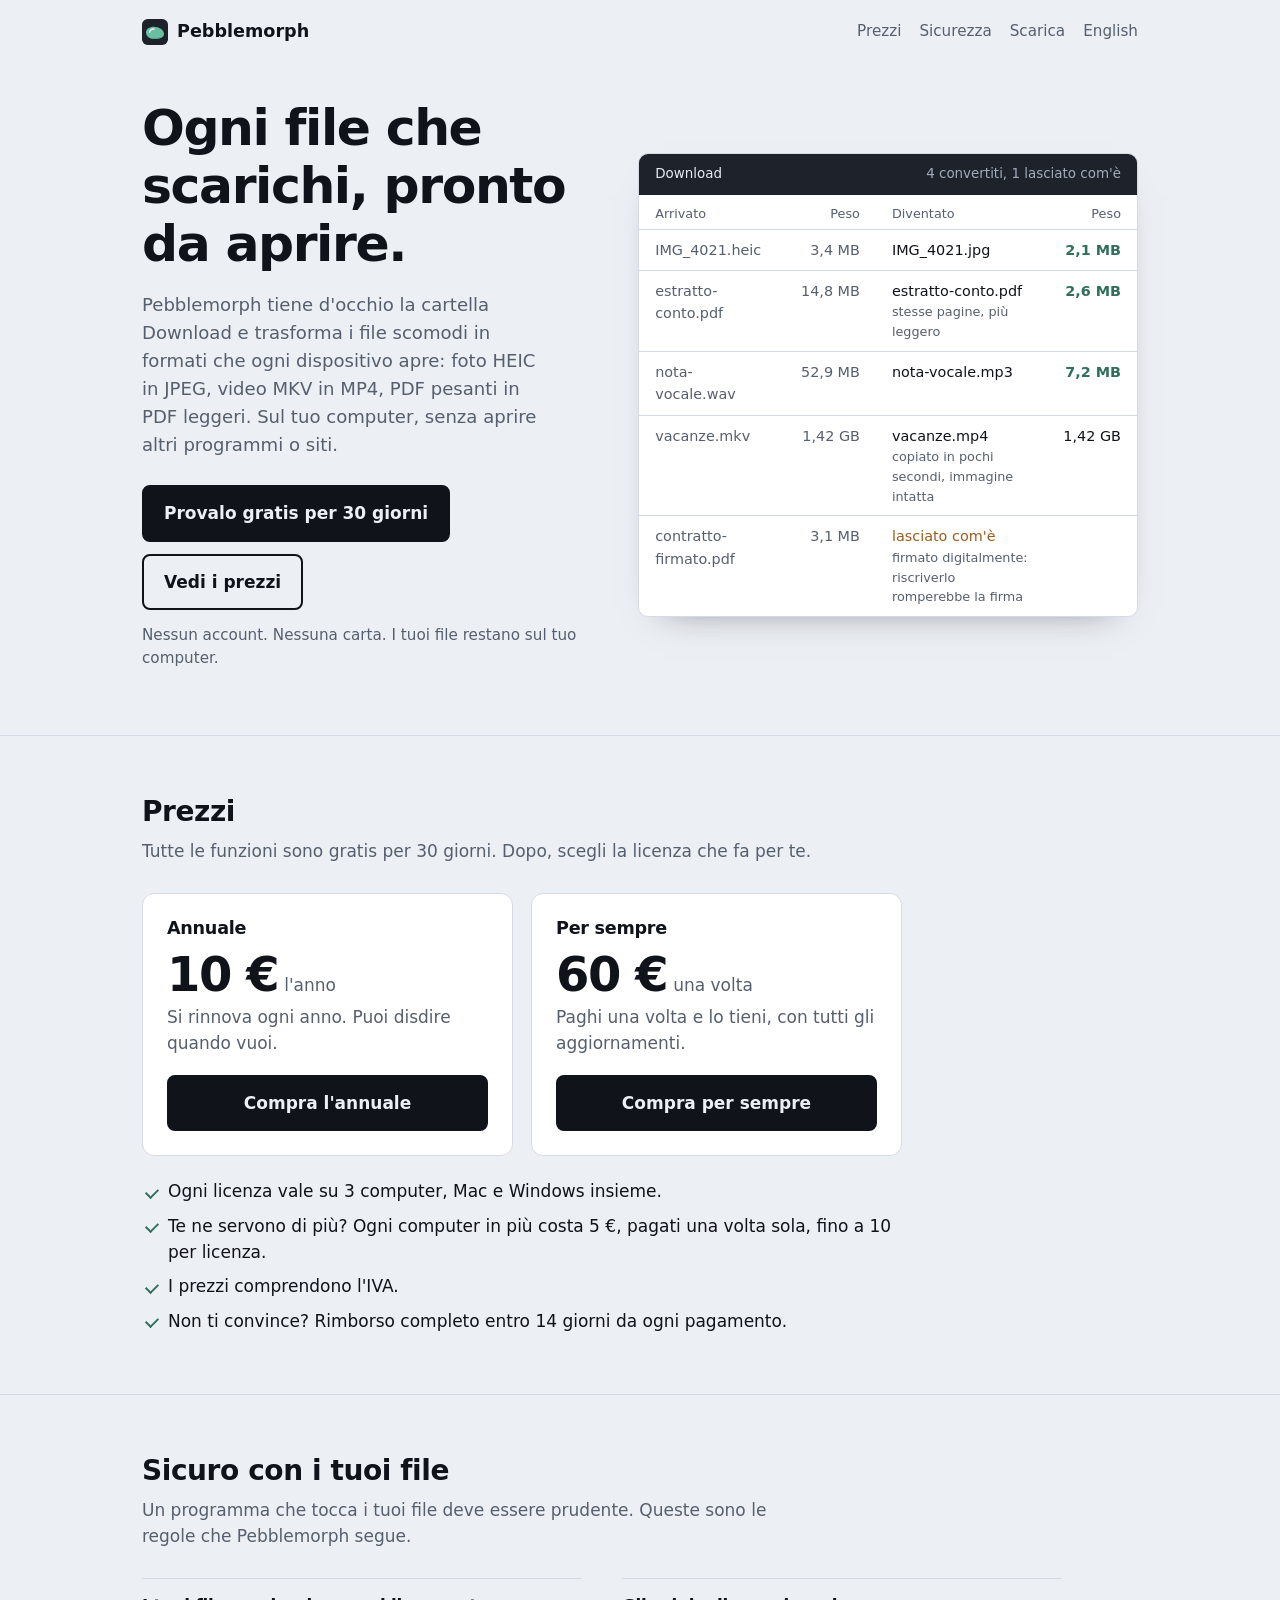
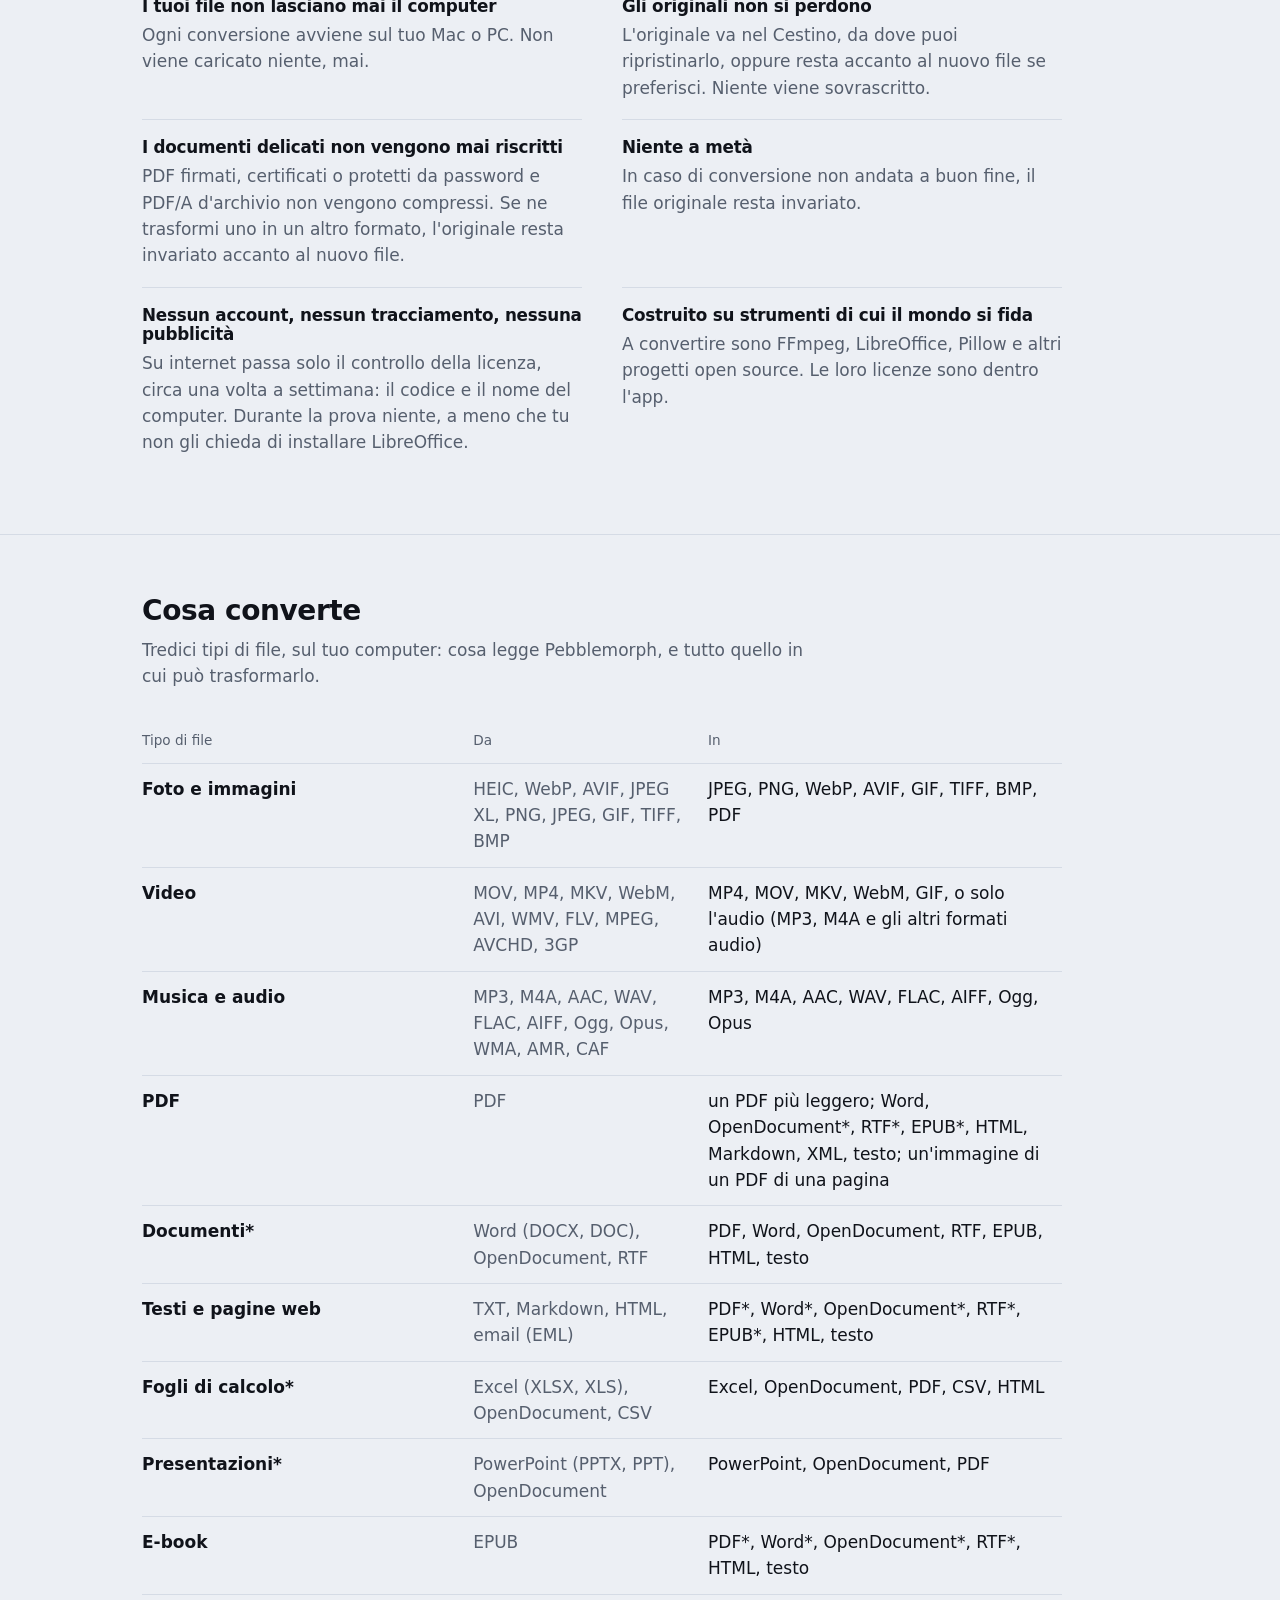
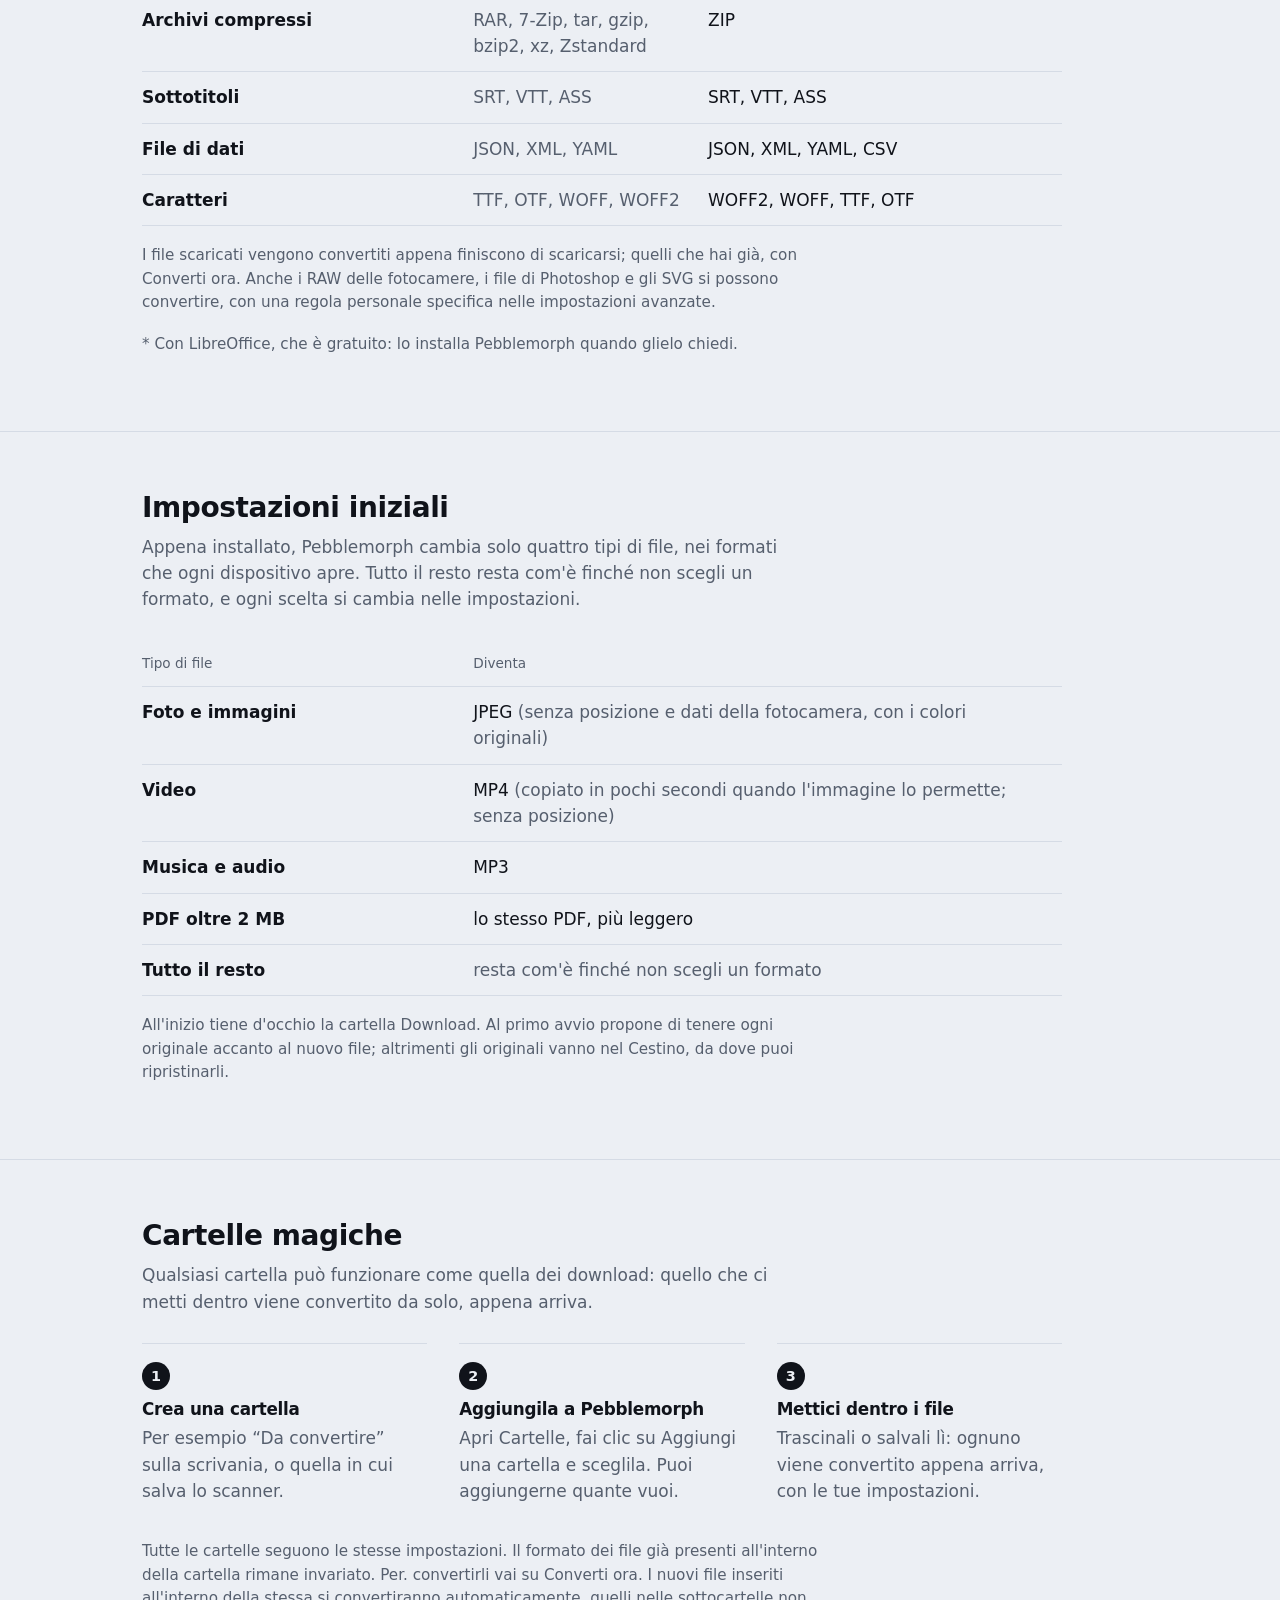
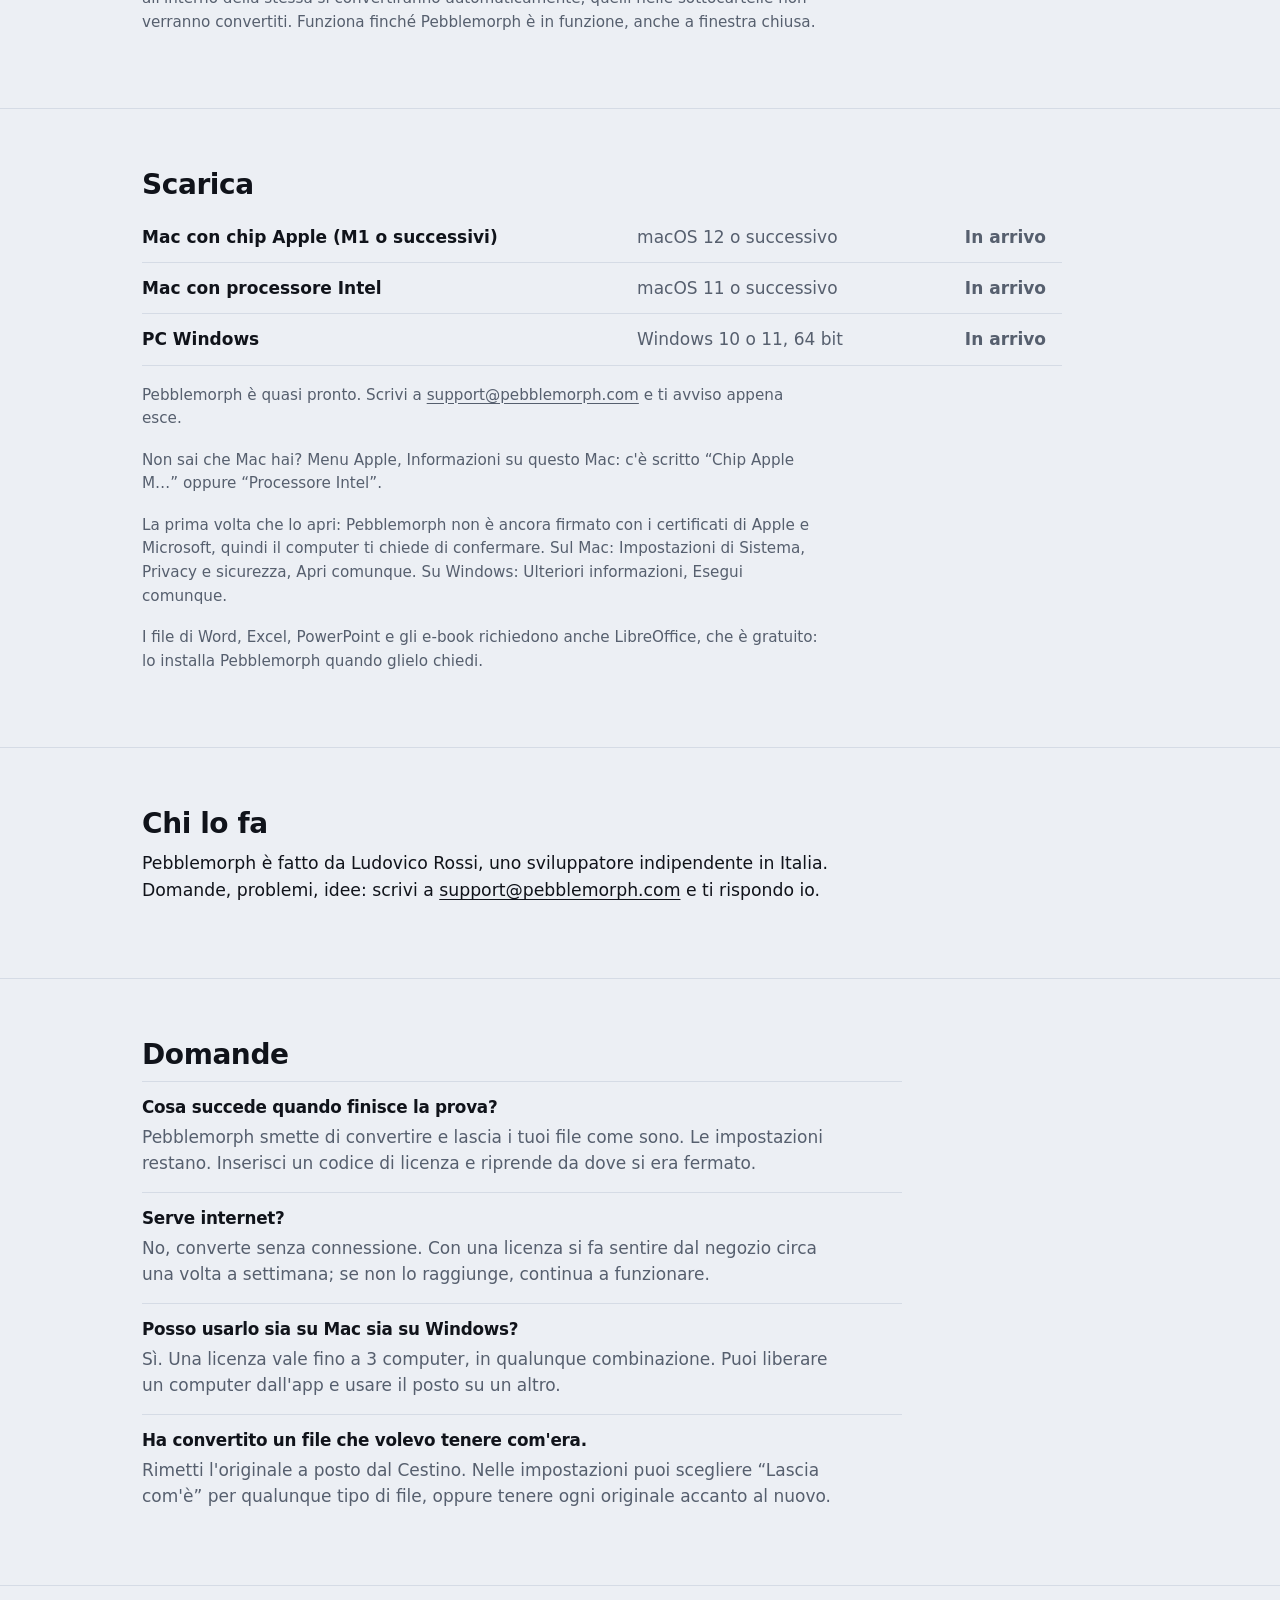
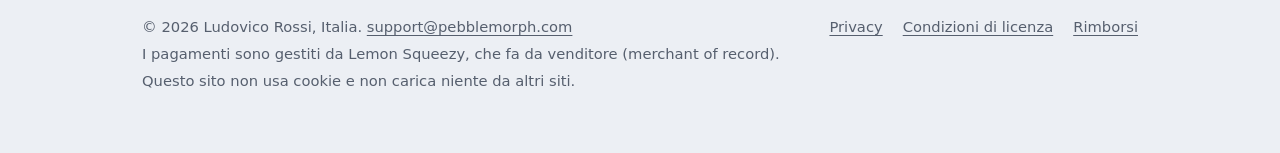
==== it/index.html @ 71641cd5 "retype sentence" ====
<!doctype html>
<html lang="it">
<head>
<meta charset="utf-8">
<meta name="viewport" content="width=device-width, initial-scale=1">
<meta http-equiv="Content-Security-Policy" content="default-src 'self'; img-src 'self' data:; style-src 'self'; script-src 'none'; base-uri 'none'; form-action 'none'">
<meta name="referrer" content="no-referrer">
<title>Pebblemorph: ogni file che scarichi, pronto da aprire</title>
<meta name="description" content="Pebblemorph trasforma i file della cartella Download in formati che ogni dispositivo apre, sul tuo computer. Per Mac e Windows. Gratis per 30 giorni.">
<link rel="icon" href="../favicon.svg" type="image/svg+xml">
<link rel="stylesheet" href="../style.css">
</head>
<body>
<header class="wrap top">
  <a class="brand" href="index.html"><svg width="26" height="26" viewBox="0 0 32 32" aria-hidden="true"><rect width="32" height="32" rx="7" fill="#1d222b"/><clipPath id="brand-underside"><path d="M5 16.6C5 12.3 9.1 9.6 14.6 9.6C20.6 9.6 27 13.1 27 18.4C27 22.5 22.1 24.4 15.6 24.4C9.4 24.4 5 21.6 5 16.6Z"/></clipPath><path d="M5 16.6C5 12.3 9.1 9.6 14.6 9.6C20.6 9.6 27 13.1 27 18.4C27 22.5 22.1 24.4 15.6 24.4C9.4 24.4 5 21.6 5 16.6Z" fill="#6bbfa1"/><path d="M3 21.2C9 24.2 21 24.6 29 19.8V27H3Z" fill="#57a88b" clip-path="url(#brand-underside)"/><path d="M9.2 16.2C9.6 13.9 11.7 12.5 14.8 12.3" fill="none" stroke="#e7ebf2" stroke-width="1.9" stroke-linecap="round"/></svg>Pebblemorph</a>
  <nav aria-label="Principale">
    <a href="index.html#prices">Prezzi</a>
    <a class="hide-small" href="index.html#safety">Sicurezza</a>
    <a class="hide-small" href="index.html#download">Scarica</a>
    <a href="../index.html" lang="en">English</a>
  </nav>
</header>
<main>
<div class="wrap hero">
  <div>
    <h1>Ogni file che scarichi, pronto da aprire.</h1>
    <p class="lead">Pebblemorph tiene d'occhio la cartella Download e trasforma i file scomodi in formati che ogni dispositivo apre: foto HEIC in JPEG, video MKV in MP4, PDF pesanti in PDF leggeri. Sul tuo computer, senza aprire altri programmi o siti.</p>
    <div class="actions">
      <a class="btn main" href="#download">Provalo gratis per 30 giorni</a>
      <a class="btn plain" href="#prices">Vedi i prezzi</a>
    </div>
    <p class="promise">Nessun account. Nessuna carta. I tuoi file restano sul tuo computer.</p>
  </div>
  <div class="ledger" role="figure" aria-label="Esempio: la cartella Download dopo Pebblemorph">
    <div class="bar"><span>Download</span><span>4 convertiti, 1 lasciato com'è</span></div>
    <table>
      <thead><tr><th>Arrivato</th><th class="num before">Peso</th><th>Diventato</th><th class="num">Peso</th></tr></thead>
      <tbody>
      <tr><td class="name was">IMG_4021.heic</td><td class="num before was">3,4 MB</td><td class="name after">IMG_4021.jpg</td><td class="num after less">2,1 MB</td></tr>
      <tr><td class="name was">estratto-conto.pdf</td><td class="num before was">14,8 MB</td><td class="name after">estratto-conto.pdf<span class="why">stesse pagine, più leggero</span></td><td class="num after less">2,6 MB</td></tr>
      <tr><td class="name was">nota-vocale.wav</td><td class="num before was">52,9 MB</td><td class="name after">nota-vocale.mp3</td><td class="num after less">7,2 MB</td></tr>
      <tr><td class="name was">vacanze.mkv</td><td class="num before was">1,42 GB</td><td class="name after">vacanze.mp4<span class="why">copiato in pochi secondi, immagine intatta</span></td><td class="num after">1,42 GB</td></tr>
      <tr><td class="name was">contratto-firmato.pdf</td><td class="num before was">3,1 MB</td><td class="name after kept">lasciato com'è<span class="why">firmato digitalmente: riscriverlo romperebbe la firma</span></td><td class="num after">&nbsp;</td></tr>
      </tbody>
    </table>
  </div>
</div>

<section class="block" id="prices">
  <div class="wrap">
    <h2>Prezzi</h2>
    <p class="intro">Tutte le funzioni sono gratis per 30 giorni. Dopo, scegli la licenza che fa per te.</p>
    <div class="plans">
      <div class="plan">
        <h3>Annuale</h3>
        <p class="price"><strong>10 €</strong><span>l'anno</span></p>
        <p class="what">Si rinnova ogni anno. Puoi disdire quando vuoi.</p>
        <a class="btn main" href="#download">Compra l'annuale</a>
      </div>
      <div class="plan">
        <h3>Per sempre</h3>
        <p class="price"><strong>60 €</strong><span>una volta</span></p>
        <p class="what">Paghi una volta e lo tieni, con tutti gli aggiornamenti.</p>
        <a class="btn main" href="#download">Compra per sempre</a>
      </div>
    </div>
    <ul class="both">
      <li>Ogni licenza vale su 3 computer, Mac e Windows insieme.</li>
      <li>Te ne servono di più? Ogni computer in più costa 5 €, pagati una volta sola, fino a 10 per licenza.</li>
      <li>I prezzi comprendono l'IVA.</li>
      <li>Non ti convince? Rimborso completo entro 14 giorni da ogni pagamento.</li>
    </ul>
  </div>
</section>

<section class="block" id="safety">
  <div class="wrap">
    <h2>Sicuro con i tuoi file</h2>
    <p class="intro">Un programma che tocca i tuoi file deve essere prudente. Queste sono le regole che Pebblemorph segue.</p>
    <div class="facts">
      <div><h3>I tuoi file non lasciano mai il computer</h3><p>Ogni conversione avviene sul tuo Mac o PC. Non viene caricato niente, mai.</p></div>
      <div><h3>Gli originali non si perdono</h3><p>L'originale va nel Cestino, da dove puoi ripristinarlo, oppure resta accanto al nuovo file se preferisci. Niente viene sovrascritto.</p></div>
      <div><h3>I documenti delicati non vengono mai riscritti</h3><p>PDF firmati, certificati o protetti da password e PDF/A d'archivio non vengono compressi. Se ne trasformi uno in un altro formato, l'originale resta invariato accanto al nuovo file.</p></div>
      <div><h3>Niente a metà</h3><p>In caso di conversione non andata a buon fine, il file originale resta invariato.</p></div>
      <div><h3>Nessun account, nessun tracciamento, nessuna pubblicità</h3><p>Su internet passa solo il controllo della licenza, circa una volta a settimana: il codice e il nome del computer. Durante la prova niente, a meno che tu non gli chieda di installare LibreOffice.</p></div>
      <div><h3>Costruito su strumenti di cui il mondo si fida</h3><p>A convertire sono FFmpeg, LibreOffice, Pillow e altri progetti open source. Le loro licenze sono dentro l'app.</p></div>
    </div>
  </div>
</section>

<section class="block" id="what">
  <div class="wrap">
    <h2>Cosa converte</h2>
    <p class="intro">Tredici tipi di file, sul tuo computer: cosa legge Pebblemorph, e tutto quello in cui può trasformarlo.</p>
    <table class="table">
      <thead><tr><th>Tipo di file</th><th>Da</th><th>In</th></tr></thead>
      <tbody>
        <tr><td>Foto e immagini</td><td class="soft" data-label="Da">HEIC, WebP, AVIF, JPEG XL, PNG, JPEG, GIF, TIFF, BMP</td><td data-label="In">JPEG, PNG, WebP, AVIF, GIF, TIFF, BMP, PDF</td></tr>
        <tr><td>Video</td><td class="soft" data-label="Da">MOV, MP4, MKV, WebM, AVI, WMV, FLV, MPEG, AVCHD, 3GP</td><td data-label="In">MP4, MOV, MKV, WebM, GIF, o solo l'audio (MP3, M4A e gli altri formati audio)</td></tr>
        <tr><td>Musica e audio</td><td class="soft" data-label="Da">MP3, M4A, AAC, WAV, FLAC, AIFF, Ogg, Opus, WMA, AMR, CAF</td><td data-label="In">MP3, M4A, AAC, WAV, FLAC, AIFF, Ogg, Opus</td></tr>
        <tr><td>PDF</td><td class="soft" data-label="Da">PDF</td><td data-label="In">un PDF più leggero; Word, OpenDocument*, RTF*, EPUB*, HTML, Markdown, XML, testo; un'immagine di un PDF di una pagina</td></tr>
        <tr><td>Documenti*</td><td class="soft" data-label="Da">Word (DOCX, DOC), OpenDocument, RTF</td><td data-label="In">PDF, Word, OpenDocument, RTF, EPUB, HTML, testo</td></tr>
        <tr><td>Testi e pagine web</td><td class="soft" data-label="Da">TXT, Markdown, HTML, email (EML)</td><td data-label="In">PDF*, Word*, OpenDocument*, RTF*, EPUB*, HTML, testo</td></tr>
        <tr><td>Fogli di calcolo*</td><td class="soft" data-label="Da">Excel (XLSX, XLS), OpenDocument, CSV</td><td data-label="In">Excel, OpenDocument, PDF, CSV, HTML</td></tr>
        <tr><td>Presentazioni*</td><td class="soft" data-label="Da">PowerPoint (PPTX, PPT), OpenDocument</td><td data-label="In">PowerPoint, OpenDocument, PDF</td></tr>
        <tr><td>E-book</td><td class="soft" data-label="Da">EPUB</td><td data-label="In">PDF*, Word*, OpenDocument*, RTF*, HTML, testo</td></tr>
        <tr><td>Archivi compressi</td><td class="soft" data-label="Da">RAR, 7-Zip, tar, gzip, bzip2, xz, Zstandard</td><td data-label="In">ZIP</td></tr>
        <tr><td>Sottotitoli</td><td class="soft" data-label="Da">SRT, VTT, ASS</td><td data-label="In">SRT, VTT, ASS</td></tr>
        <tr><td>File di dati</td><td class="soft" data-label="Da">JSON, XML, YAML</td><td data-label="In">JSON, XML, YAML, CSV</td></tr>
        <tr><td>Caratteri</td><td class="soft" data-label="Da">TTF, OTF, WOFF, WOFF2</td><td data-label="In">WOFF2, WOFF, TTF, OTF</td></tr>
      </tbody>
    </table>
    <p class="note">I file scaricati vengono convertiti appena finiscono di scaricarsi; quelli che hai già, con Converti ora. Anche i RAW delle fotocamere, i file di Photoshop e gli SVG si possono convertire, con una regola personale specifica nelle impostazioni avanzate.</p>
    <p class="note">* Con LibreOffice, che è gratuito: lo installa Pebblemorph quando glielo chiedi.</p>
  </div>
</section>

<section class="block" id="defaults">
  <div class="wrap">
    <h2>Impostazioni iniziali</h2>
    <p class="intro">Appena installato, Pebblemorph cambia solo quattro tipi di file, nei formati che ogni dispositivo apre. Tutto il resto resta com'è finché non scegli un formato, e ogni scelta si cambia nelle impostazioni.</p>
    <table class="table">
      <thead><tr><th>Tipo di file</th><th>Diventa</th></tr></thead>
      <tbody>
        <tr><td>Foto e immagini</td><td data-label="Diventa">JPEG <span class="soft">(senza posizione e dati della fotocamera, con i colori originali)</span></td></tr>
        <tr><td>Video</td><td data-label="Diventa">MP4 <span class="soft">(copiato in pochi secondi quando l'immagine lo permette; senza posizione)</span></td></tr>
        <tr><td>Musica e audio</td><td data-label="Diventa">MP3</td></tr>
        <tr><td>PDF oltre 2 MB</td><td data-label="Diventa">lo stesso PDF, più leggero</td></tr>
        <tr><td>Tutto il resto</td><td data-label="Diventa"><span class="soft">resta com'è finché non scegli un formato</span></td></tr>
      </tbody>
    </table>
    <p class="note">All'inizio tiene d'occhio la cartella Download. Al primo avvio propone di tenere ogni originale accanto al nuovo file; altrimenti gli originali vanno nel Cestino, da dove puoi ripristinarli.</p>
  </div>
</section>

<section class="block" id="magic">
  <div class="wrap">
    <h2>Cartelle magiche</h2>
    <p class="intro">Qualsiasi cartella può funzionare come quella dei download: quello che ci metti dentro viene convertito da solo, appena arriva.</p>
    <ol class="steps">
      <li><h3>Crea una cartella</h3><p>Per esempio “Da convertire” sulla scrivania, o quella in cui salva lo scanner.</p></li>
      <li><h3>Aggiungila a Pebblemorph</h3><p>Apri Cartelle, fai clic su Aggiungi una cartella e sceglila. Puoi aggiungerne quante vuoi.</p></li>
      <li><h3>Mettici dentro i file</h3><p>Trascinali o salvali lì: ognuno viene convertito appena arriva, con le tue impostazioni.</p></li>
    </ol>
    <p class="note">Tutte le cartelle seguono le stesse impostazioni. Il formato dei file già presenti all'interno della cartella rimane invariato. Per. convertirli vai su Converti ora. I nuovi file inseriti all'interno della stessa si convertiranno automaticamente, quelli nelle sottocartelle non verranno convertiti. Funziona finché Pebblemorph è in funzione, anche a finestra chiusa.</p>
  </div>
</section>

<section class="block" id="download">
  <div class="wrap">
    <h2>Scarica</h2>
    <table class="table downloads">
      <tbody>
        <tr><td>Mac con chip Apple (M1 o successivi)</td><td class="soft">macOS 12 o successivo</td><td class="get"><span class="soon">In arrivo</span></td></tr>
        <tr><td>Mac con processore Intel</td><td class="soft">macOS 11 o successivo</td><td class="get"><span class="soon">In arrivo</span></td></tr>
        <tr><td>PC Windows</td><td class="soft">Windows 10 o 11, 64 bit</td><td class="get"><span class="soon">In arrivo</span></td></tr>
      </tbody>
    </table>
    <p class="note soon-note">Pebblemorph è quasi pronto. Scrivi a <a href="mailto:support@pebblemorph.com">support@pebblemorph.com</a> e ti avviso appena esce.</p>
    <p class="note">Non sai che Mac hai? Menu Apple, Informazioni su questo Mac: c'è scritto “Chip Apple M…” oppure “Processore Intel”.</p>
    <p class="note">La prima volta che lo apri: Pebblemorph non è ancora firmato con i certificati di Apple e Microsoft, quindi il computer ti chiede di confermare. Sul Mac: Impostazioni di Sistema, Privacy e sicurezza, Apri comunque. Su Windows: Ulteriori informazioni, Esegui comunque.</p>
    <p class="note">I file di Word, Excel, PowerPoint e gli e-book richiedono anche LibreOffice, che è gratuito: lo installa Pebblemorph quando glielo chiedi.</p>
  </div>
</section>

<section class="block" id="who">
  <div class="wrap">
    <h2>Chi lo fa</h2>
    <p class="person">Pebblemorph è fatto da Ludovico Rossi, uno sviluppatore indipendente in Italia. Domande, problemi, idee: scrivi a <a href="mailto:support@pebblemorph.com">support@pebblemorph.com</a> e ti rispondo io.</p>
  </div>
</section>

<section class="block" id="faq">
  <div class="wrap">
    <h2>Domande</h2>
    <div class="faq">
      <div><h3>Cosa succede quando finisce la prova?</h3><p>Pebblemorph smette di convertire e lascia i tuoi file come sono. Le impostazioni restano. Inserisci un codice di licenza e riprende da dove si era fermato.</p></div>
      <div><h3>Serve internet?</h3><p>No, converte senza connessione. Con una licenza si fa sentire dal negozio circa una volta a settimana; se non lo raggiunge, continua a funzionare.</p></div>
      <div><h3>Posso usarlo sia su Mac sia su Windows?</h3><p>Sì. Una licenza vale fino a 3 computer, in qualunque combinazione. Puoi liberare un computer dall'app e usare il posto su un altro.</p></div>
      <div><h3>Ha convertito un file che volevo tenere com'era.</h3><p>Rimetti l'originale a posto dal Cestino. Nelle impostazioni puoi scegliere “Lascia com'è” per qualunque tipo di file, oppure tenere ogni originale accanto al nuovo.</p></div>
    </div>
  </div>
</section>
</main>
<footer>
  <div class="wrap">
    <div>
      <p>© 2026 Ludovico Rossi, Italia. <a href="mailto:support@pebblemorph.com">support@pebblemorph.com</a></p>
      <p>I pagamenti sono gestiti da Lemon Squeezy, che fa da venditore (merchant of record).</p>
      <p>Questo sito non usa cookie e non carica niente da altri siti.</p>
    </div>
    <nav aria-label="Note legali">
      <a href="privacy.html">Privacy</a>
      <a href="terms.html">Condizioni di licenza</a>
      <a href="refunds.html">Rimborsi</a>
    </nav>
  </div>
</footer>
</body>
</html>
---- style.css ----
/* Pebblemorph's site. Plain on purpose: what it does, what it costs, why it
   is safe. One thing shows instead of telling: the Downloads folder after
   Pebblemorph has been through it, file by file, with the weights.
   Nothing is loaded from elsewhere: system fonts, no scripts, no cookies. */

:root {
  --paper:   #eceff4;
  --surface: #ffffff;
  --rail:    #1d222b;
  --ink:     #10131a;
  --soft:    #565f6e;
  --line:    #d5dbe5;
  --green:   #2f6f5b;
  --amber:   #9a5c1c;
  color-scheme: light dark;
}
@media (prefers-color-scheme: dark) {
  :root {
    --paper:   #14171d;
    --surface: #1b1f27;
    --rail:    #0e1116;
    --ink:     #e7ebf2;
    --soft:    #a3acbb;
    --line:    #2c333e;
    --green:   #6bbfa1;
    --amber:   #d8a35f;
  }
}

* { box-sizing: border-box; }
html { -webkit-text-size-adjust: 100%; scroll-behavior: smooth; }
@media (prefers-reduced-motion: reduce) { html { scroll-behavior: auto; } }

body {
  margin: 0;
  background: var(--paper);
  color: var(--ink);
  font: 17px/1.55 system-ui, -apple-system, "Segoe UI", Roboto, "Helvetica Neue", Arial, sans-serif;
  font-variant-numeric: tabular-nums;
}
a { color: inherit; text-underline-offset: 0.18em; }
a:focus-visible, summary:focus-visible { outline: 3px solid var(--green); outline-offset: 3px; border-radius: 4px; }
p { margin: 0 0 14px; }
h1, h2, h3 { line-height: 1.15; letter-spacing: -0.015em; }

.wrap { max-width: 1040px; margin: 0 auto; padding: 0 22px; }

/* ---------------------------------------------------------------- top */
.top { display: flex; align-items: center; justify-content: space-between; gap: 16px; padding-top: 18px; padding-bottom: 18px; }
.brand { display: flex; align-items: center; gap: 9px; font-weight: 700; font-size: 1.1rem; text-decoration: none; }
.brand svg { flex: none; }
.top nav { display: flex; gap: 18px; font-size: 0.95rem; color: var(--soft); }
.top nav a { text-decoration: none; }
.top nav a:hover { color: var(--ink); text-decoration: underline; }

/* --------------------------------------------------------------- hero */
.hero { display: grid; gap: 44px; align-items: center;
        grid-template-columns: minmax(0, 0.95fr) minmax(0, 1.05fr); padding-top: 36px; padding-bottom: 64px; }
.hero h1 { font-size: 2.3rem; font-size: clamp(2.1rem, 4.4vw, 3.15rem); font-weight: 750; letter-spacing: -0.028em; margin: 0 0 18px; }
.lead { font-size: 1.13rem; color: var(--soft); max-width: 36ch; }
.actions { display: flex; flex-wrap: wrap; gap: 12px; margin: 26px 0 14px; }
.btn { display: inline-block; padding: 13px 20px; border-radius: 8px; font-weight: 600; text-decoration: none;
       border: 2px solid var(--ink); }
.btn.main { background: var(--ink); color: var(--paper); }
.btn.main:hover { background: var(--green); border-color: var(--green); }
.btn.plain:hover { background: var(--surface); }
@media (prefers-color-scheme: dark) { .btn.main:hover { color: #0e1116; } }
.promise { color: var(--soft); font-size: 0.95rem; margin: 0; }

/* The Downloads folder after Pebblemorph: what arrived, what it became. */
.ledger { background: var(--surface); border: 1px solid var(--line); border-radius: 10px; overflow: hidden;
          font-size: 0.9rem; box-shadow: 0 16px 36px -26px rgba(16, 19, 26, 0.55); }
.ledger .bar { background: var(--rail); color: #e7ebf2; padding: 10px 16px; display: flex;
               justify-content: space-between; gap: 12px; font-size: 0.84rem; }
.ledger .bar span + span { color: #a3acbb; }
.ledger table { width: 100%; border-collapse: collapse; }
.ledger th { text-align: left; font-weight: 500; color: var(--soft); padding: 9px 16px 5px; font-size: 0.8rem; }
.ledger td { padding: 9px 16px; border-top: 1px solid var(--line); vertical-align: top; }
.ledger .num { text-align: right; white-space: nowrap; }
.ledger .name { overflow-wrap: break-word; }
.ledger .was { color: var(--soft); }
.ledger .less { color: var(--green); font-weight: 600; }
.ledger .kept { color: var(--amber); }
.ledger .why { display: block; color: var(--soft); font-size: 0.8rem; }
@media (prefers-reduced-motion: no-preference) {
  .ledger tbody .after { animation: arrive 0.45s ease-out both; }
  .ledger tbody tr:nth-child(2) .after { animation-delay: 0.2s; }
  .ledger tbody tr:nth-child(3) .after { animation-delay: 0.4s; }
  .ledger tbody tr:nth-child(4) .after { animation-delay: 0.6s; }
  .ledger tbody tr:nth-child(5) .after { animation-delay: 0.8s; }
}
@keyframes arrive { from { opacity: 0; } to { opacity: 1; } }

/* ----------------------------------------------------------- sections */
.block { padding: 60px 0; border-top: 1px solid var(--line); }
.block h2 { font-size: 1.75rem; margin: 0 0 10px; }
.block .intro { color: var(--soft); max-width: 62ch; margin-bottom: 28px; }

/* Prices: the two numbers are the biggest type after the headline. */
.plans { display: grid; grid-template-columns: repeat(2, minmax(0, 1fr)); gap: 18px; max-width: 760px; }
.plan { background: var(--surface); border: 1px solid var(--line); border-radius: 12px; padding: 24px; }
.plan h3 { font-size: 1.1rem; margin: 0 0 12px; }
.price { margin: 0 0 6px; }
.price strong { white-space: nowrap; font-size: 3rem; font-weight: 750; letter-spacing: -0.03em; line-height: 1; }
.price span { color: var(--soft); margin-left: 6px; }
.plan .what { color: var(--soft); min-height: 3.1em; margin-bottom: 18px; }
.plan .btn { width: 100%; text-align: center; }
.both { max-width: 760px; margin: 22px 0 0; padding: 0; list-style: none; display: grid; gap: 8px; }
.both li { padding-left: 26px; position: relative; }
.both li::before { content: ""; position: absolute; left: 4px; top: 0.55em; width: 10px; height: 6px;
                   border-left: 2px solid var(--green); border-bottom: 2px solid var(--green); transform: rotate(-45deg); }

/* Safety: six plain statements, two columns where there is room. */
.facts { display: grid; grid-template-columns: repeat(2, minmax(0, 1fr)); gap: 0 40px; max-width: 920px; }
.facts div { padding: 18px 0; border-top: 1px solid var(--line); }
.facts h3 { font-size: 1.05rem; margin: 0 0 6px; }
.facts p { color: var(--soft); margin: 0; }

.table { width: 100%; max-width: 920px; border-collapse: collapse; }
.table th, .table td { text-align: left; padding: 12px 16px 12px 0; border-bottom: 1px solid var(--line); vertical-align: top; }
.table thead th { font-size: 0.85rem; font-weight: 500; color: var(--soft); }
.table td:first-child { font-weight: 600; }
.table th:first-child { width: 36%; }
.table .soft { color: var(--soft); }
.table td.get { text-align: right; white-space: nowrap; font-weight: 400; }
.table.downloads td { vertical-align: middle; }
.table .get .btn { padding: 8px 16px; }
.table .soon { color: var(--soft); font-weight: 600; }
.soon-note { color: var(--ink); font-weight: 500; }
.note { color: var(--soft); font-size: 0.95rem; max-width: 70ch; margin-top: 18px; }

/* Magic folders: three numbered steps side by side, one under the other on a phone. */
.steps { display: grid; grid-template-columns: repeat(3, minmax(0, 1fr)); gap: 0 32px; max-width: 920px;
         margin: 0; padding: 0; list-style: none; counter-reset: step; }
.steps li { counter-increment: step; padding: 18px 0; border-top: 1px solid var(--line); }
.steps li::before { content: counter(step); display: grid; place-items: center; width: 28px; height: 28px;
                    margin-bottom: 10px; border-radius: 50%; background: var(--ink); color: var(--paper);
                    font-weight: 700; font-size: 0.9rem; }
.steps h3 { font-size: 1.05rem; margin: 0 0 6px; }
.steps p { color: var(--soft); margin: 0; }

.faq { max-width: 760px; }
.faq div { border-top: 1px solid var(--line); padding: 16px 0; }
.faq h3 { font-size: 1.05rem; margin: 0 0 6px; }
.faq p { color: var(--soft); margin: 0; max-width: 64ch; }

.person { max-width: 64ch; font-size: 1.08rem; }

/* --------------------------------------------------------------- foot */
footer { border-top: 1px solid var(--line); padding: 30px 0 56px; color: var(--soft); font-size: 0.92rem; }
footer .wrap { display: flex; flex-wrap: wrap; gap: 14px 32px; justify-content: space-between; }
footer nav { display: flex; flex-wrap: wrap; gap: 8px 20px; }
footer p { margin: 0 0 4px; }

/* Legal pages */
.prose { padding-top: 20px; padding-bottom: 60px; }
.prose > * { max-width: 760px; }
.prose h1 { font-size: 2.1rem; margin: 6px 0 6px; }
.prose h2 { font-size: 1.3rem; margin: 34px 0 10px; }
.prose h3 { font-size: 1.05rem; margin: 22px 0 6px; }
.prose .updated { color: var(--soft); margin-bottom: 24px; }
code { font-size: 0.92em; background: var(--surface); padding: 1px 5px; border-radius: 4px; border: 1px solid var(--line); }

@media (max-width: 860px) {
  .hero { grid-template-columns: 1fr; gap: 32px; padding-top: 12px; }
  .facts { grid-template-columns: 1fr; }
  .steps { grid-template-columns: 1fr; }
}
@media (max-width: 600px) {
  body { font-size: 16px; }
  .top nav a.hide-small { display: none; }
  .plans { grid-template-columns: 1fr; }
  .plan .what { min-height: 0; }
  .ledger .num.before, .ledger th.before { display: none; }
  .ledger td, .ledger th { padding-left: 12px; padding-right: 12px; }
  .table thead { display: none; }
  .table tr { display: block; border-bottom: 1px solid var(--line); padding: 10px 0; }
  .table td { display: block; border: 0; padding: 2px 0; }
  .table td[data-label]::before { content: attr(data-label) ": "; color: var(--soft); font-weight: 400; }
  .table td.get { text-align: left; padding-top: 10px; }
  .block { padding: 48px 0; }
}
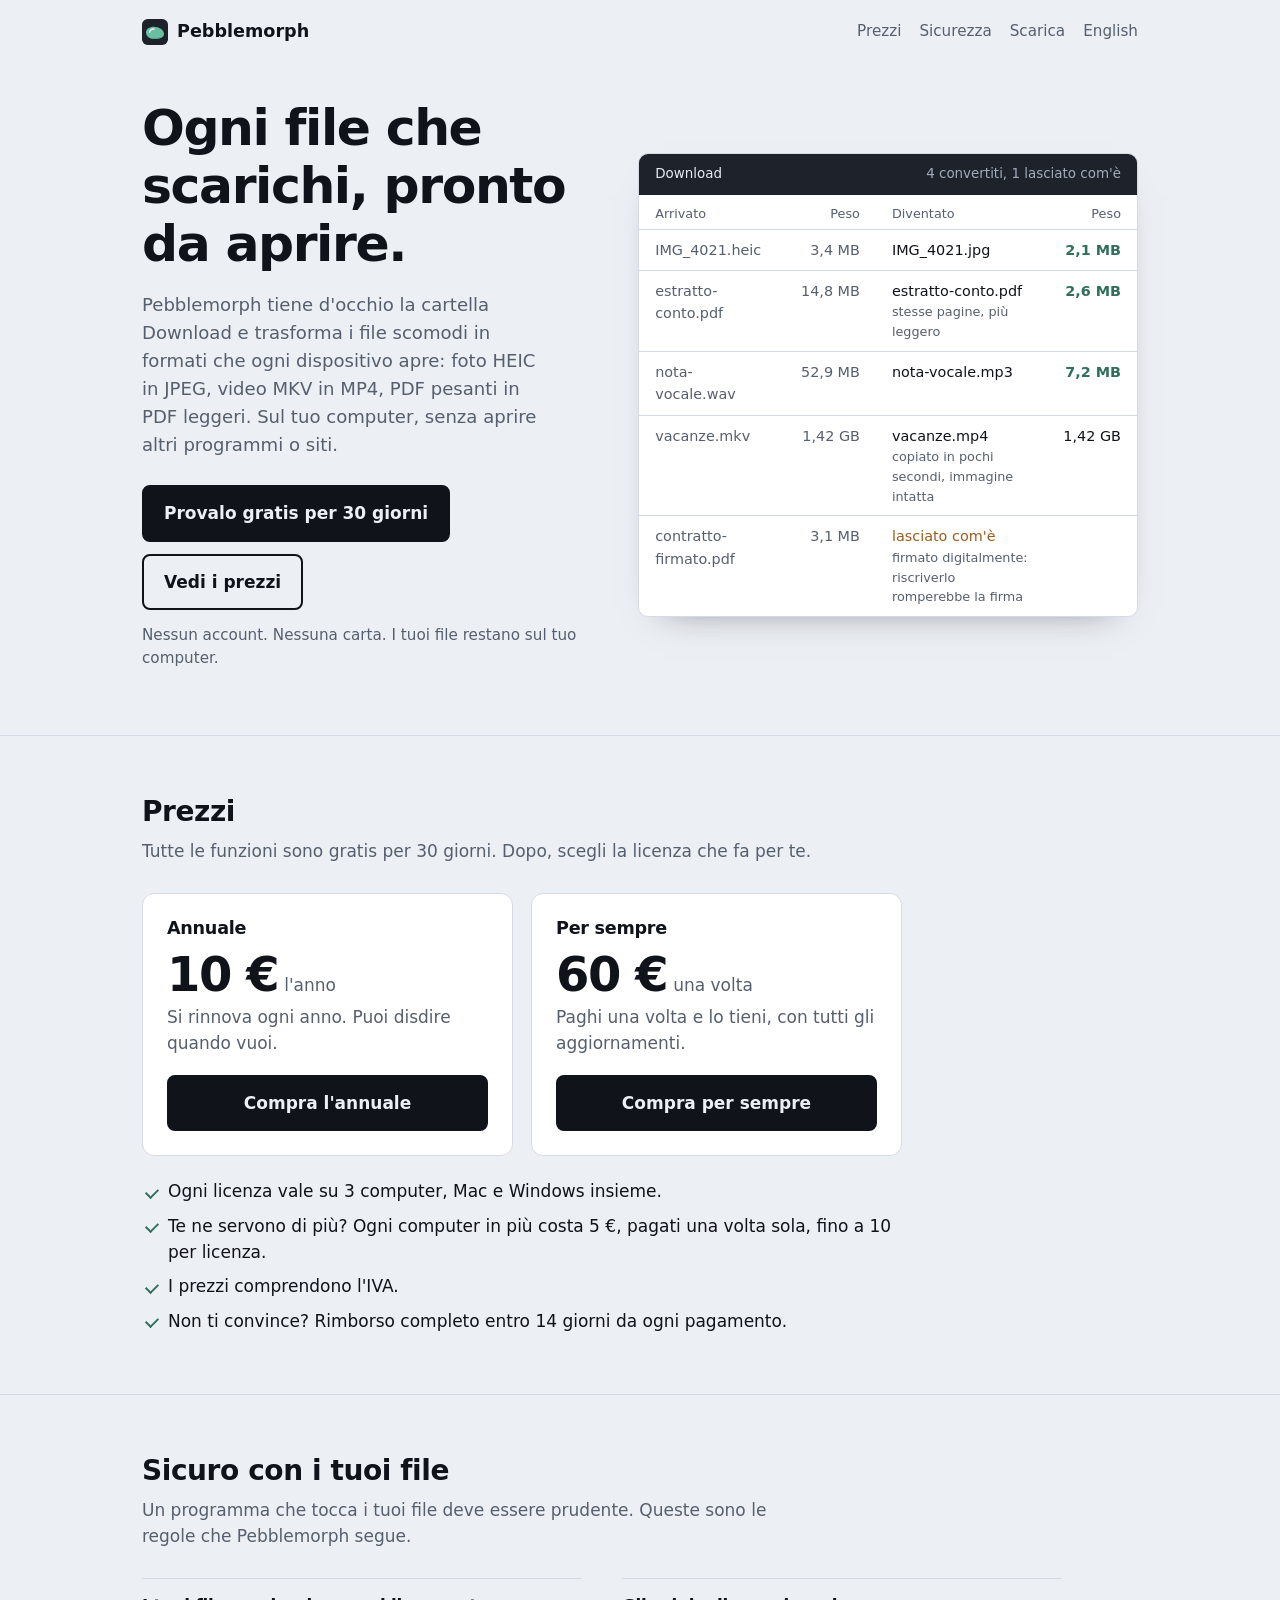
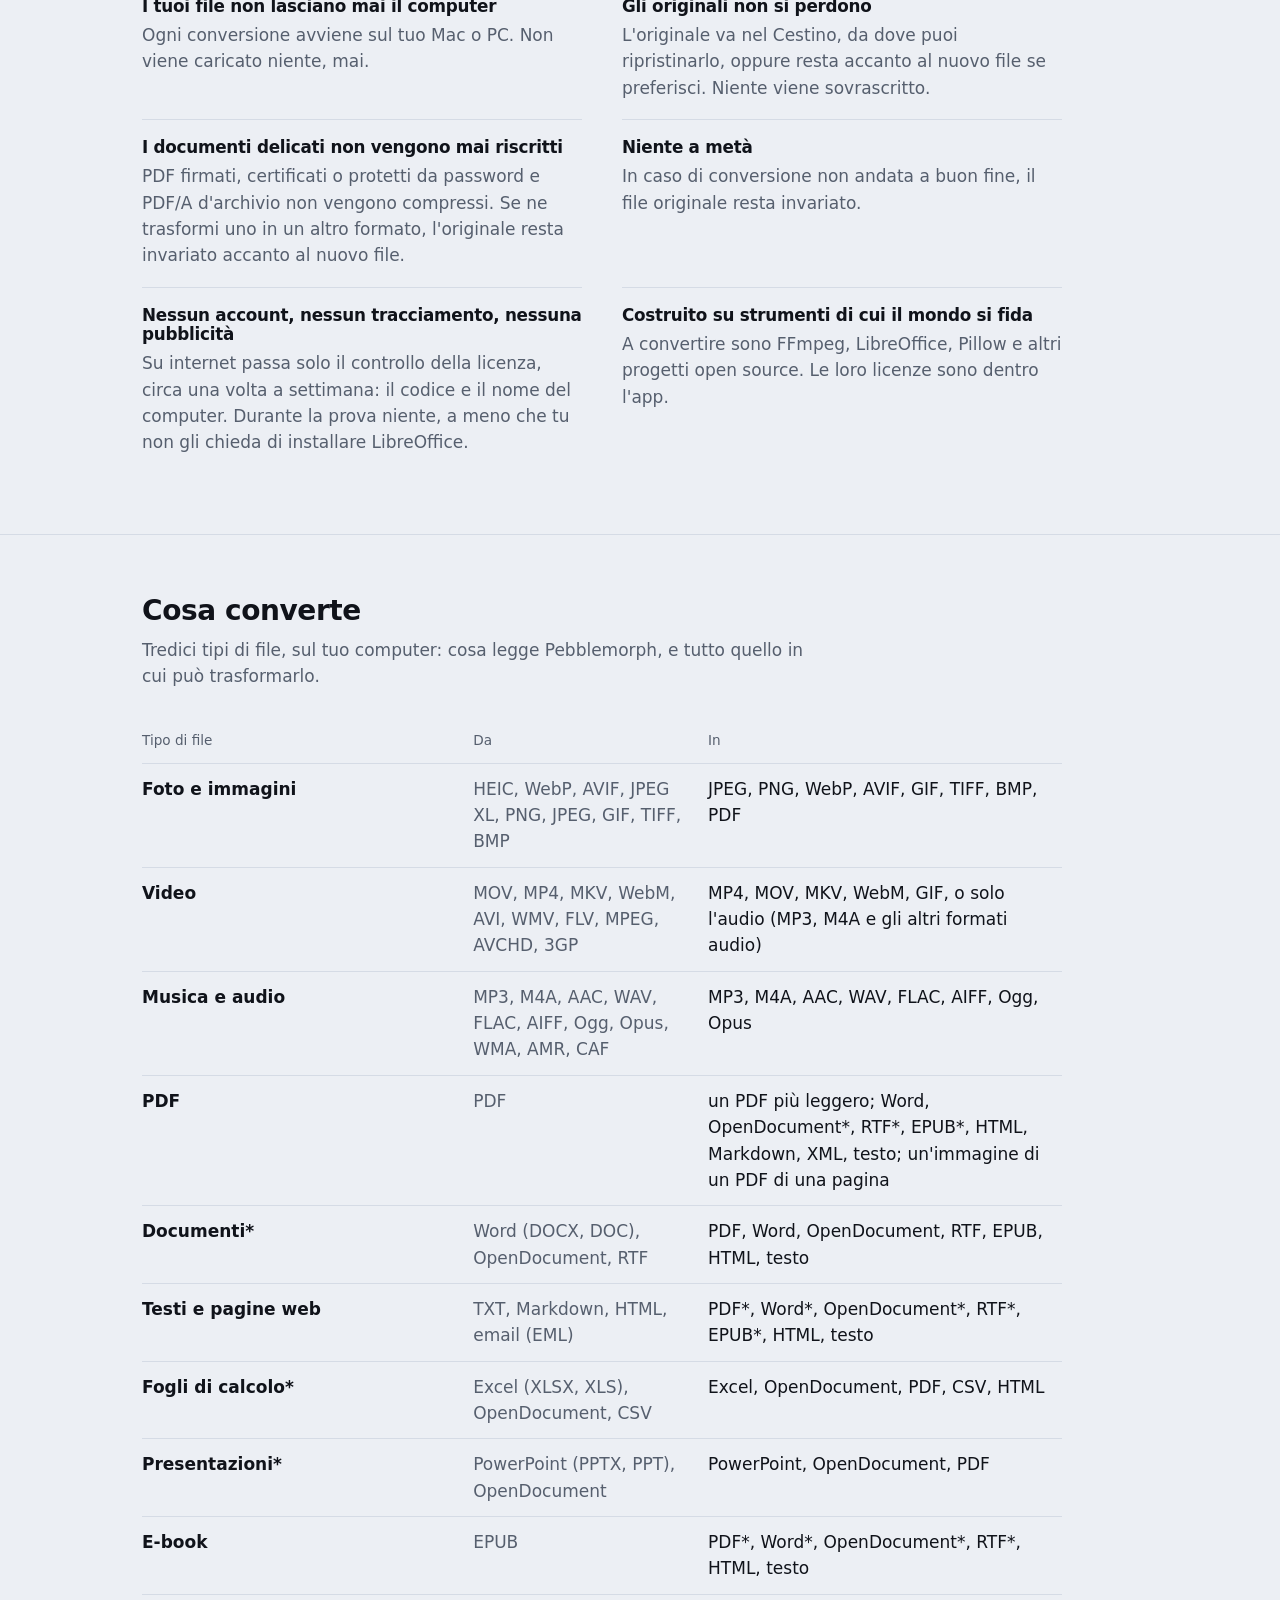
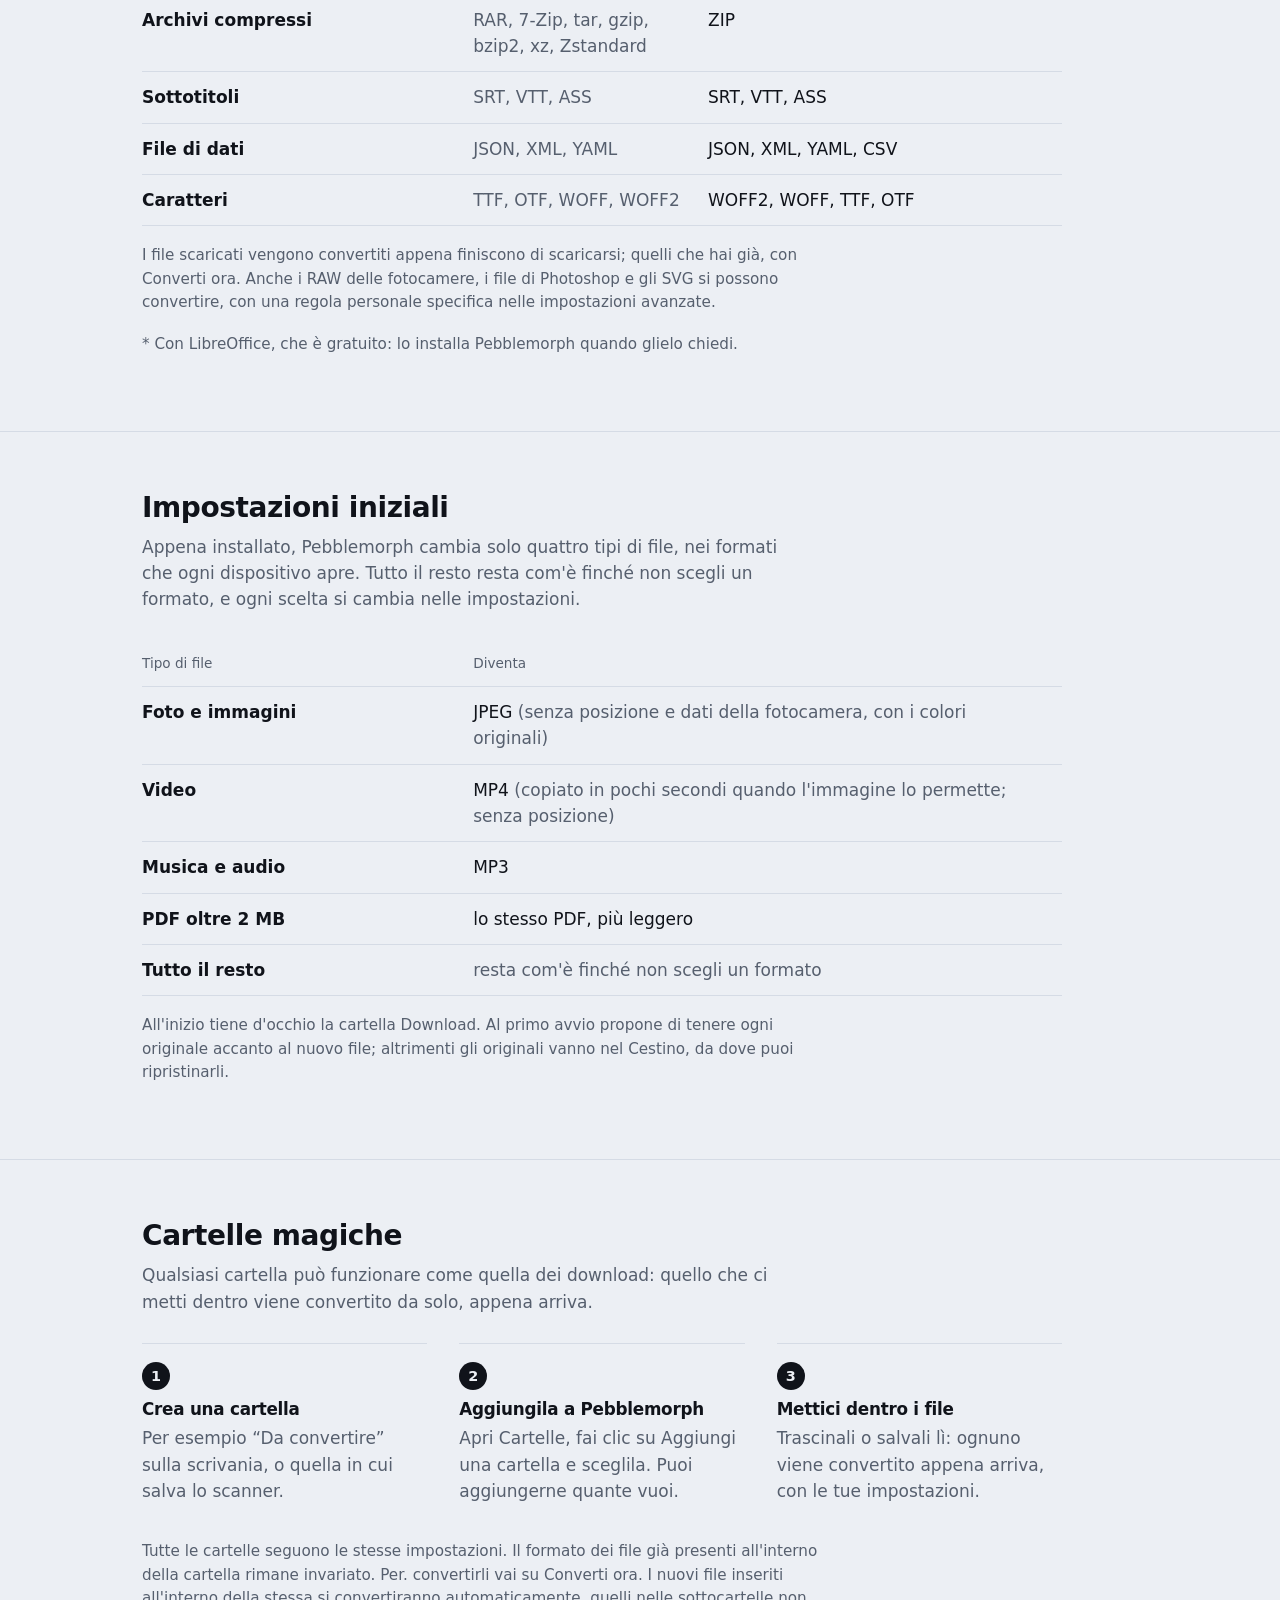
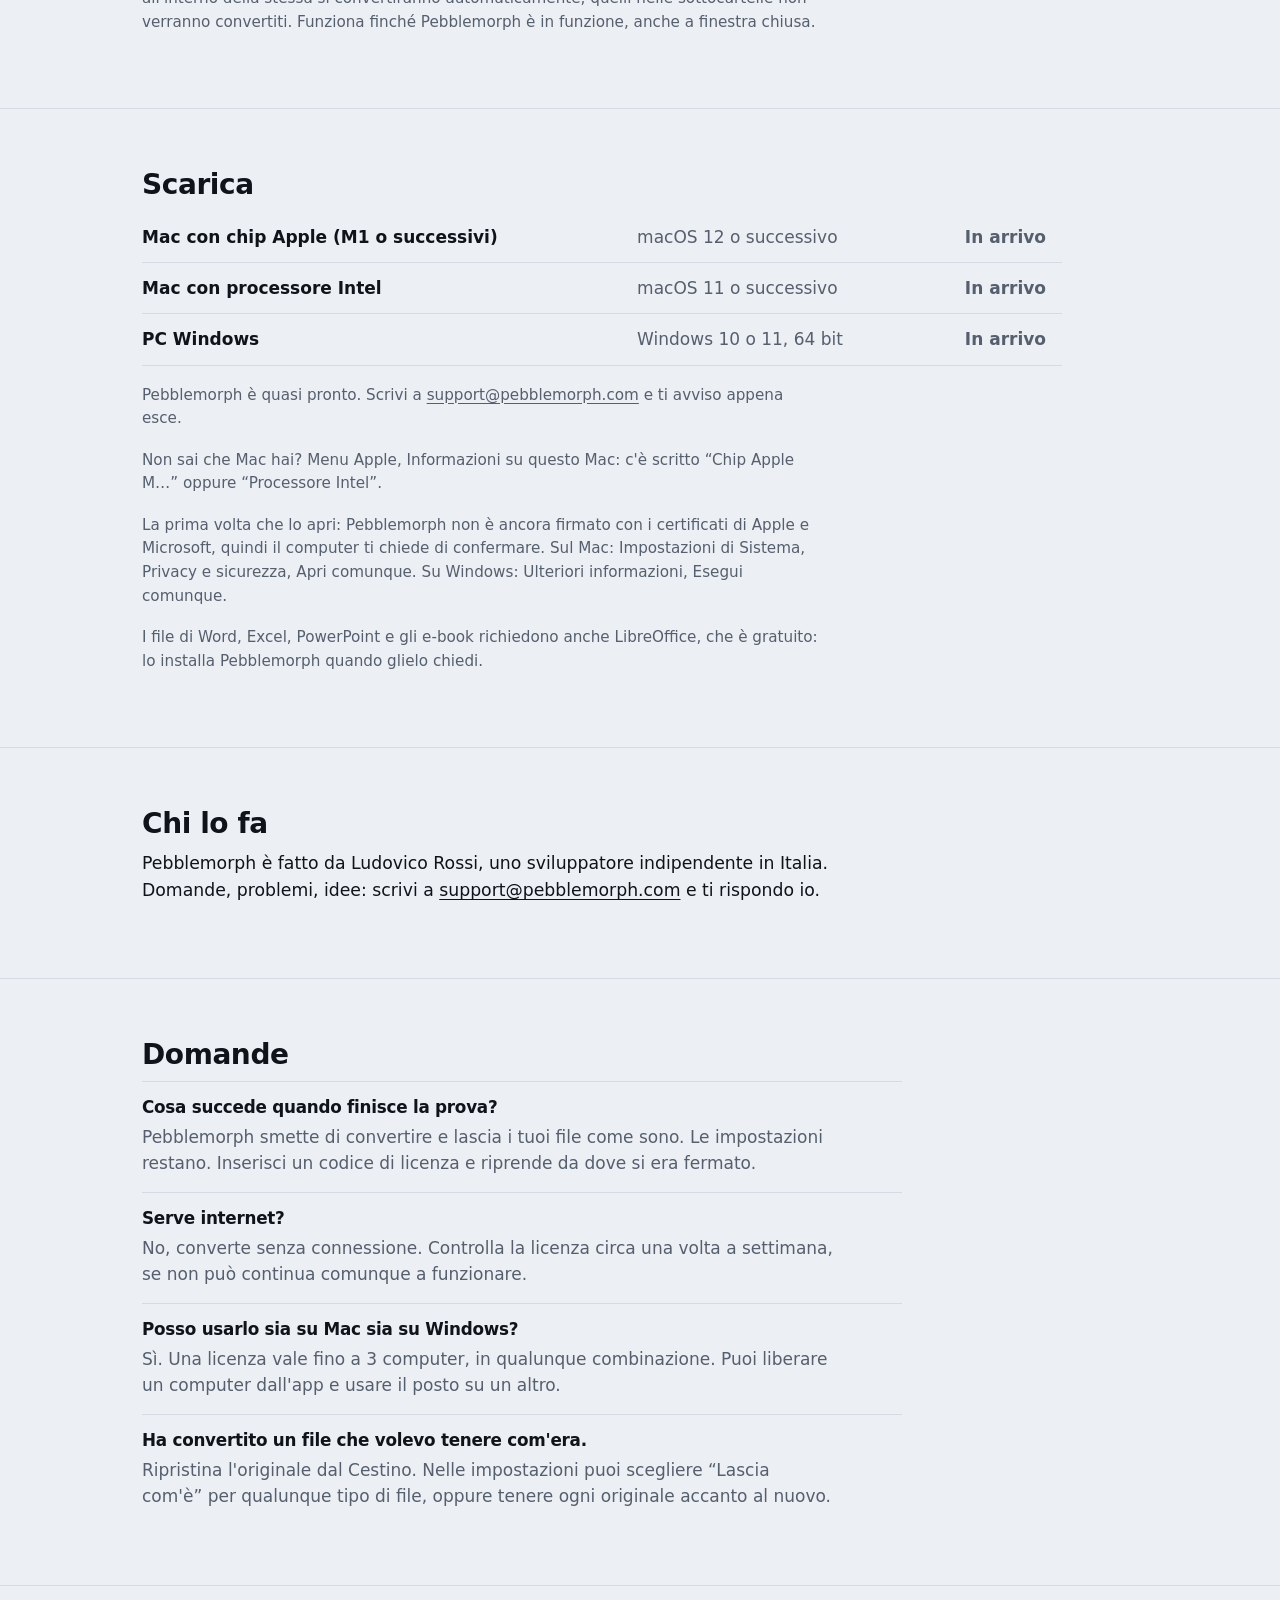
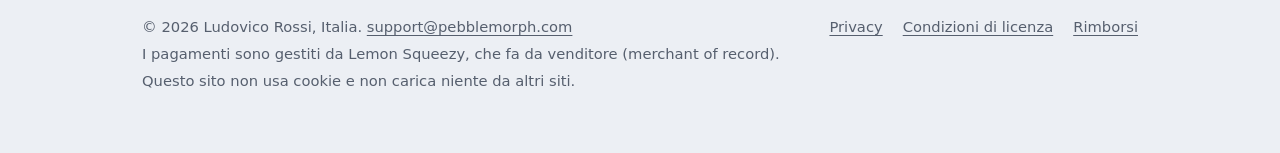
==== commit f937c533: "last fixes" ====
--- a/it/index.html
+++ b/it/index.html
@@ -175,9 +175,9 @@
     <h2>Domande</h2>
     <div class="faq">
       <div><h3>Cosa succede quando finisce la prova?</h3><p>Pebblemorph smette di convertire e lascia i tuoi file come sono. Le impostazioni restano. Inserisci un codice di licenza e riprende da dove si era fermato.</p></div>
-      <div><h3>Serve internet?</h3><p>No, converte senza connessione. Con una licenza si fa sentire dal negozio circa una volta a settimana; se non lo raggiunge, continua a funzionare.</p></div>
+      <div><h3>Serve internet?</h3><p>No, converte senza connessione. Controlla la licenza circa una volta a settimana, se non può continua comunque a funzionare.</p></div>
       <div><h3>Posso usarlo sia su Mac sia su Windows?</h3><p>Sì. Una licenza vale fino a 3 computer, in qualunque combinazione. Puoi liberare un computer dall'app e usare il posto su un altro.</p></div>
-      <div><h3>Ha convertito un file che volevo tenere com'era.</h3><p>Rimetti l'originale a posto dal Cestino. Nelle impostazioni puoi scegliere “Lascia com'è” per qualunque tipo di file, oppure tenere ogni originale accanto al nuovo.</p></div>
+      <div><h3>Ha convertito un file che volevo tenere com'era.</h3><p>Ripristina l'originale dal Cestino. Nelle impostazioni puoi scegliere “Lascia com'è” per qualunque tipo di file, oppure tenere ogni originale accanto al nuovo.</p></div>
     </div>
   </div>
 </section>
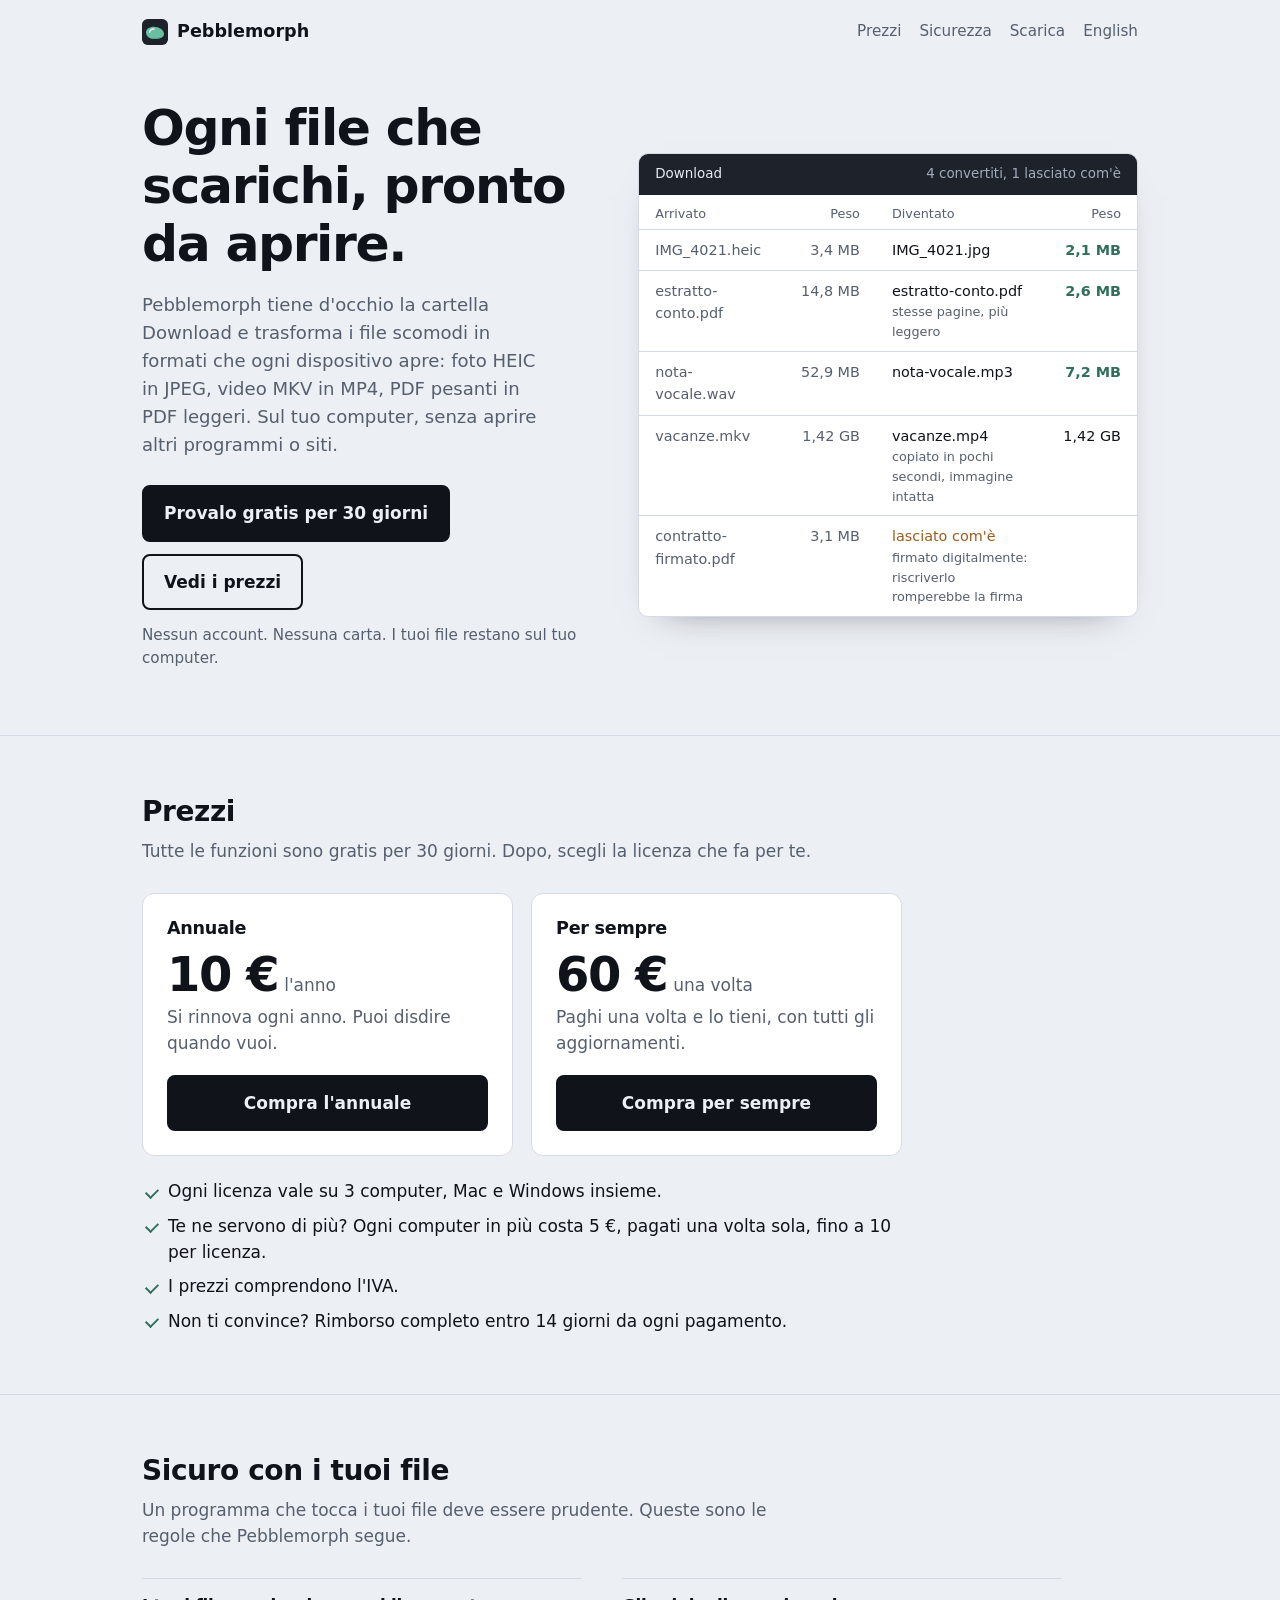
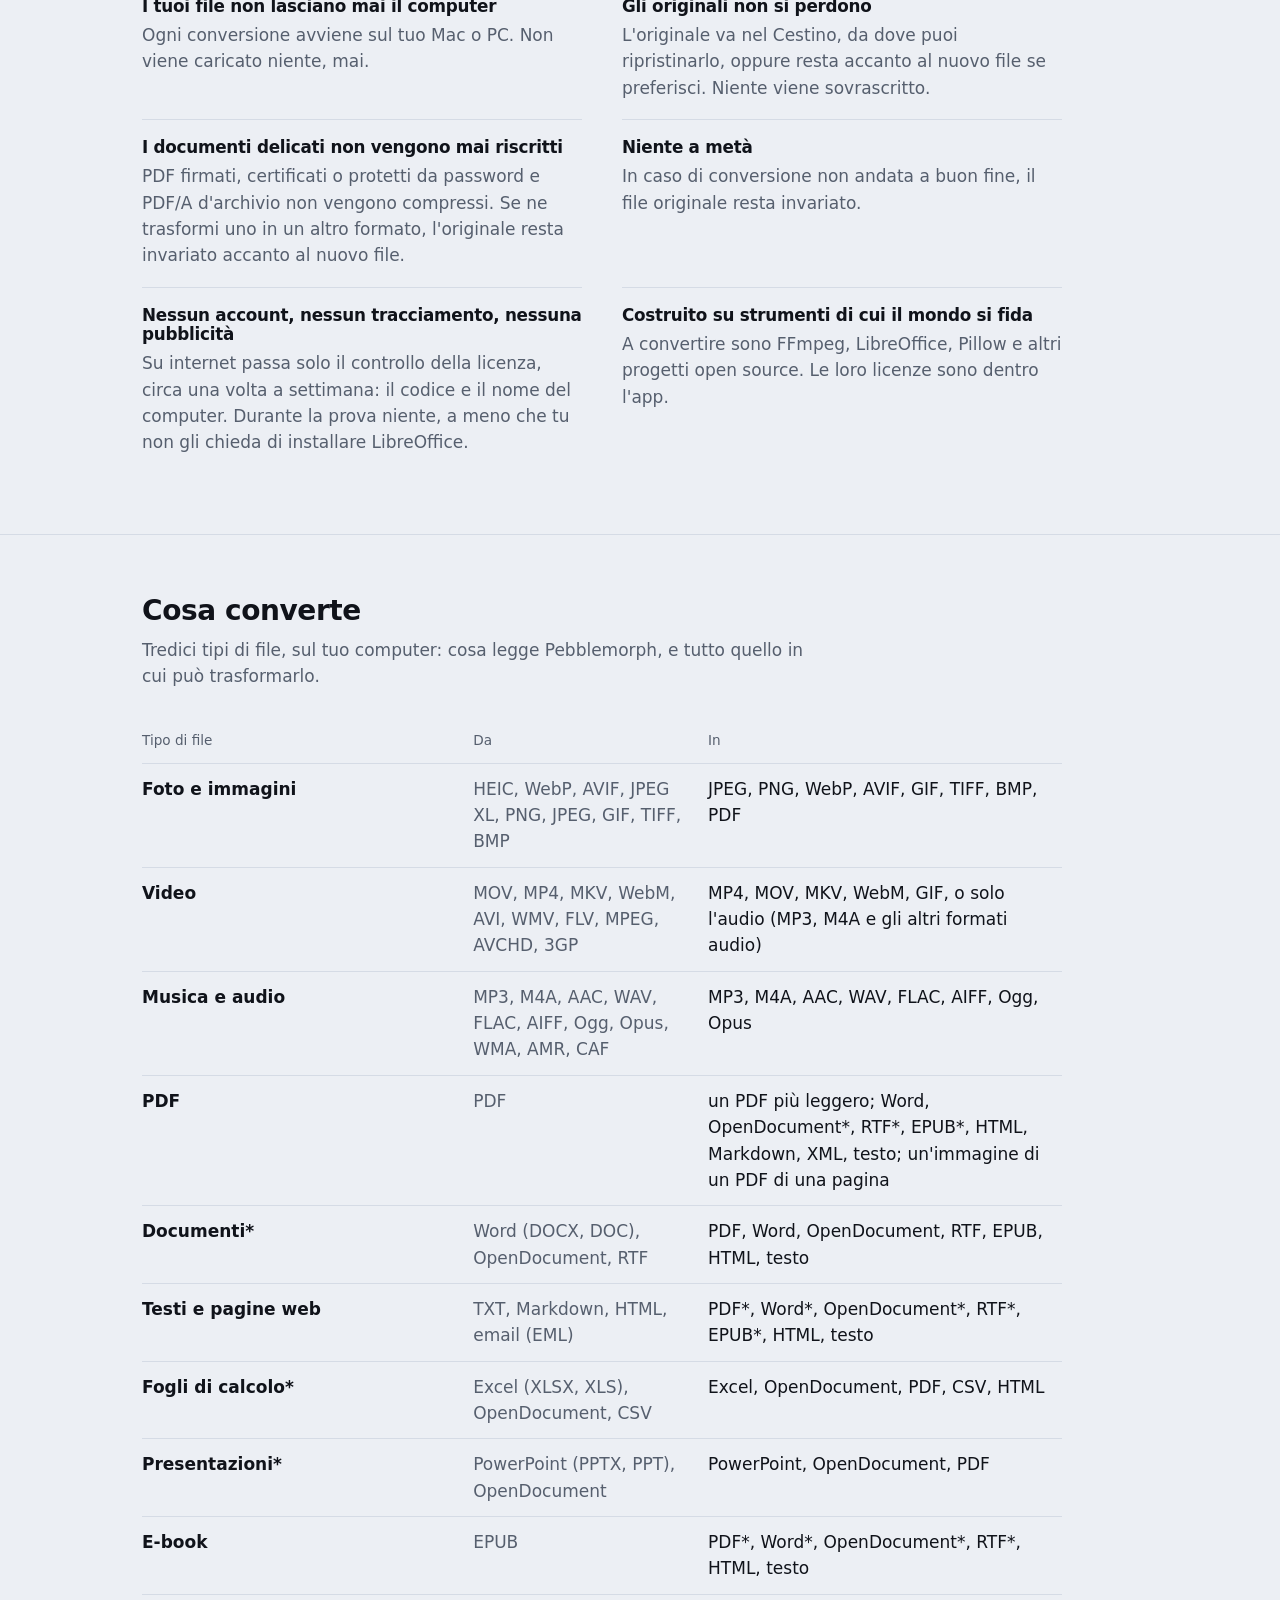
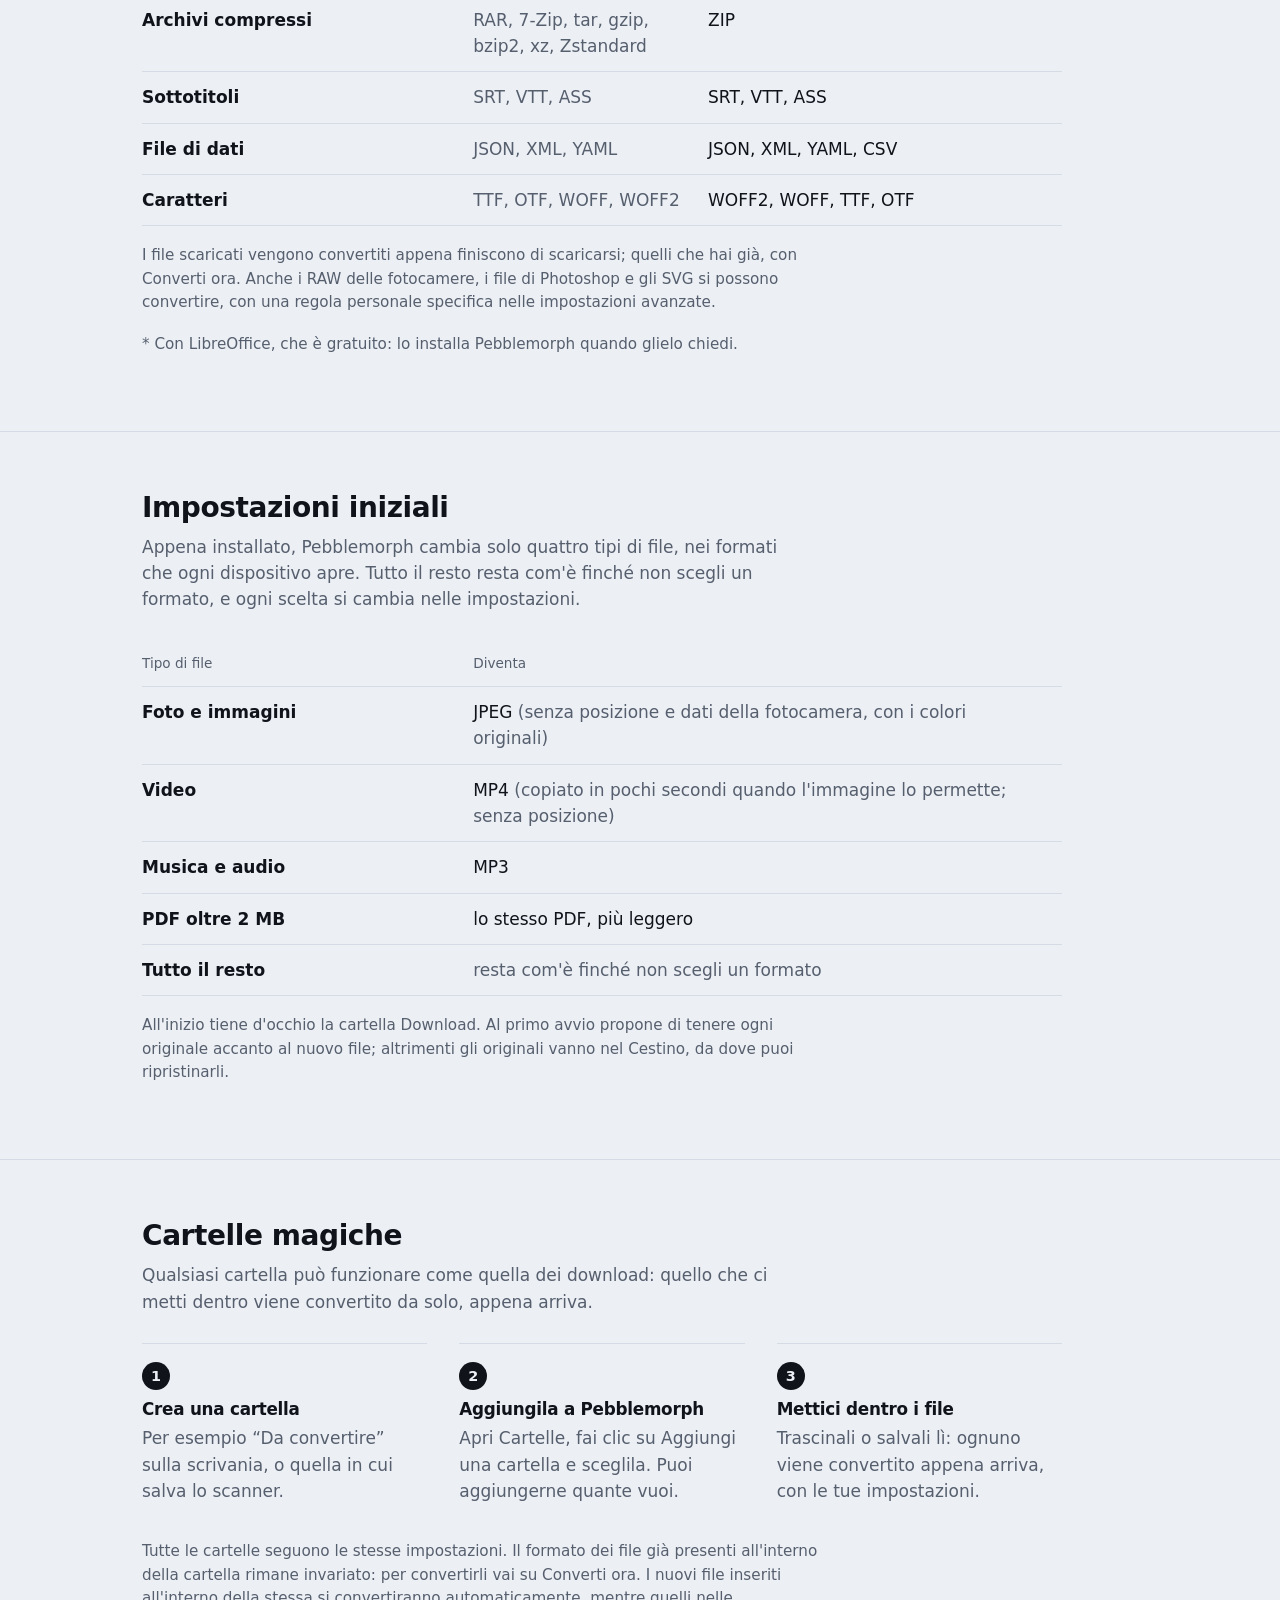
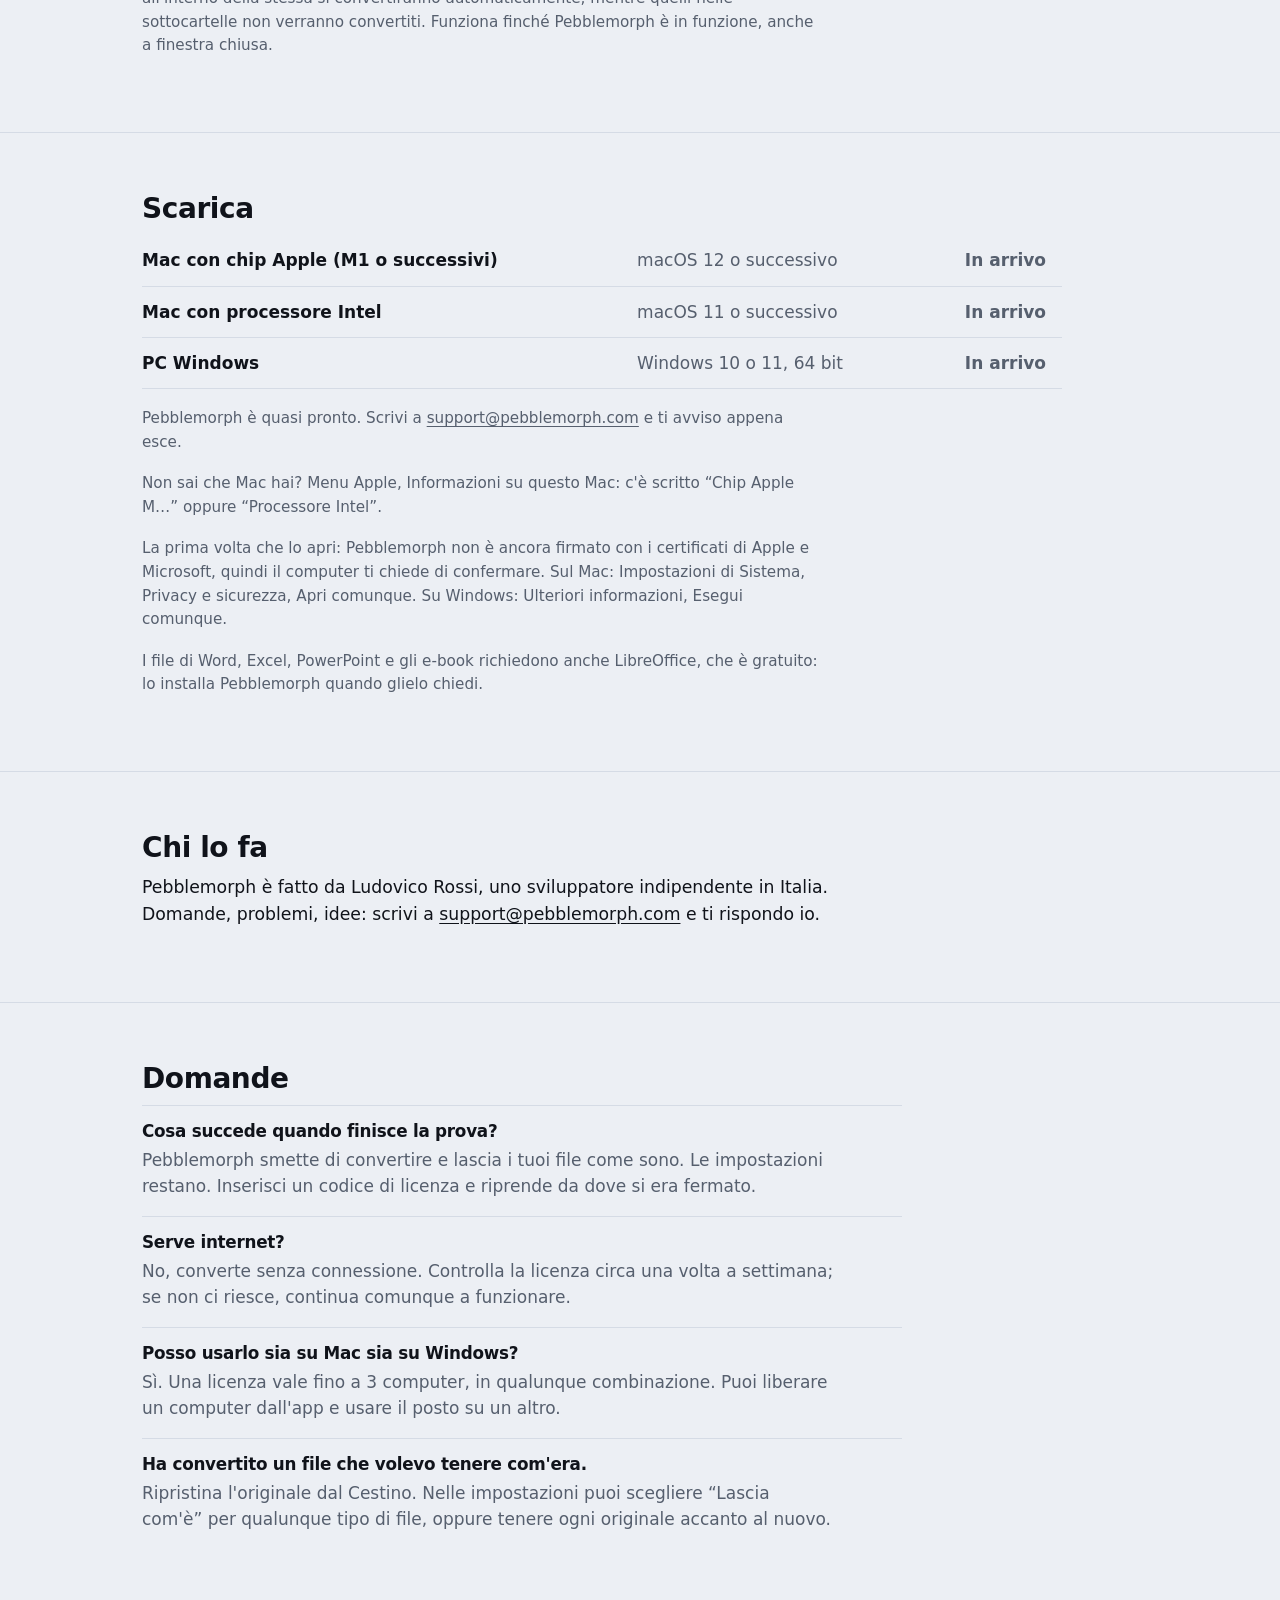
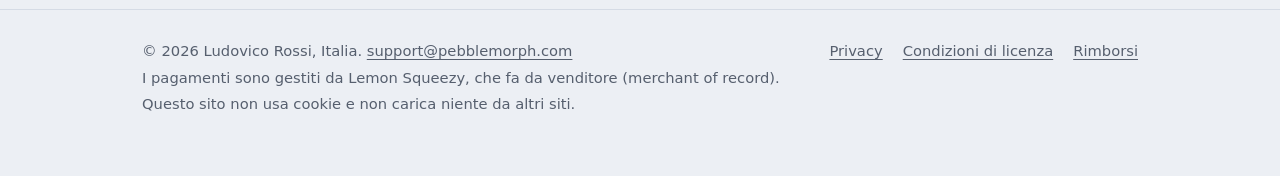
==== commit 364d96d9: "last fix" ====
--- a/it/index.html
+++ b/it/index.html
@@ -142,7 +142,7 @@
       <li><h3>Aggiungila a Pebblemorph</h3><p>Apri Cartelle, fai clic su Aggiungi una cartella e sceglila. Puoi aggiungerne quante vuoi.</p></li>
       <li><h3>Mettici dentro i file</h3><p>Trascinali o salvali lì: ognuno viene convertito appena arriva, con le tue impostazioni.</p></li>
     </ol>
-    <p class="note">Tutte le cartelle seguono le stesse impostazioni. Il formato dei file già presenti all'interno della cartella rimane invariato. Per. convertirli vai su Converti ora. I nuovi file inseriti all'interno della stessa si convertiranno automaticamente, quelli nelle sottocartelle non verranno convertiti. Funziona finché Pebblemorph è in funzione, anche a finestra chiusa.</p>
+    <p class="note">Tutte le cartelle seguono le stesse impostazioni. Il formato dei file già presenti all'interno della cartella rimane invariato: per convertirli vai su Converti ora. I nuovi file inseriti all'interno della stessa si convertiranno automaticamente, mentre quelli nelle sottocartelle non verranno convertiti. Funziona finché Pebblemorph è in funzione, anche a finestra chiusa.</p>
   </div>
 </section>
 
@@ -175,7 +175,7 @@
     <h2>Domande</h2>
     <div class="faq">
       <div><h3>Cosa succede quando finisce la prova?</h3><p>Pebblemorph smette di convertire e lascia i tuoi file come sono. Le impostazioni restano. Inserisci un codice di licenza e riprende da dove si era fermato.</p></div>
-      <div><h3>Serve internet?</h3><p>No, converte senza connessione. Controlla la licenza circa una volta a settimana, se non può continua comunque a funzionare.</p></div>
+      <div><h3>Serve internet?</h3><p>No, converte senza connessione. Controlla la licenza circa una volta a settimana; se non ci riesce, continua comunque a funzionare.</p></div>
       <div><h3>Posso usarlo sia su Mac sia su Windows?</h3><p>Sì. Una licenza vale fino a 3 computer, in qualunque combinazione. Puoi liberare un computer dall'app e usare il posto su un altro.</p></div>
       <div><h3>Ha convertito un file che volevo tenere com'era.</h3><p>Ripristina l'originale dal Cestino. Nelle impostazioni puoi scegliere “Lascia com'è” per qualunque tipo di file, oppure tenere ogni originale accanto al nuovo.</p></div>
     </div>
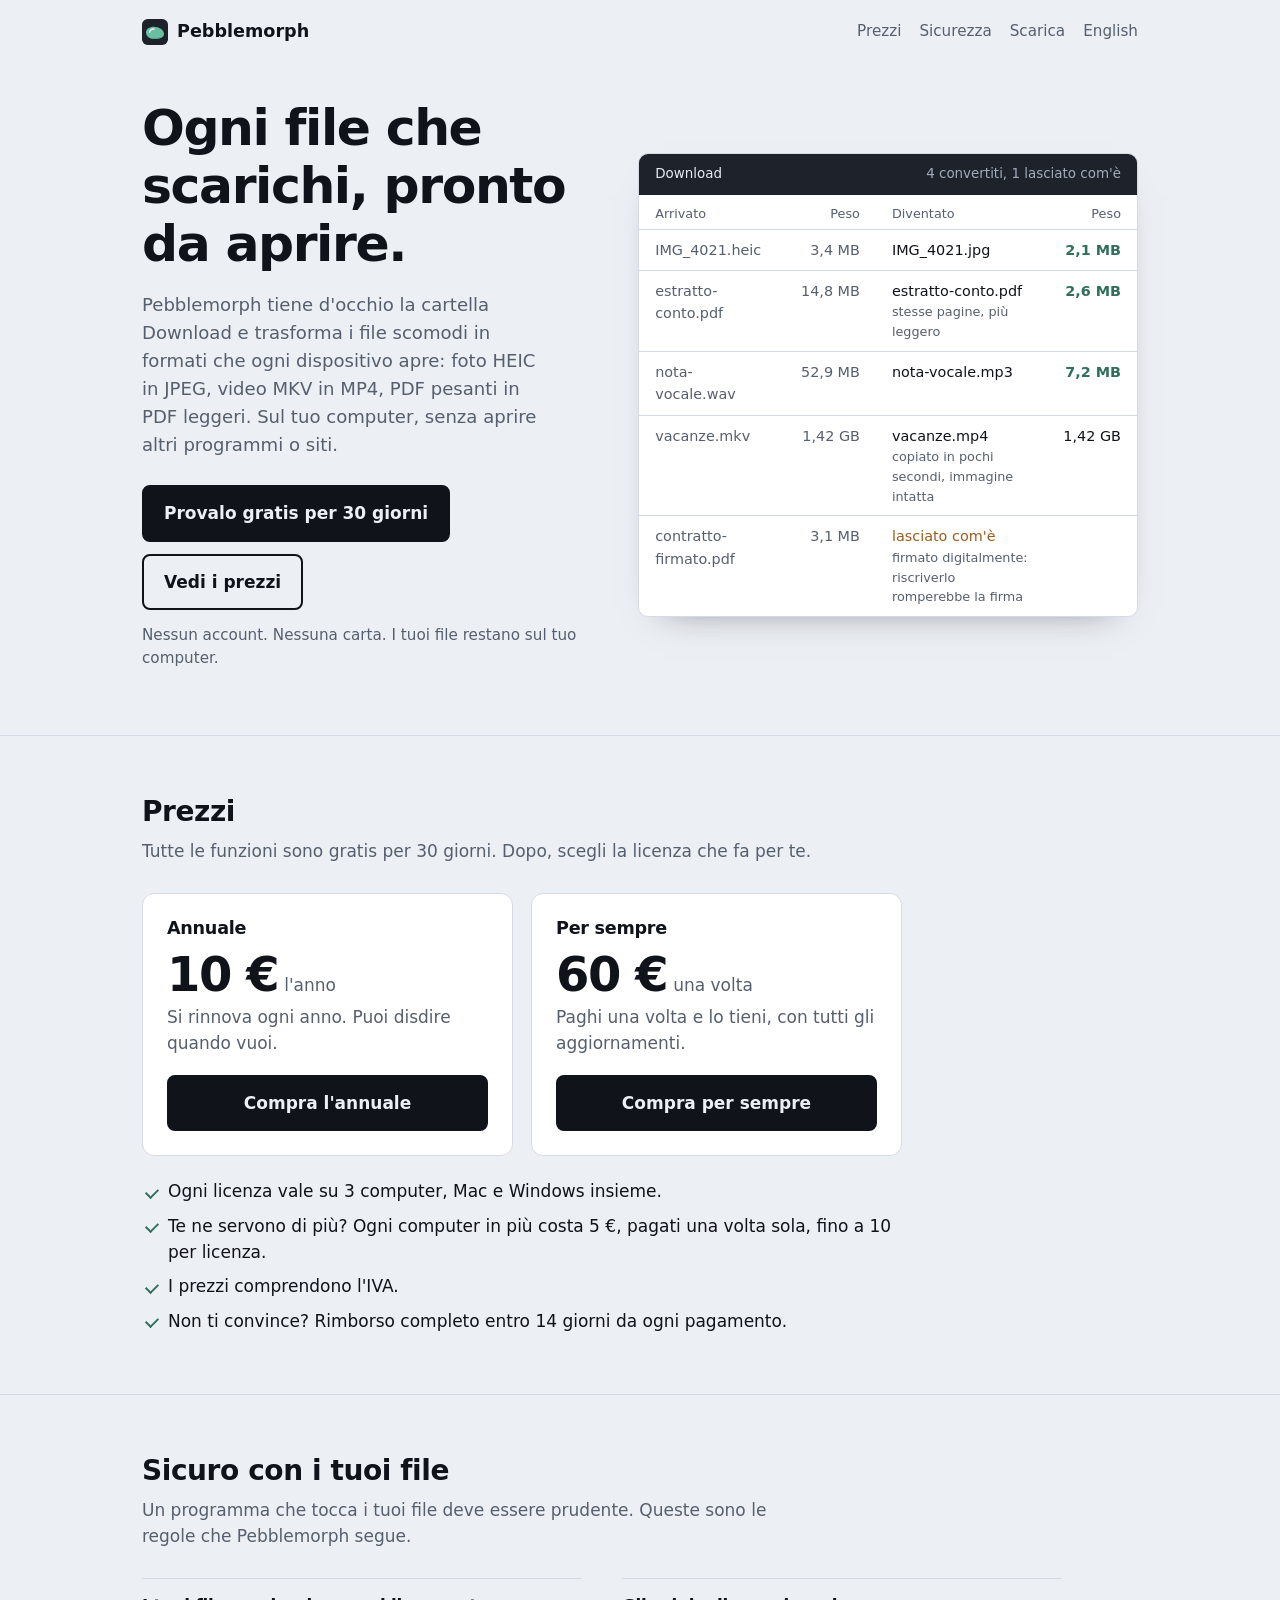
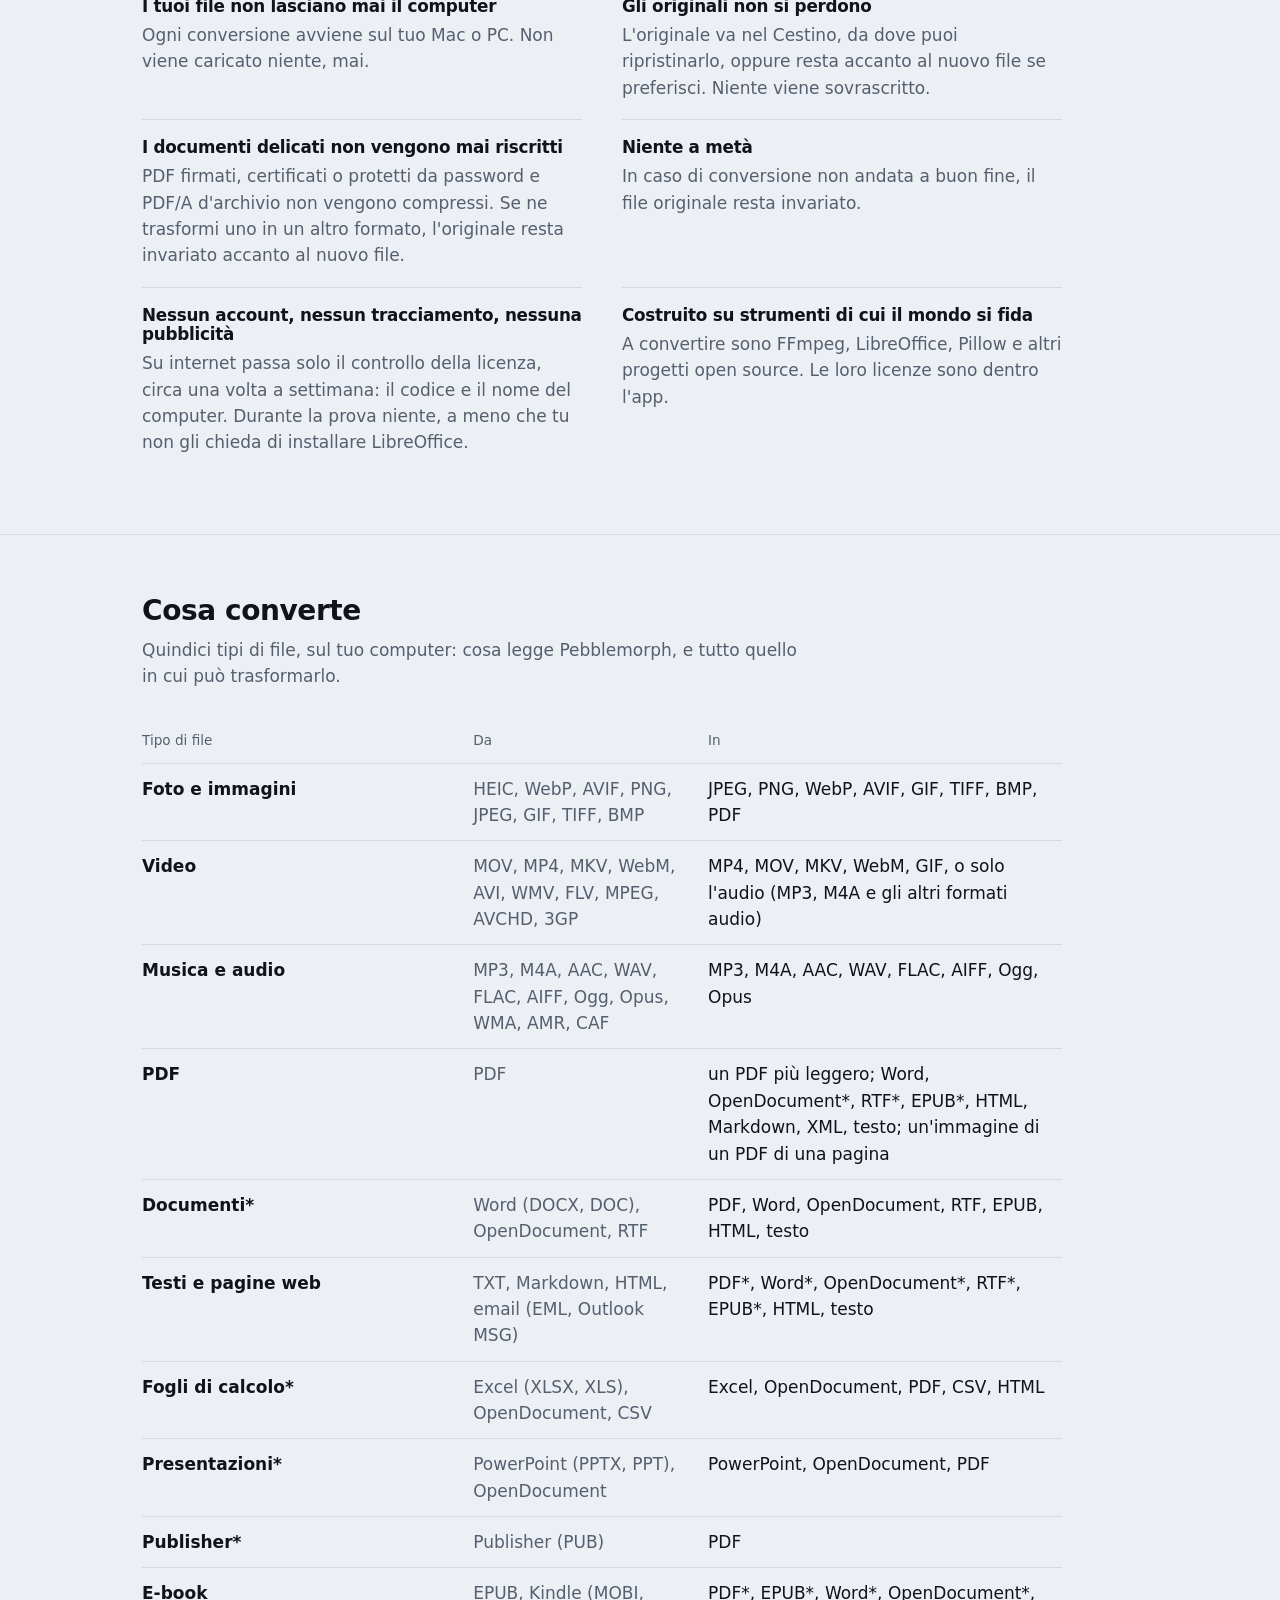
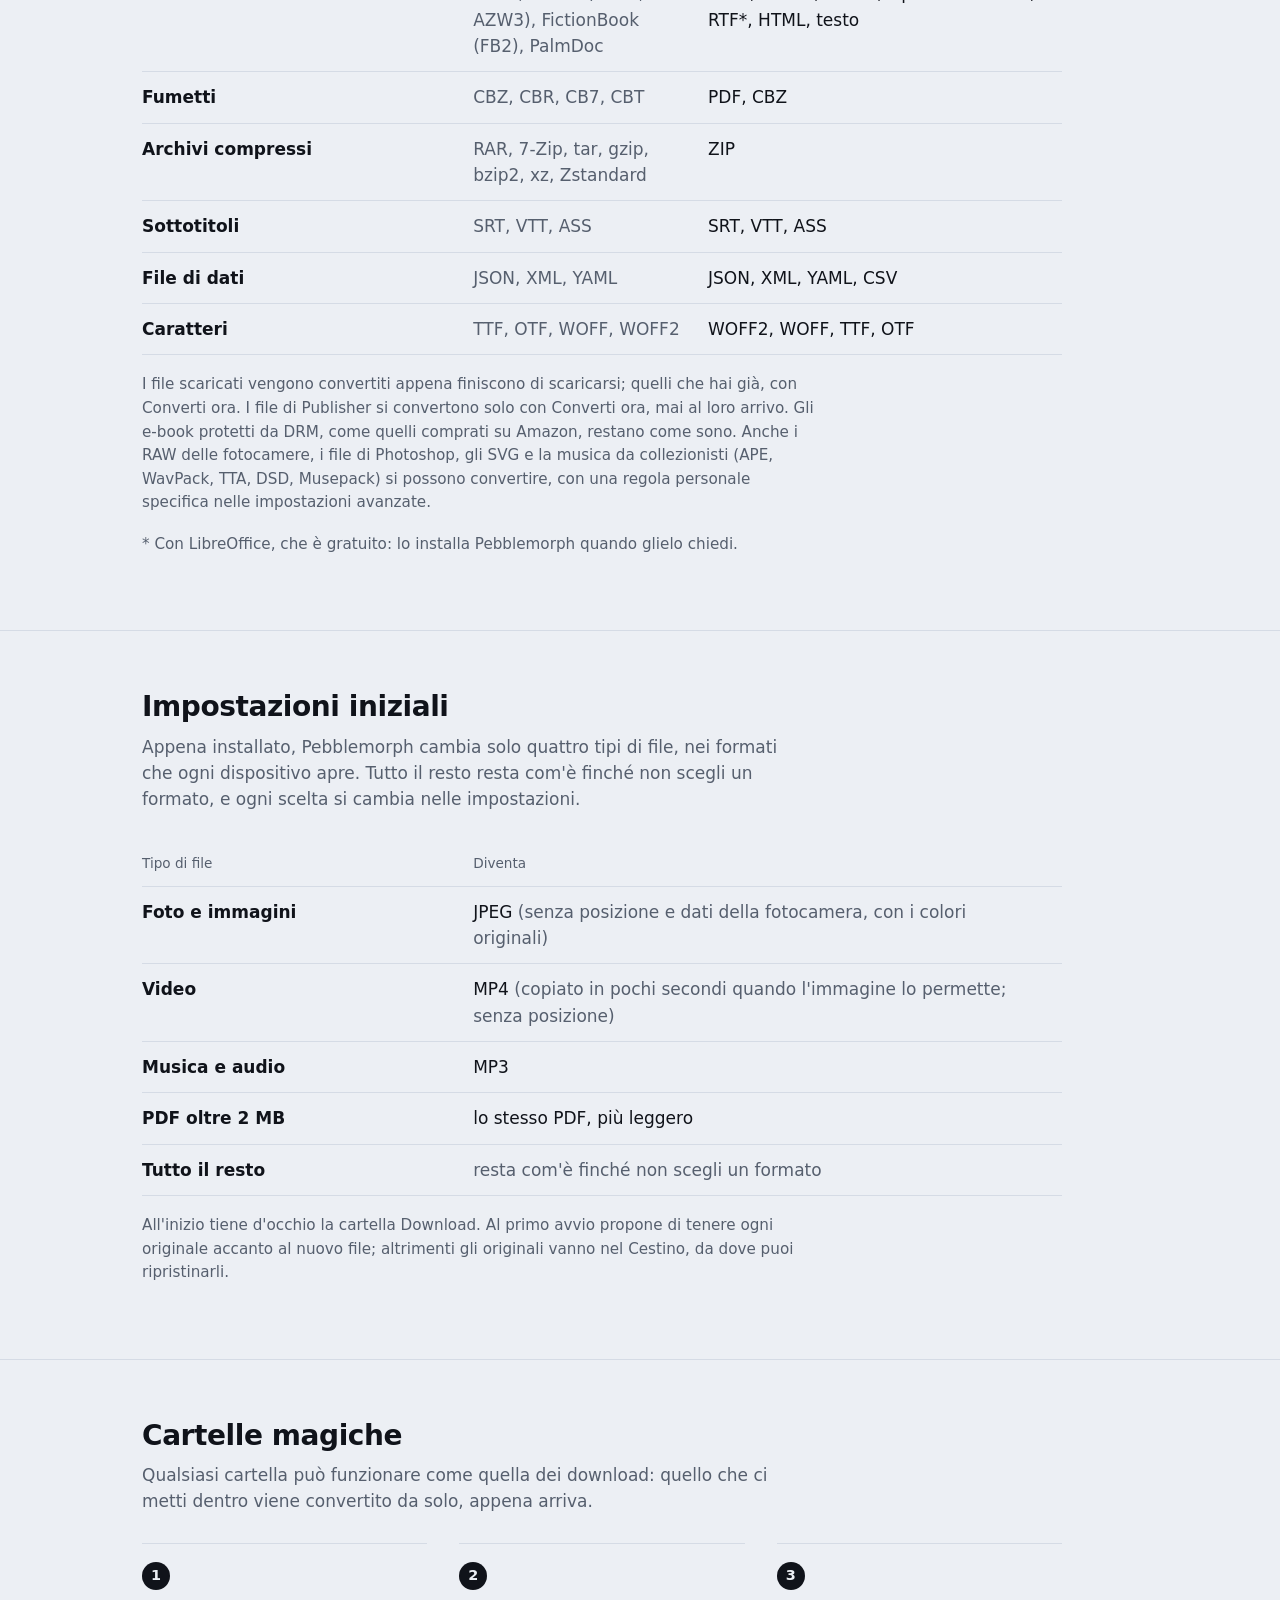
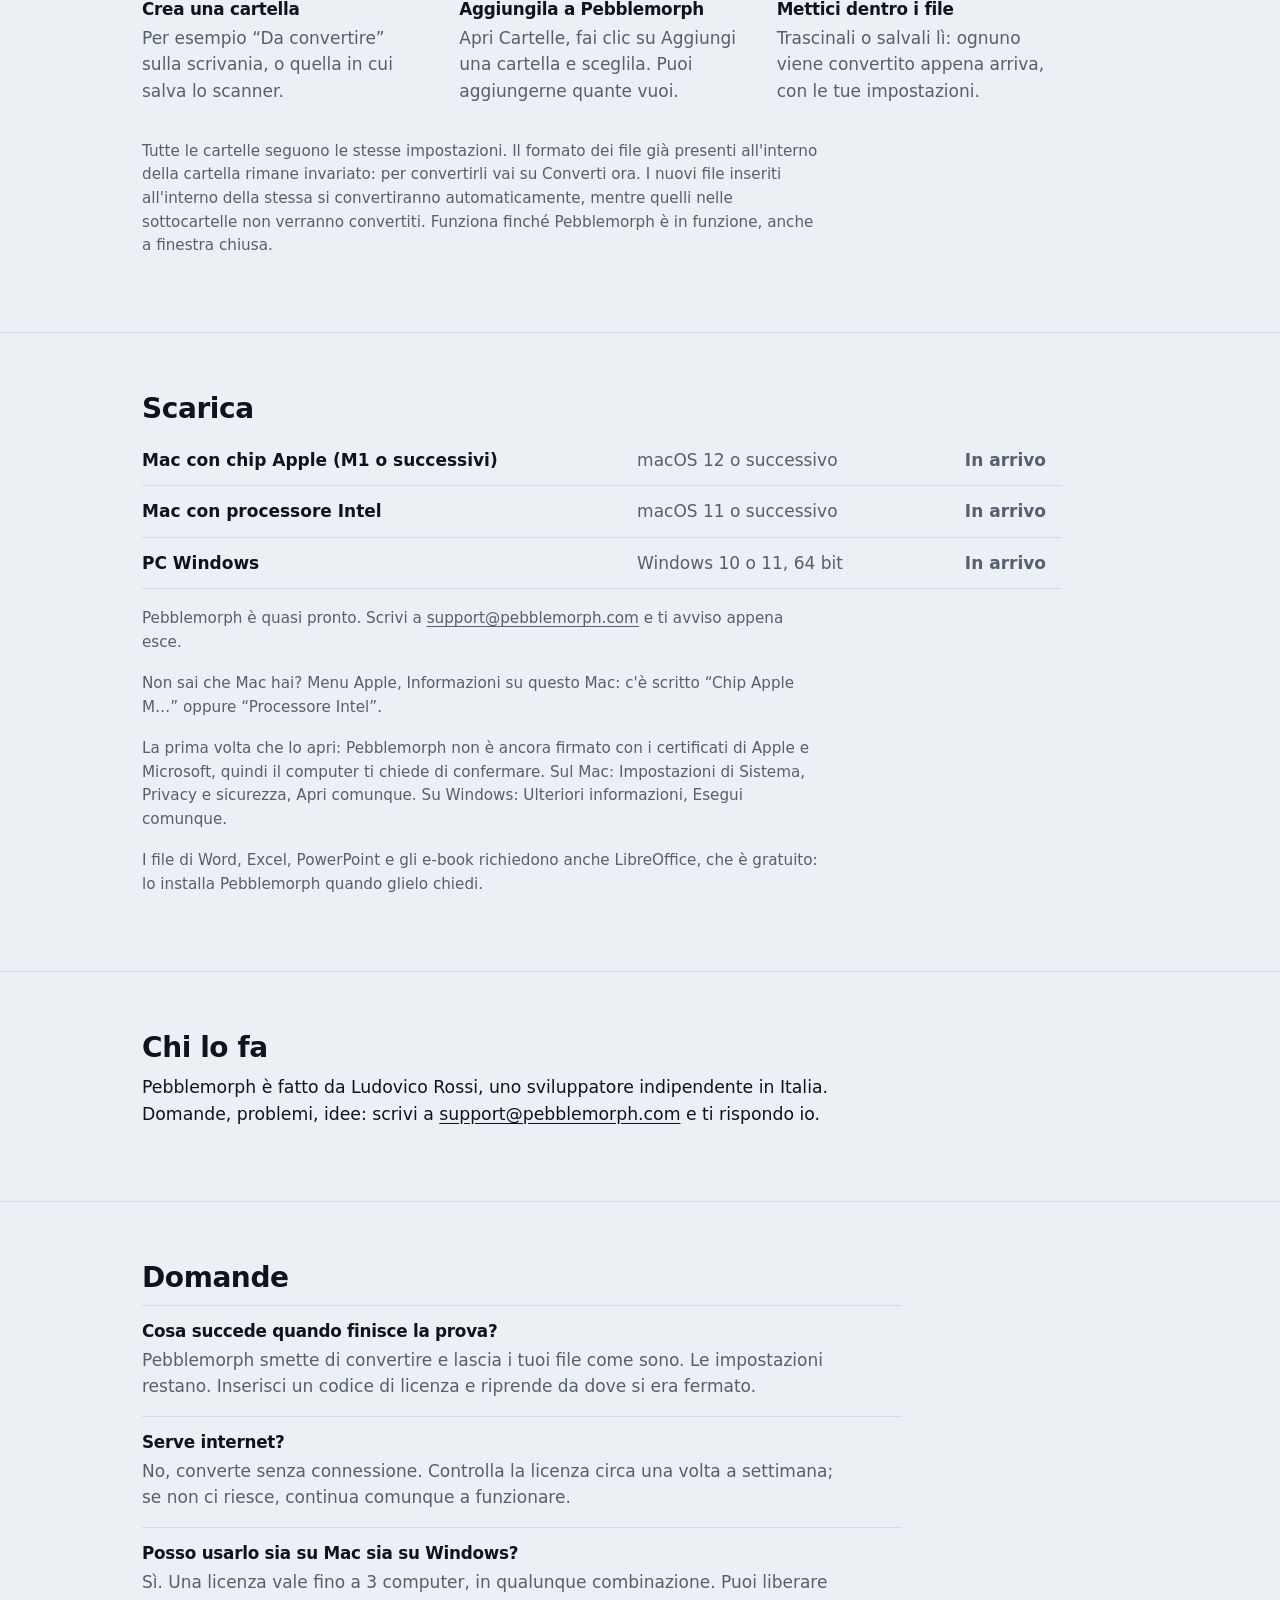
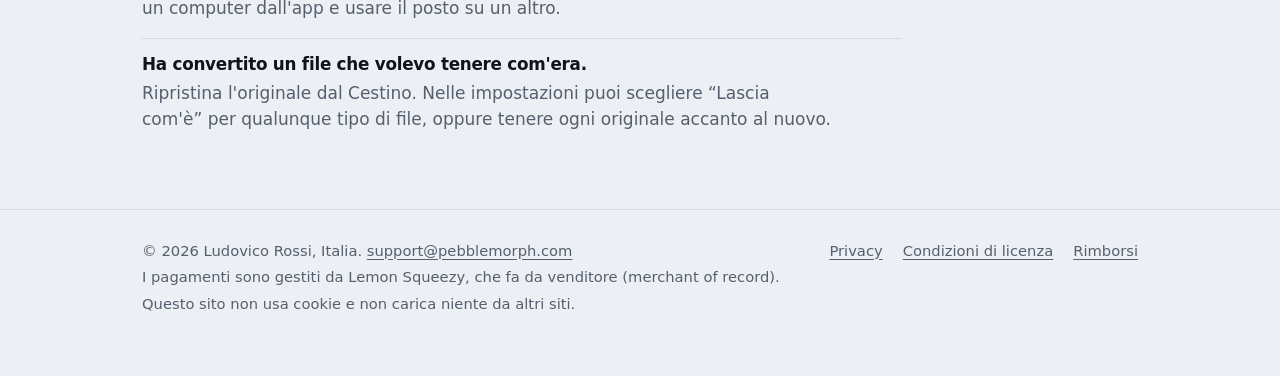
==== commit 9e1197ac: "What it converts: the formats the app reads today The table was the one of 1 November: e-books only " ====
--- a/it/index.html
+++ b/it/index.html
@@ -91,26 +91,28 @@
 <section class="block" id="what">
   <div class="wrap">
     <h2>Cosa converte</h2>
-    <p class="intro">Tredici tipi di file, sul tuo computer: cosa legge Pebblemorph, e tutto quello in cui può trasformarlo.</p>
+    <p class="intro">Quindici tipi di file, sul tuo computer: cosa legge Pebblemorph, e tutto quello in cui può trasformarlo.</p>
     <table class="table">
       <thead><tr><th>Tipo di file</th><th>Da</th><th>In</th></tr></thead>
       <tbody>
-        <tr><td>Foto e immagini</td><td class="soft" data-label="Da">HEIC, WebP, AVIF, JPEG XL, PNG, JPEG, GIF, TIFF, BMP</td><td data-label="In">JPEG, PNG, WebP, AVIF, GIF, TIFF, BMP, PDF</td></tr>
+        <tr><td>Foto e immagini</td><td class="soft" data-label="Da">HEIC, WebP, AVIF, PNG, JPEG, GIF, TIFF, BMP</td><td data-label="In">JPEG, PNG, WebP, AVIF, GIF, TIFF, BMP, PDF</td></tr>
         <tr><td>Video</td><td class="soft" data-label="Da">MOV, MP4, MKV, WebM, AVI, WMV, FLV, MPEG, AVCHD, 3GP</td><td data-label="In">MP4, MOV, MKV, WebM, GIF, o solo l'audio (MP3, M4A e gli altri formati audio)</td></tr>
         <tr><td>Musica e audio</td><td class="soft" data-label="Da">MP3, M4A, AAC, WAV, FLAC, AIFF, Ogg, Opus, WMA, AMR, CAF</td><td data-label="In">MP3, M4A, AAC, WAV, FLAC, AIFF, Ogg, Opus</td></tr>
         <tr><td>PDF</td><td class="soft" data-label="Da">PDF</td><td data-label="In">un PDF più leggero; Word, OpenDocument*, RTF*, EPUB*, HTML, Markdown, XML, testo; un'immagine di un PDF di una pagina</td></tr>
         <tr><td>Documenti*</td><td class="soft" data-label="Da">Word (DOCX, DOC), OpenDocument, RTF</td><td data-label="In">PDF, Word, OpenDocument, RTF, EPUB, HTML, testo</td></tr>
-        <tr><td>Testi e pagine web</td><td class="soft" data-label="Da">TXT, Markdown, HTML, email (EML)</td><td data-label="In">PDF*, Word*, OpenDocument*, RTF*, EPUB*, HTML, testo</td></tr>
+        <tr><td>Testi e pagine web</td><td class="soft" data-label="Da">TXT, Markdown, HTML, email (EML, Outlook MSG)</td><td data-label="In">PDF*, Word*, OpenDocument*, RTF*, EPUB*, HTML, testo</td></tr>
         <tr><td>Fogli di calcolo*</td><td class="soft" data-label="Da">Excel (XLSX, XLS), OpenDocument, CSV</td><td data-label="In">Excel, OpenDocument, PDF, CSV, HTML</td></tr>
         <tr><td>Presentazioni*</td><td class="soft" data-label="Da">PowerPoint (PPTX, PPT), OpenDocument</td><td data-label="In">PowerPoint, OpenDocument, PDF</td></tr>
-        <tr><td>E-book</td><td class="soft" data-label="Da">EPUB</td><td data-label="In">PDF*, Word*, OpenDocument*, RTF*, HTML, testo</td></tr>
+        <tr><td>Publisher*</td><td class="soft" data-label="Da">Publisher (PUB)</td><td data-label="In">PDF</td></tr>
+        <tr><td>E-book</td><td class="soft" data-label="Da">EPUB, Kindle (MOBI, AZW3), FictionBook (FB2), PalmDoc</td><td data-label="In">PDF*, EPUB*, Word*, OpenDocument*, RTF*, HTML, testo</td></tr>
+        <tr><td>Fumetti</td><td class="soft" data-label="Da">CBZ, CBR, CB7, CBT</td><td data-label="In">PDF, CBZ</td></tr>
         <tr><td>Archivi compressi</td><td class="soft" data-label="Da">RAR, 7-Zip, tar, gzip, bzip2, xz, Zstandard</td><td data-label="In">ZIP</td></tr>
         <tr><td>Sottotitoli</td><td class="soft" data-label="Da">SRT, VTT, ASS</td><td data-label="In">SRT, VTT, ASS</td></tr>
         <tr><td>File di dati</td><td class="soft" data-label="Da">JSON, XML, YAML</td><td data-label="In">JSON, XML, YAML, CSV</td></tr>
         <tr><td>Caratteri</td><td class="soft" data-label="Da">TTF, OTF, WOFF, WOFF2</td><td data-label="In">WOFF2, WOFF, TTF, OTF</td></tr>
       </tbody>
     </table>
-    <p class="note">I file scaricati vengono convertiti appena finiscono di scaricarsi; quelli che hai già, con Converti ora. Anche i RAW delle fotocamere, i file di Photoshop e gli SVG si possono convertire, con una regola personale specifica nelle impostazioni avanzate.</p>
+    <p class="note">I file scaricati vengono convertiti appena finiscono di scaricarsi; quelli che hai già, con Converti ora. I file di Publisher si convertono solo con Converti ora, mai al loro arrivo. Gli e-book protetti da DRM, come quelli comprati su Amazon, restano come sono. Anche i RAW delle fotocamere, i file di Photoshop, gli SVG e la musica da collezionisti (APE, WavPack, TTA, DSD, Musepack) si possono convertire, con una regola personale specifica nelle impostazioni avanzate.</p>
     <p class="note">* Con LibreOffice, che è gratuito: lo installa Pebblemorph quando glielo chiedi.</p>
   </div>
 </section>
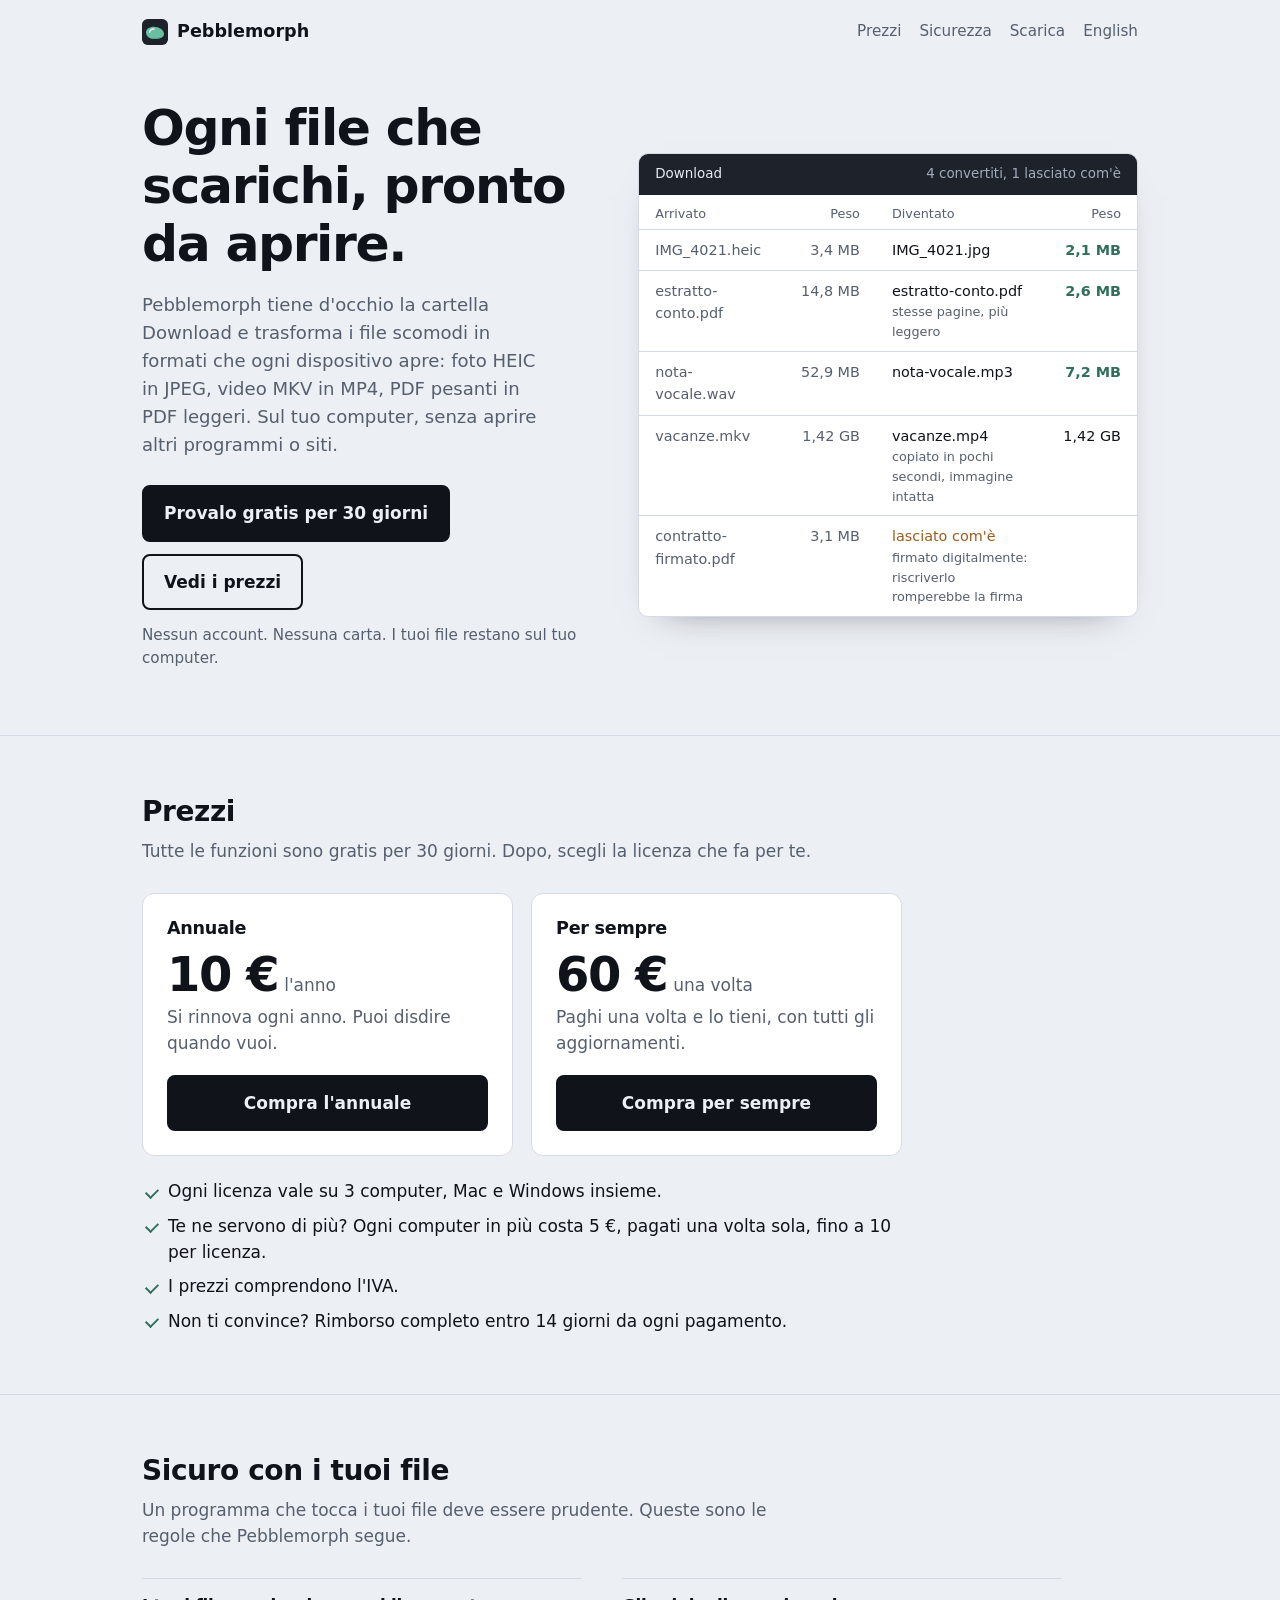
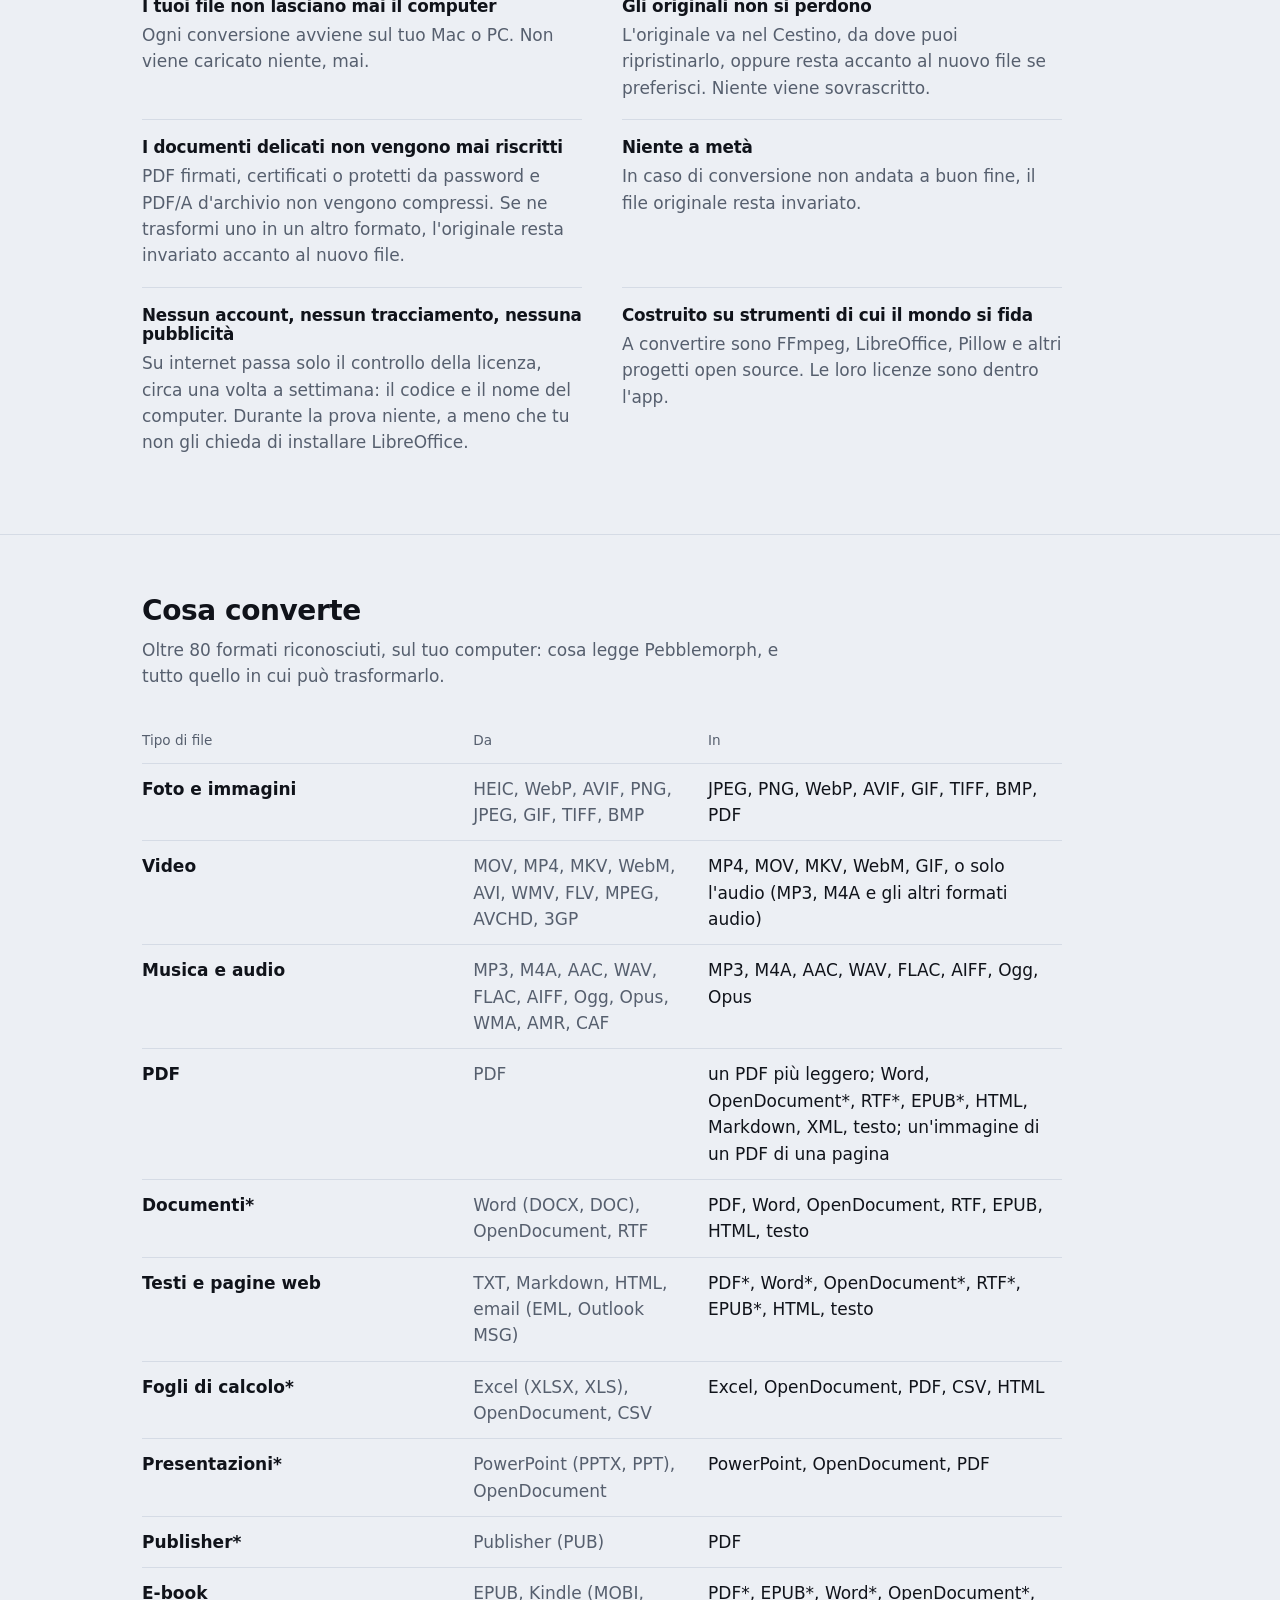
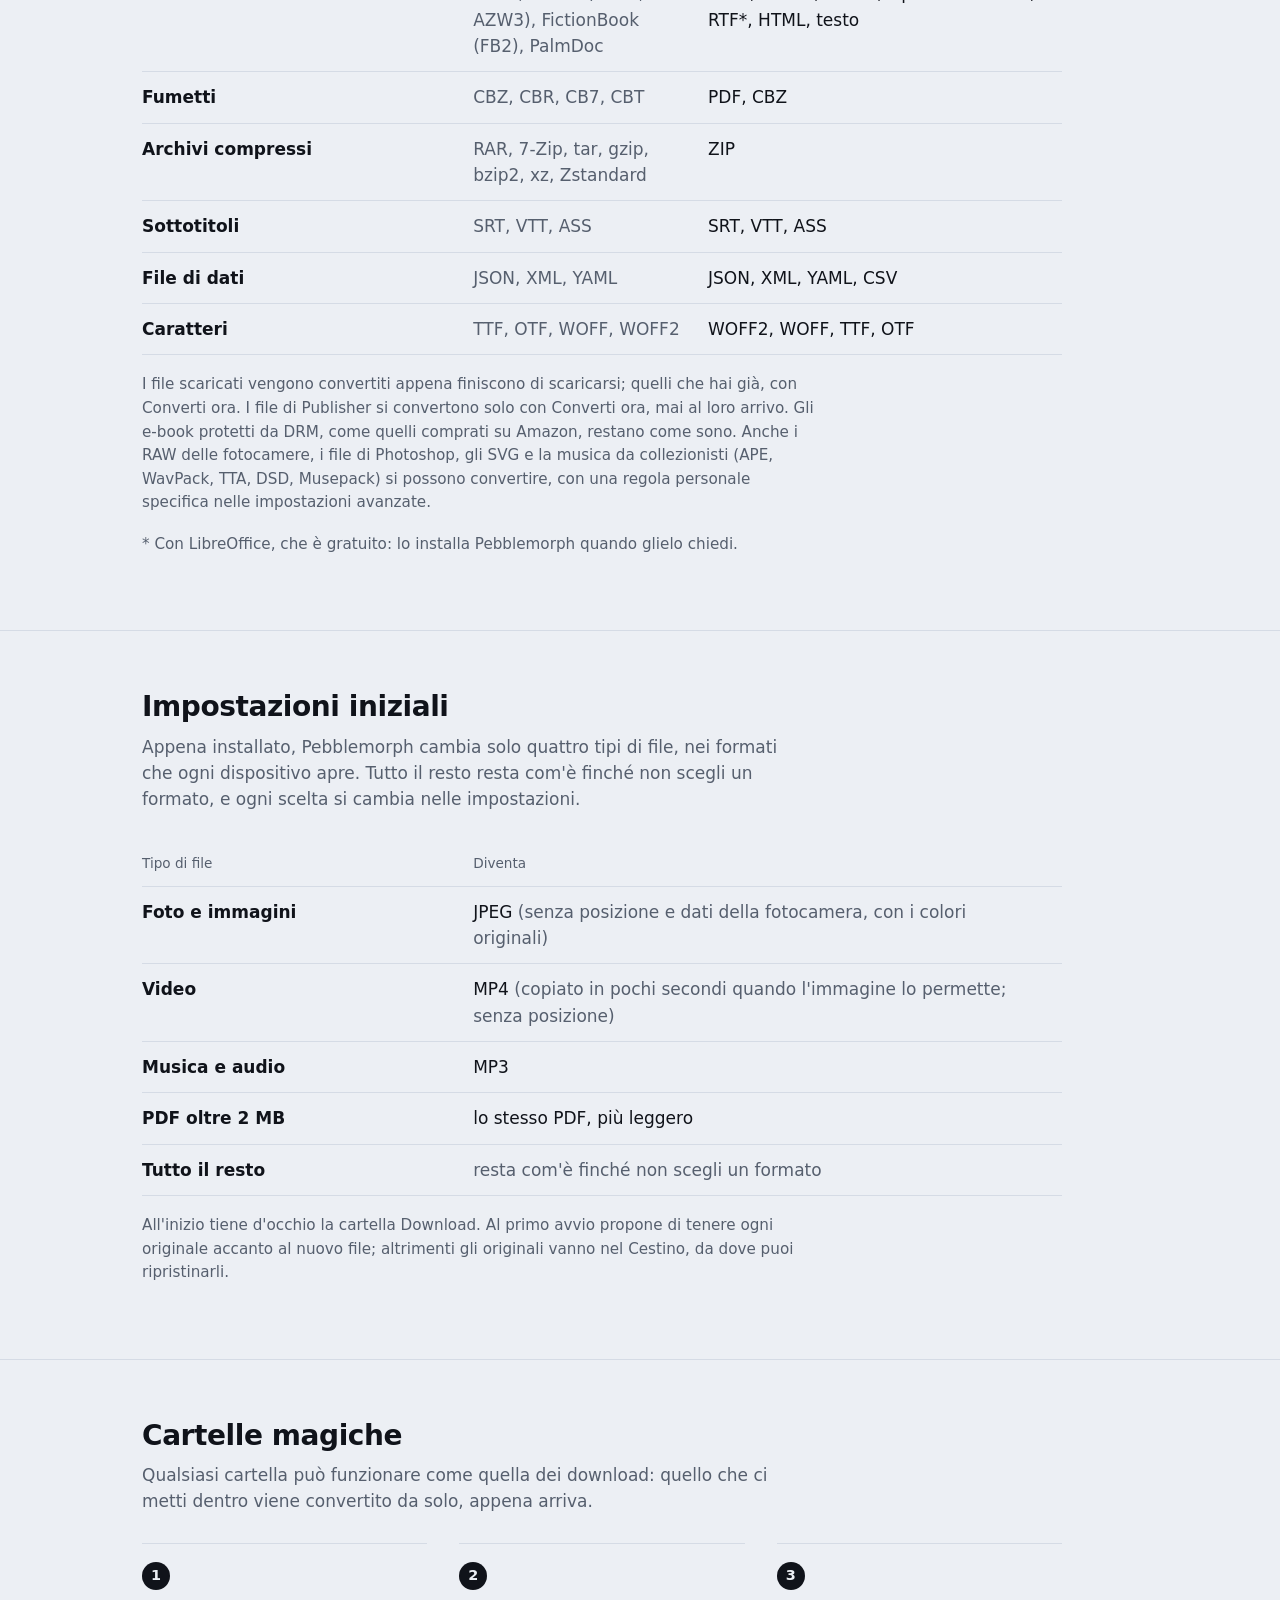
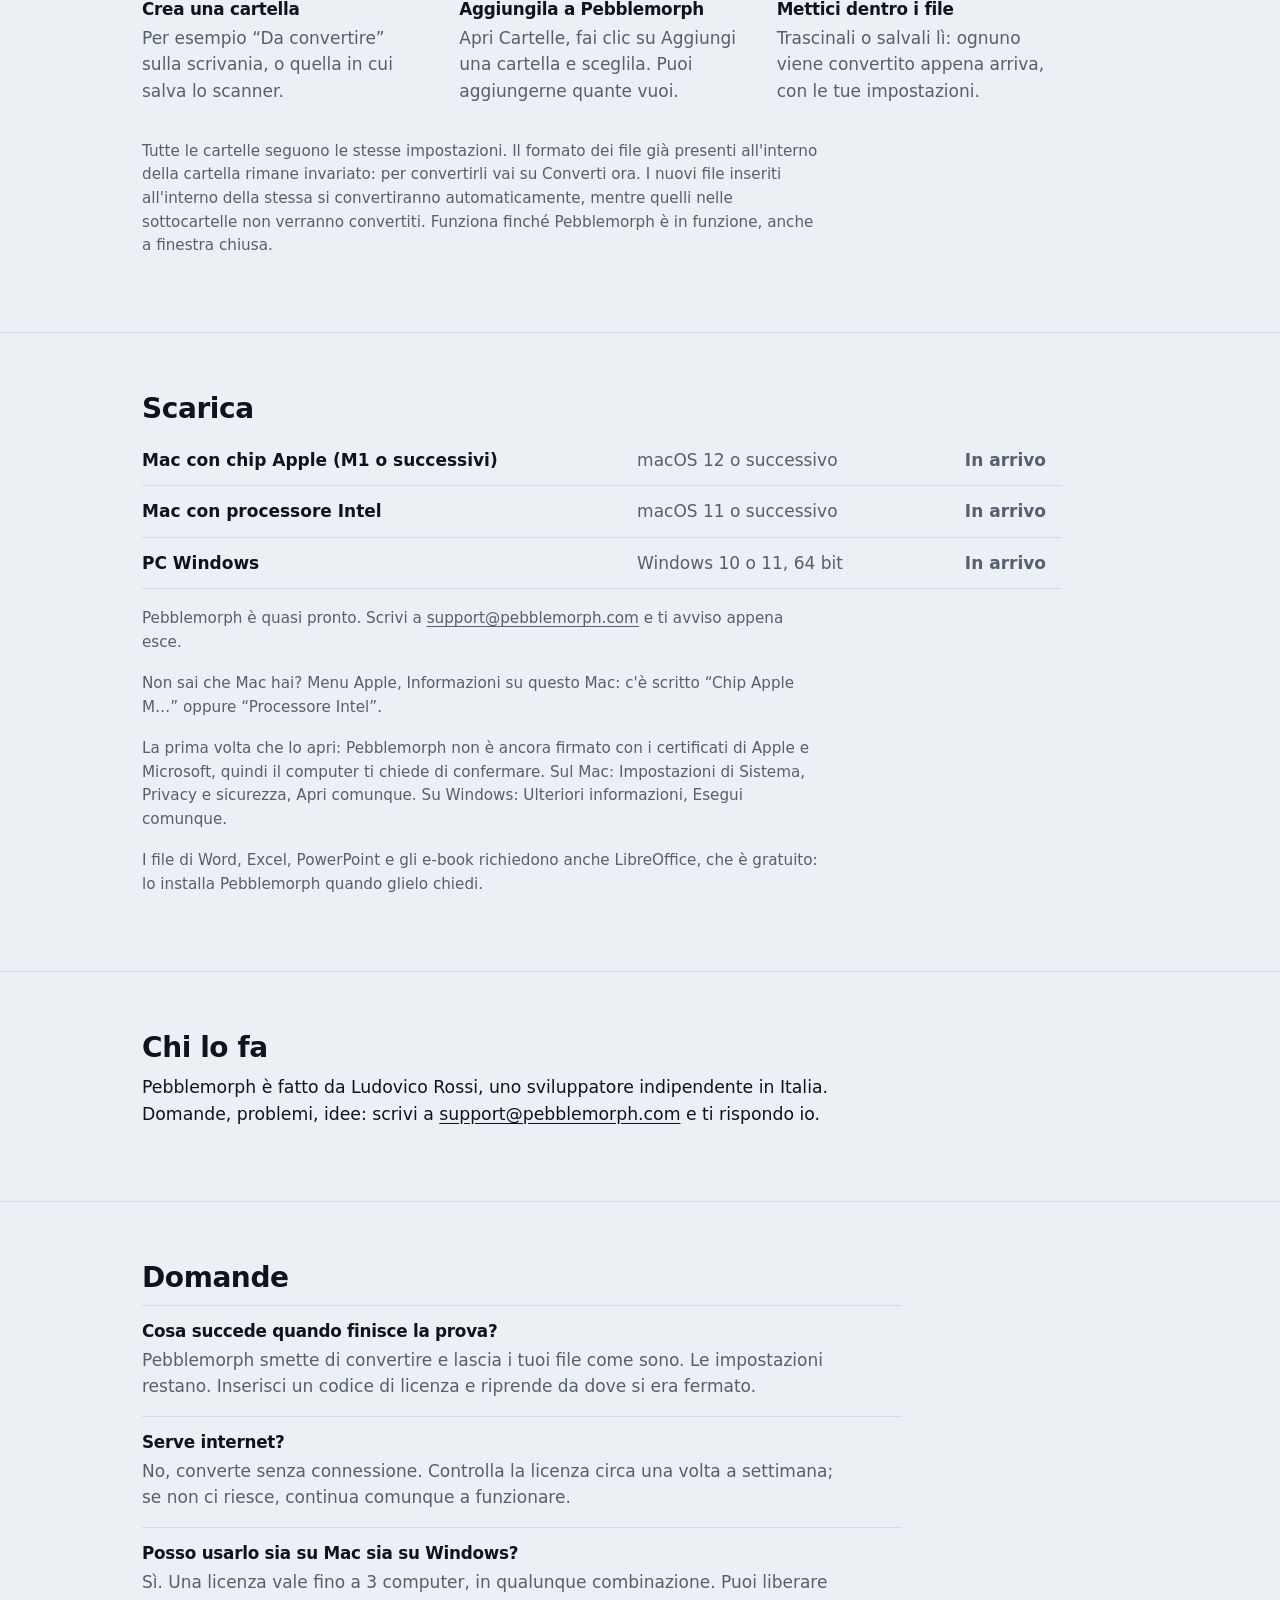
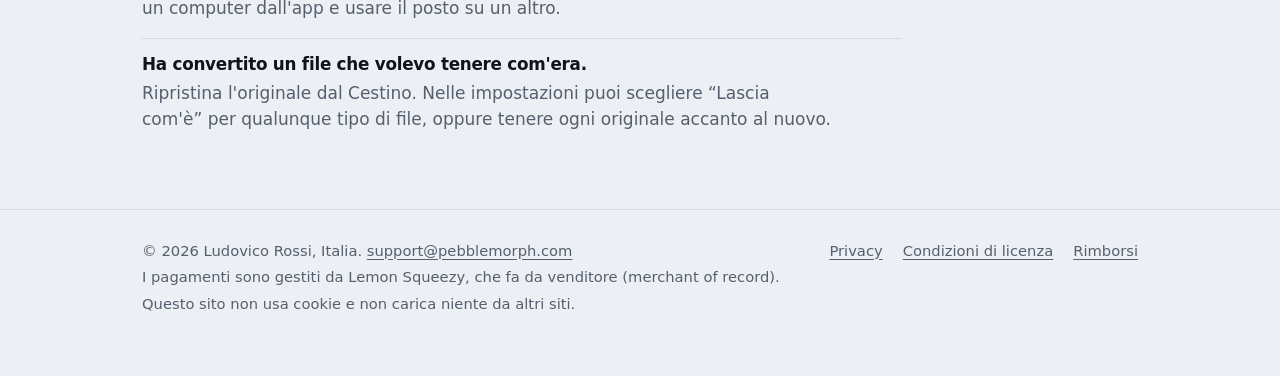
==== commit bdfad212: ""Over 80 recognised formats", not "fifteen kinds of file" Fifteen counted the rows of the table, and" ====
--- a/it/index.html
+++ b/it/index.html
@@ -91,7 +91,7 @@
 <section class="block" id="what">
   <div class="wrap">
     <h2>Cosa converte</h2>
-    <p class="intro">Quindici tipi di file, sul tuo computer: cosa legge Pebblemorph, e tutto quello in cui può trasformarlo.</p>
+    <p class="intro">Oltre 80 formati riconosciuti, sul tuo computer: cosa legge Pebblemorph, e tutto quello in cui può trasformarlo.</p>
     <table class="table">
       <thead><tr><th>Tipo di file</th><th>Da</th><th>In</th></tr></thead>
       <tbody>
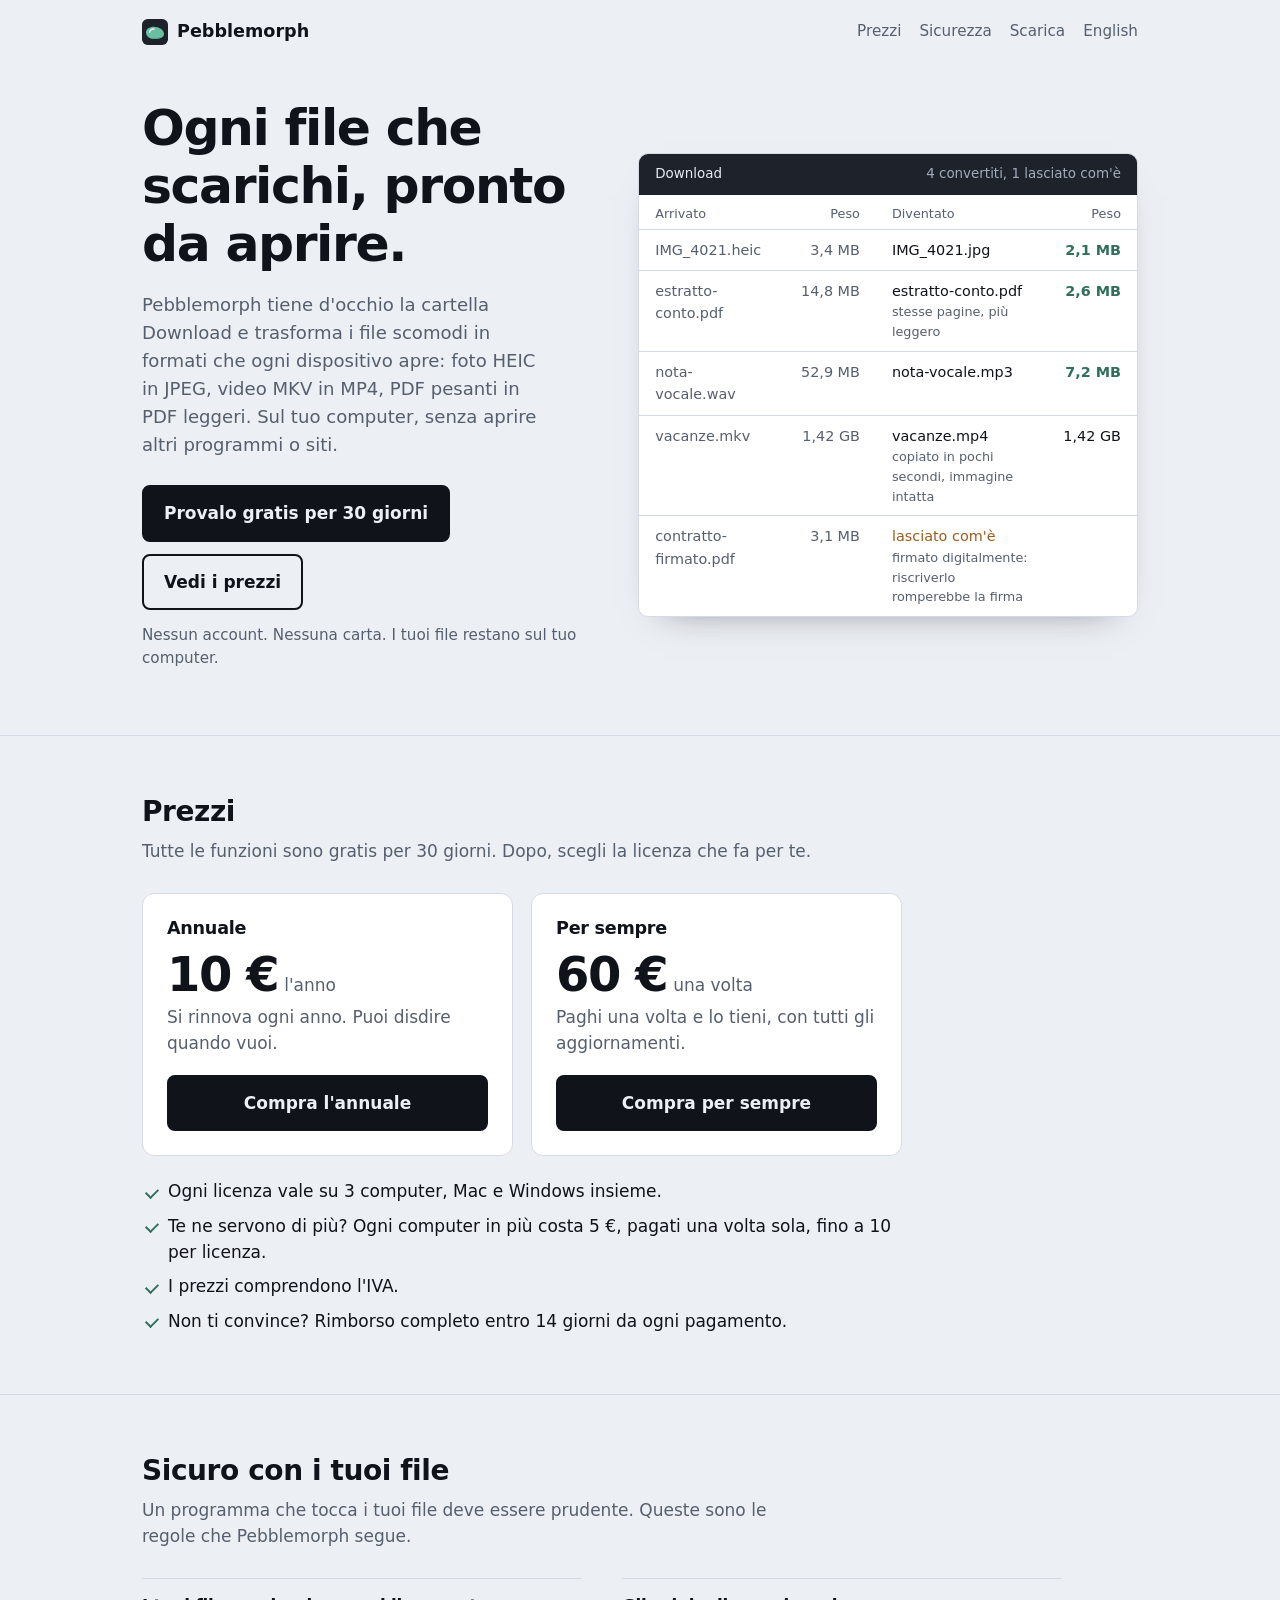
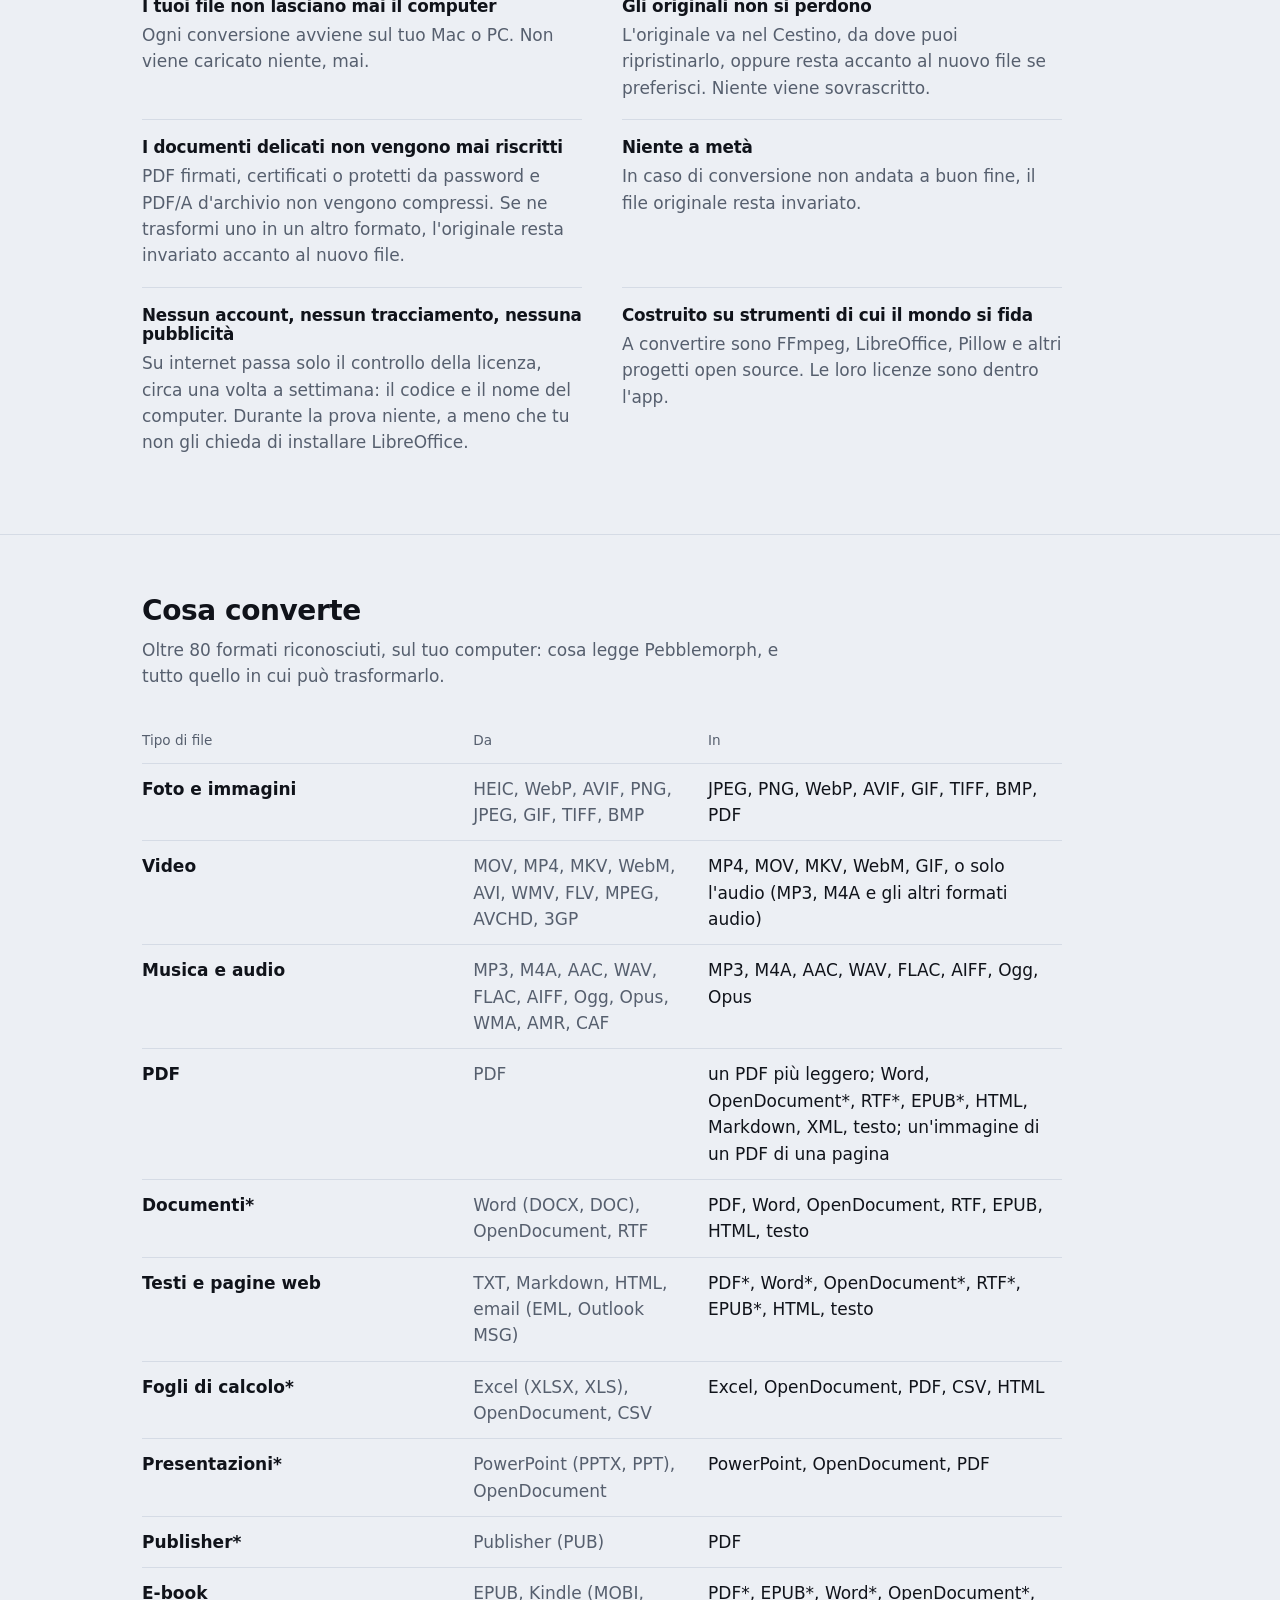
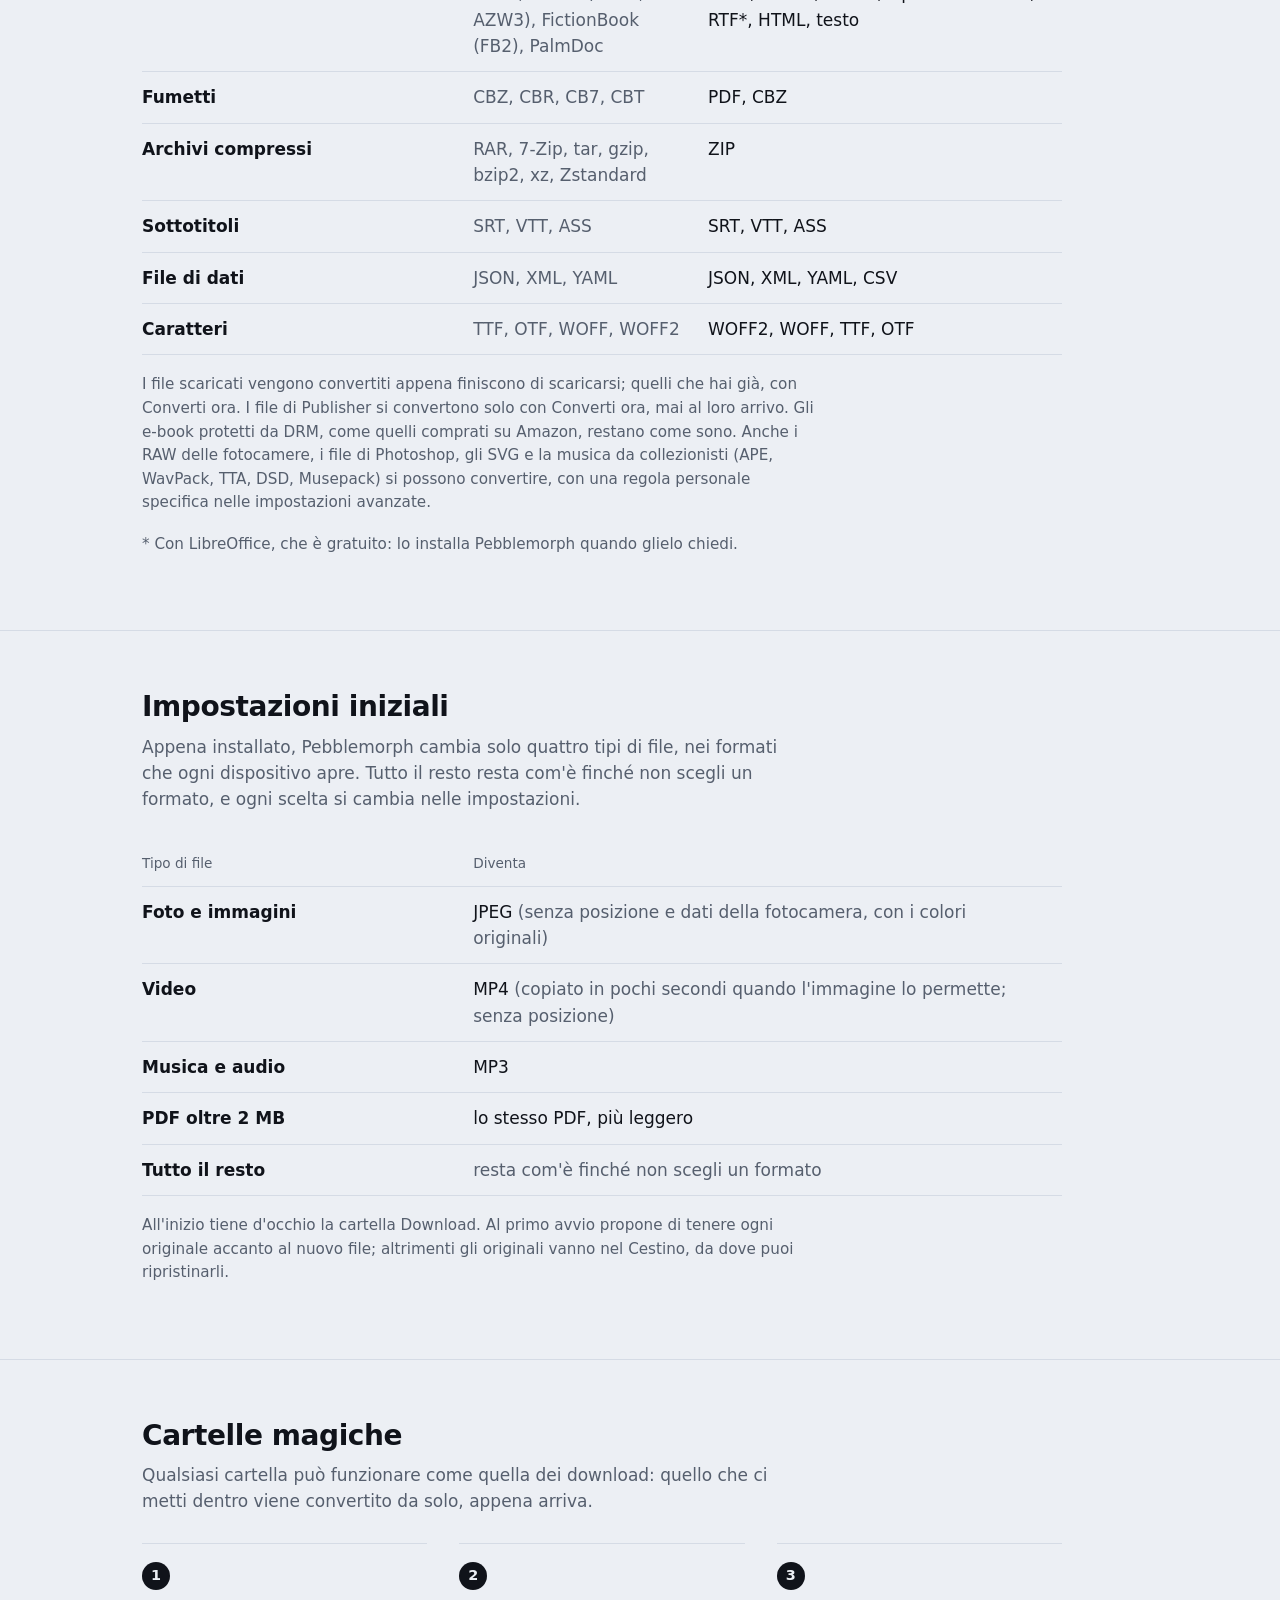
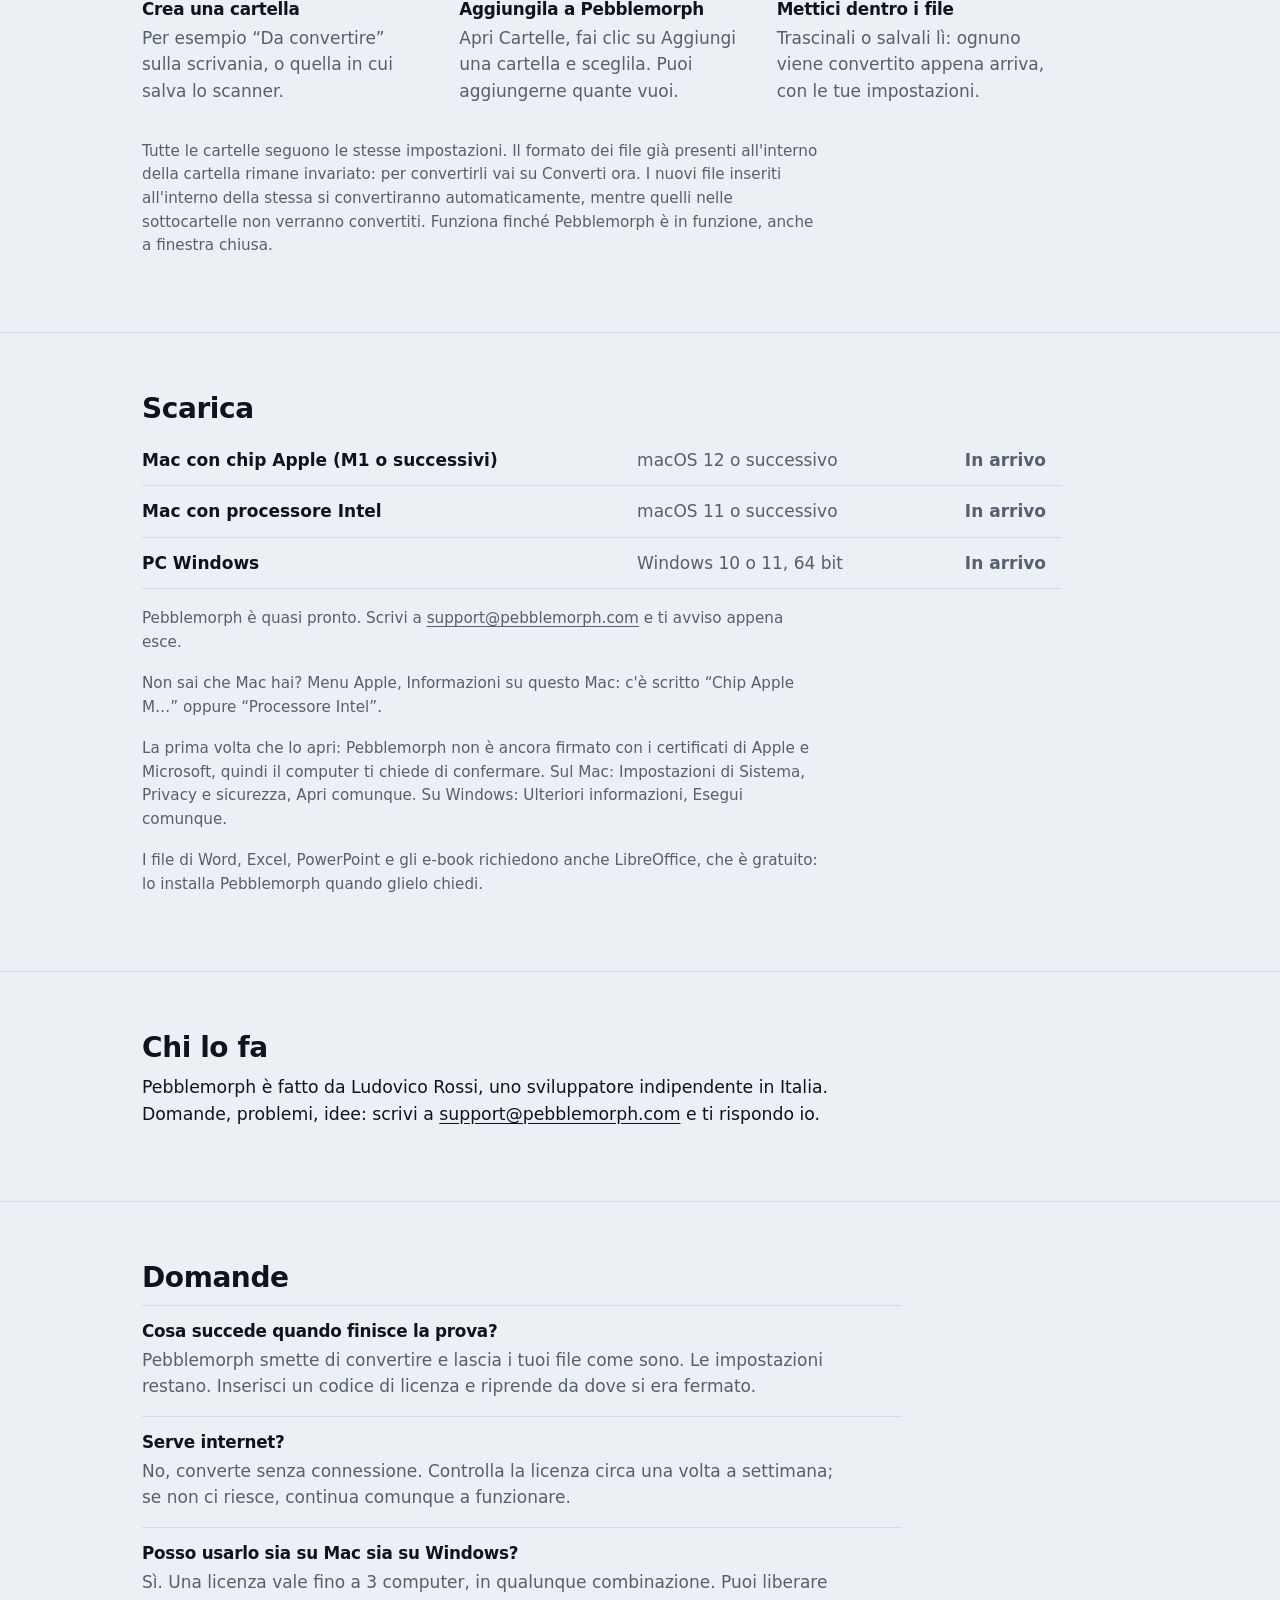
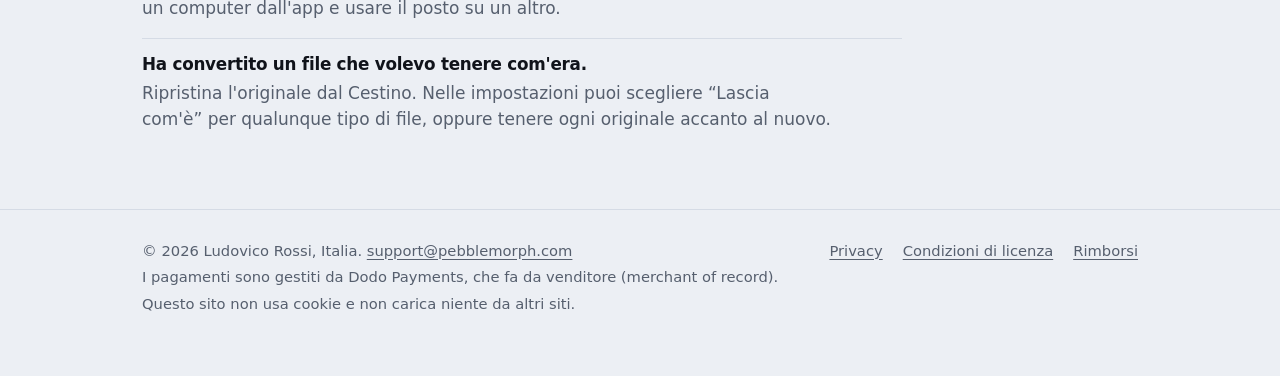
==== commit 70870c01: "Payments through Dodo Payments, not Lemon Squeezy Lemon Squeezy is closing (no new sign-ups since 16" ====
--- a/it/index.html
+++ b/it/index.html
@@ -188,7 +188,7 @@
   <div class="wrap">
     <div>
       <p>© 2026 Ludovico Rossi, Italia. <a href="mailto:support@pebblemorph.com">support@pebblemorph.com</a></p>
-      <p>I pagamenti sono gestiti da Lemon Squeezy, che fa da venditore (merchant of record).</p>
+      <p>I pagamenti sono gestiti da Dodo Payments, che fa da venditore (merchant of record).</p>
       <p>Questo sito non usa cookie e non carica niente da altri siti.</p>
     </div>
     <nav aria-label="Note legali">
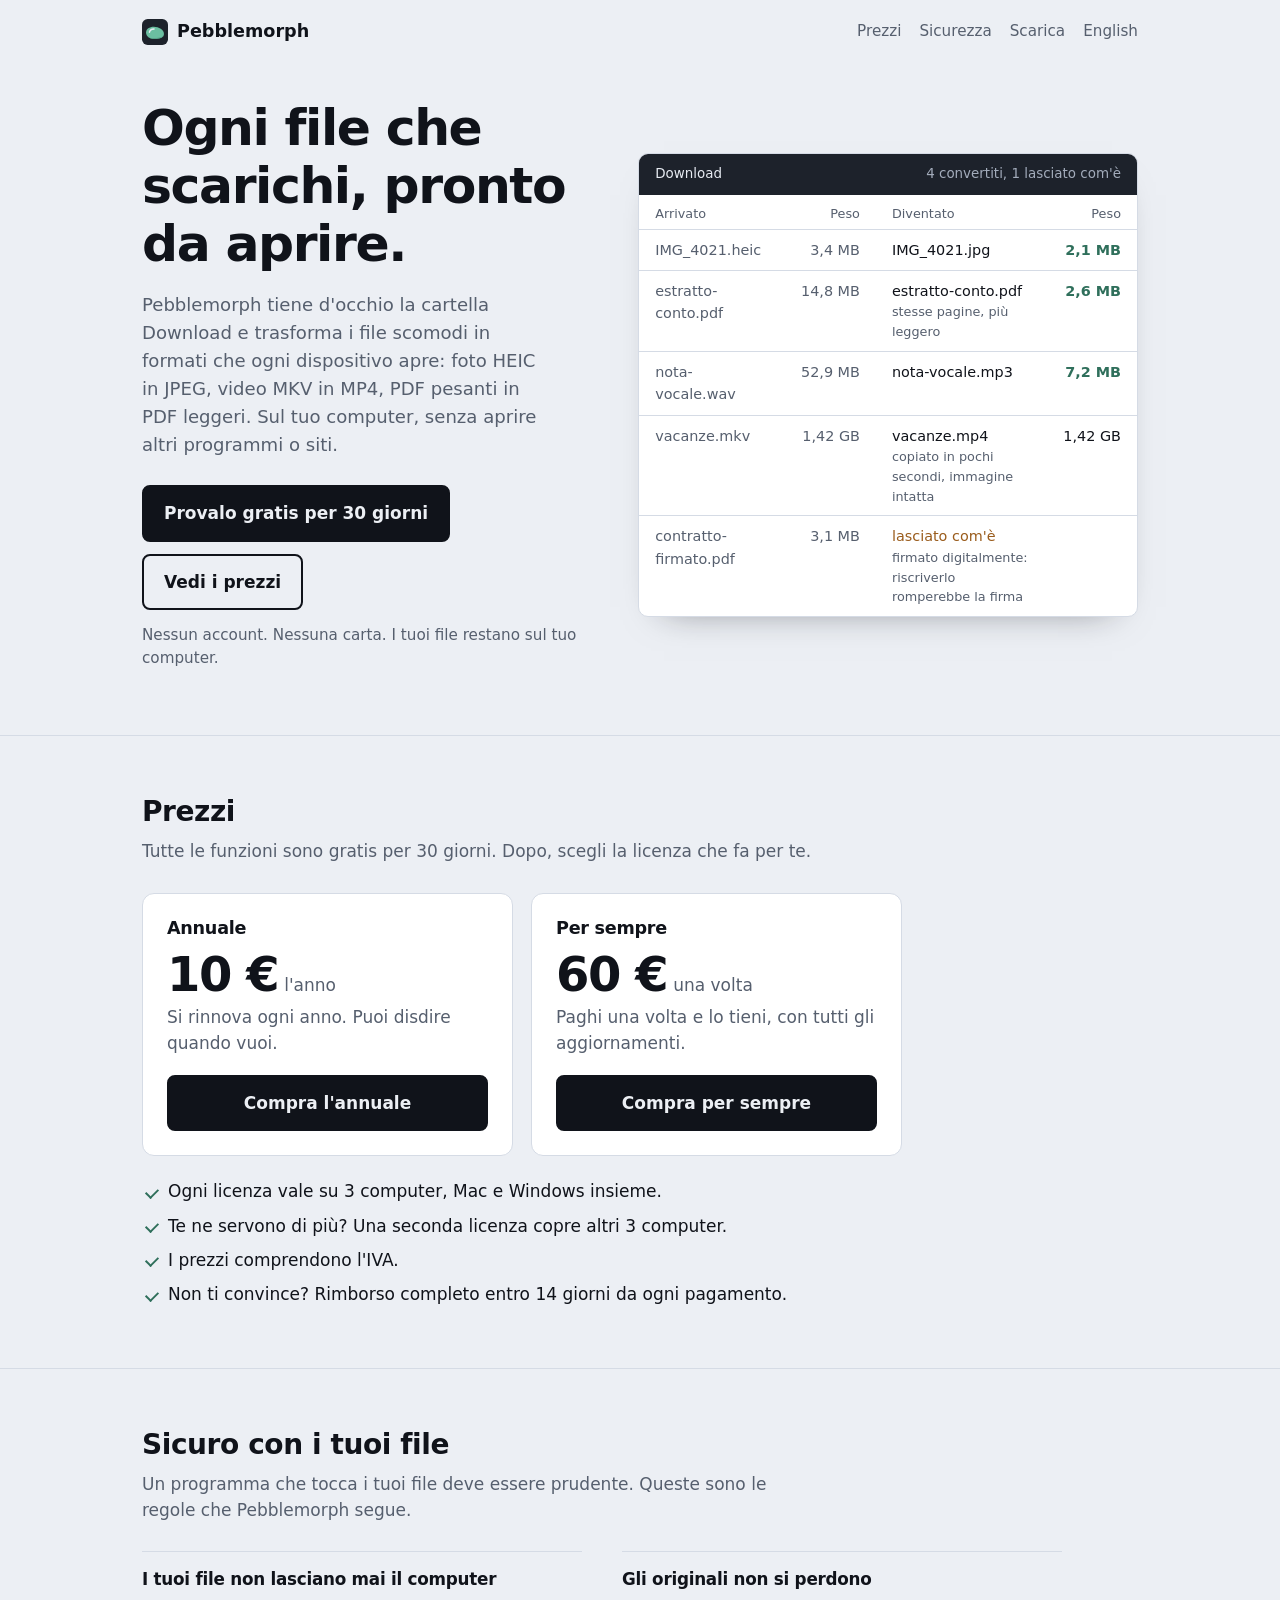
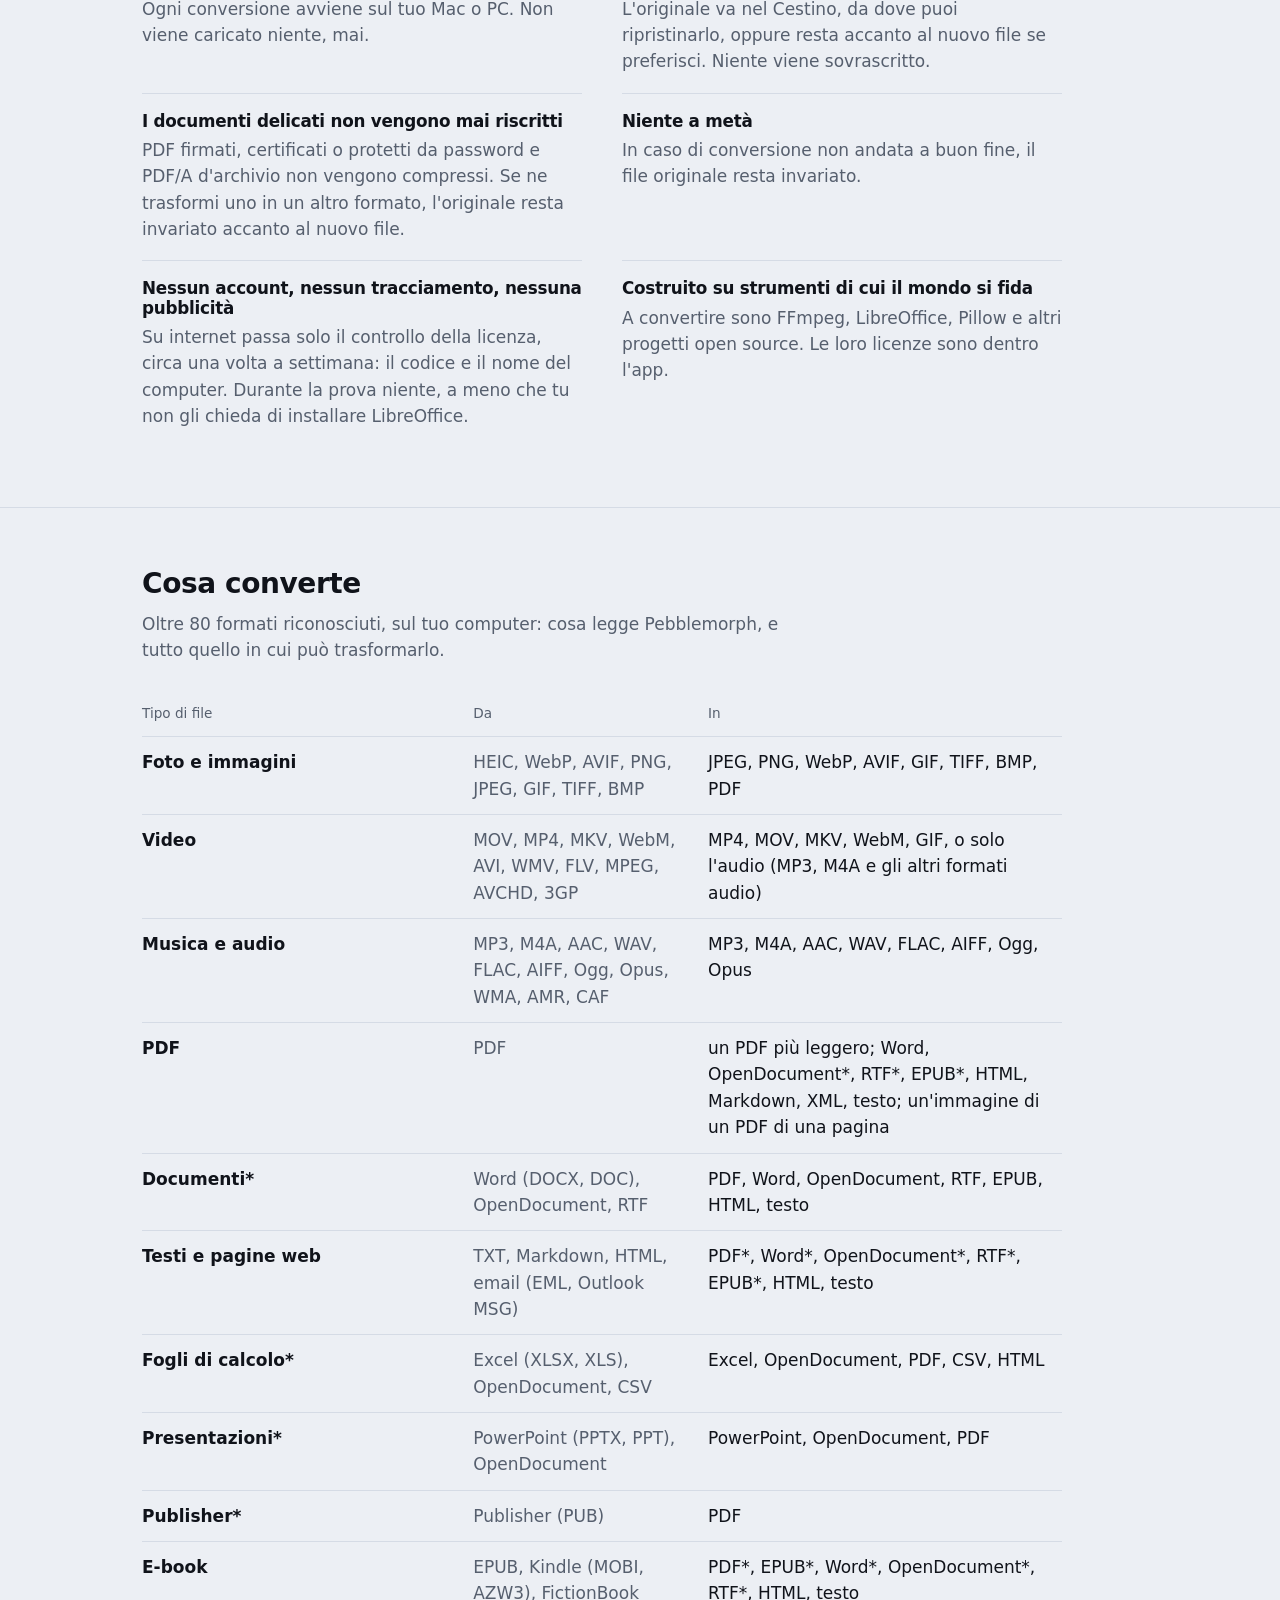
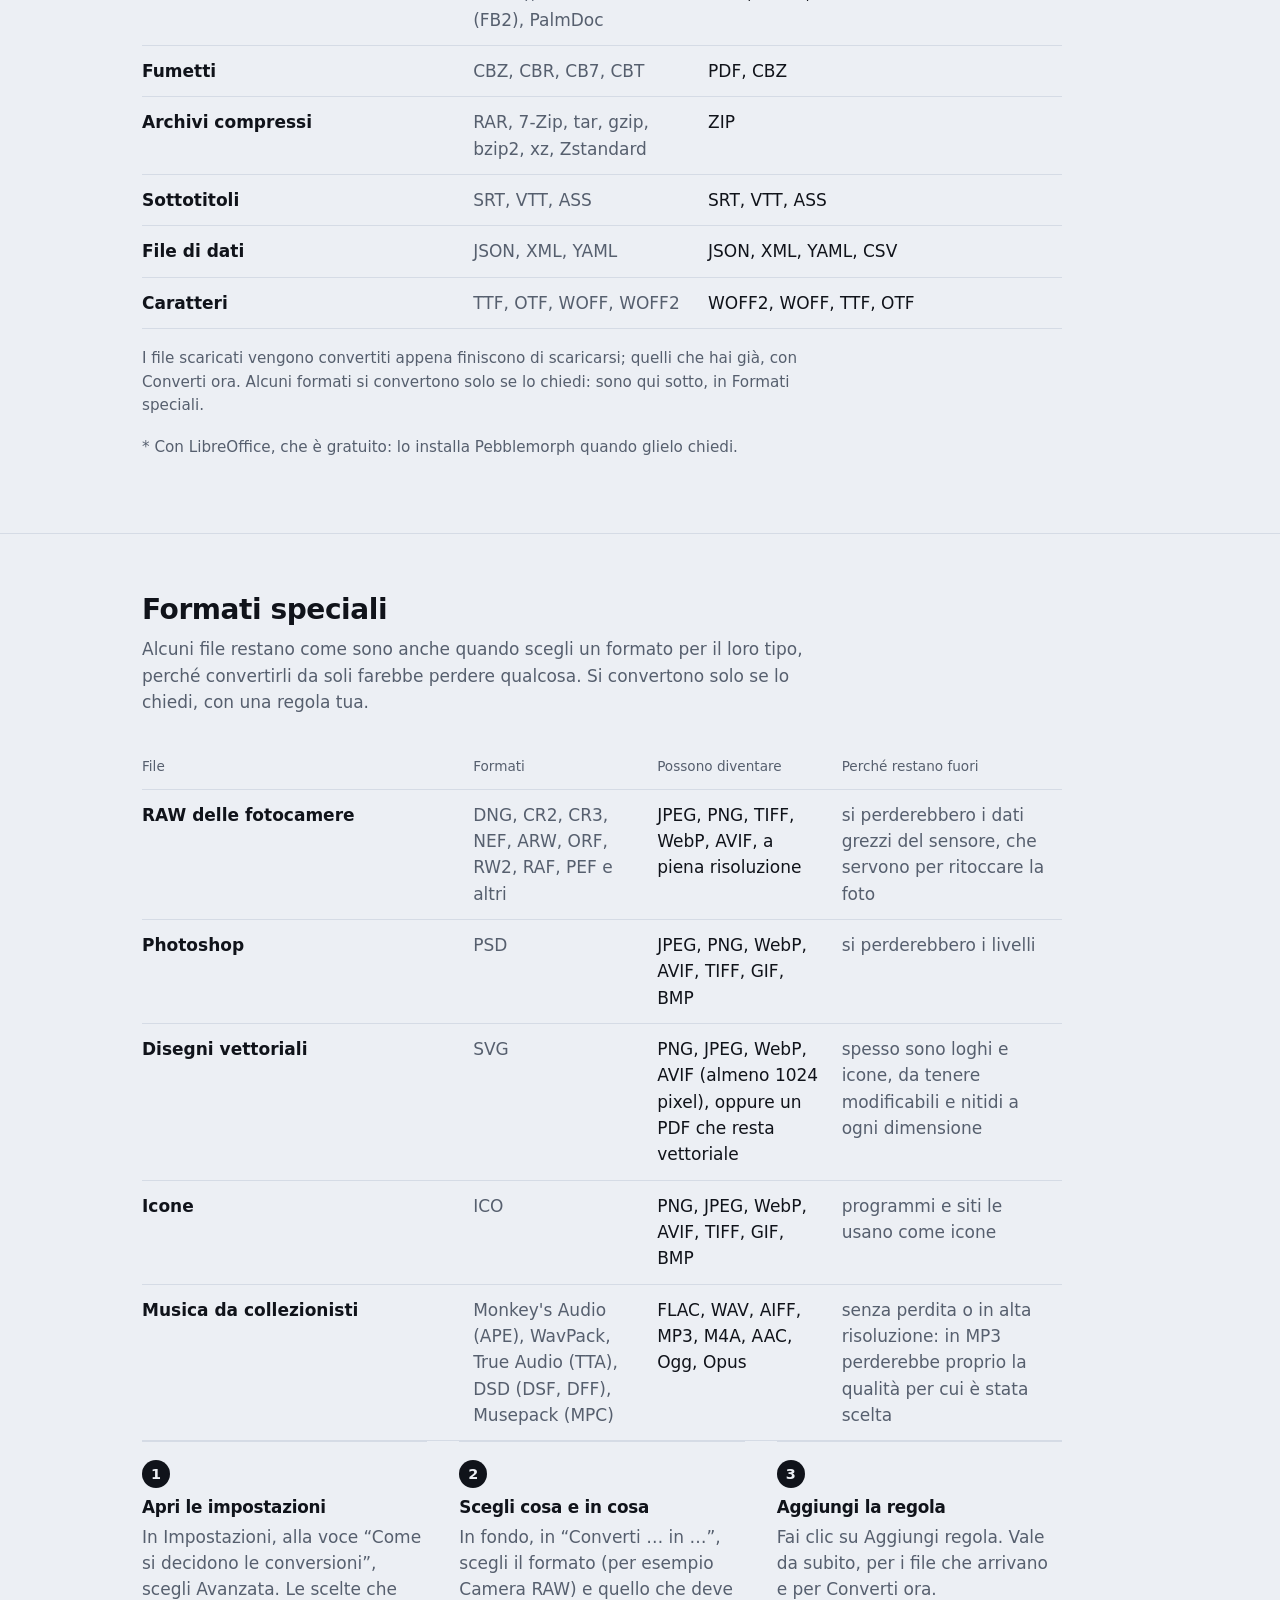
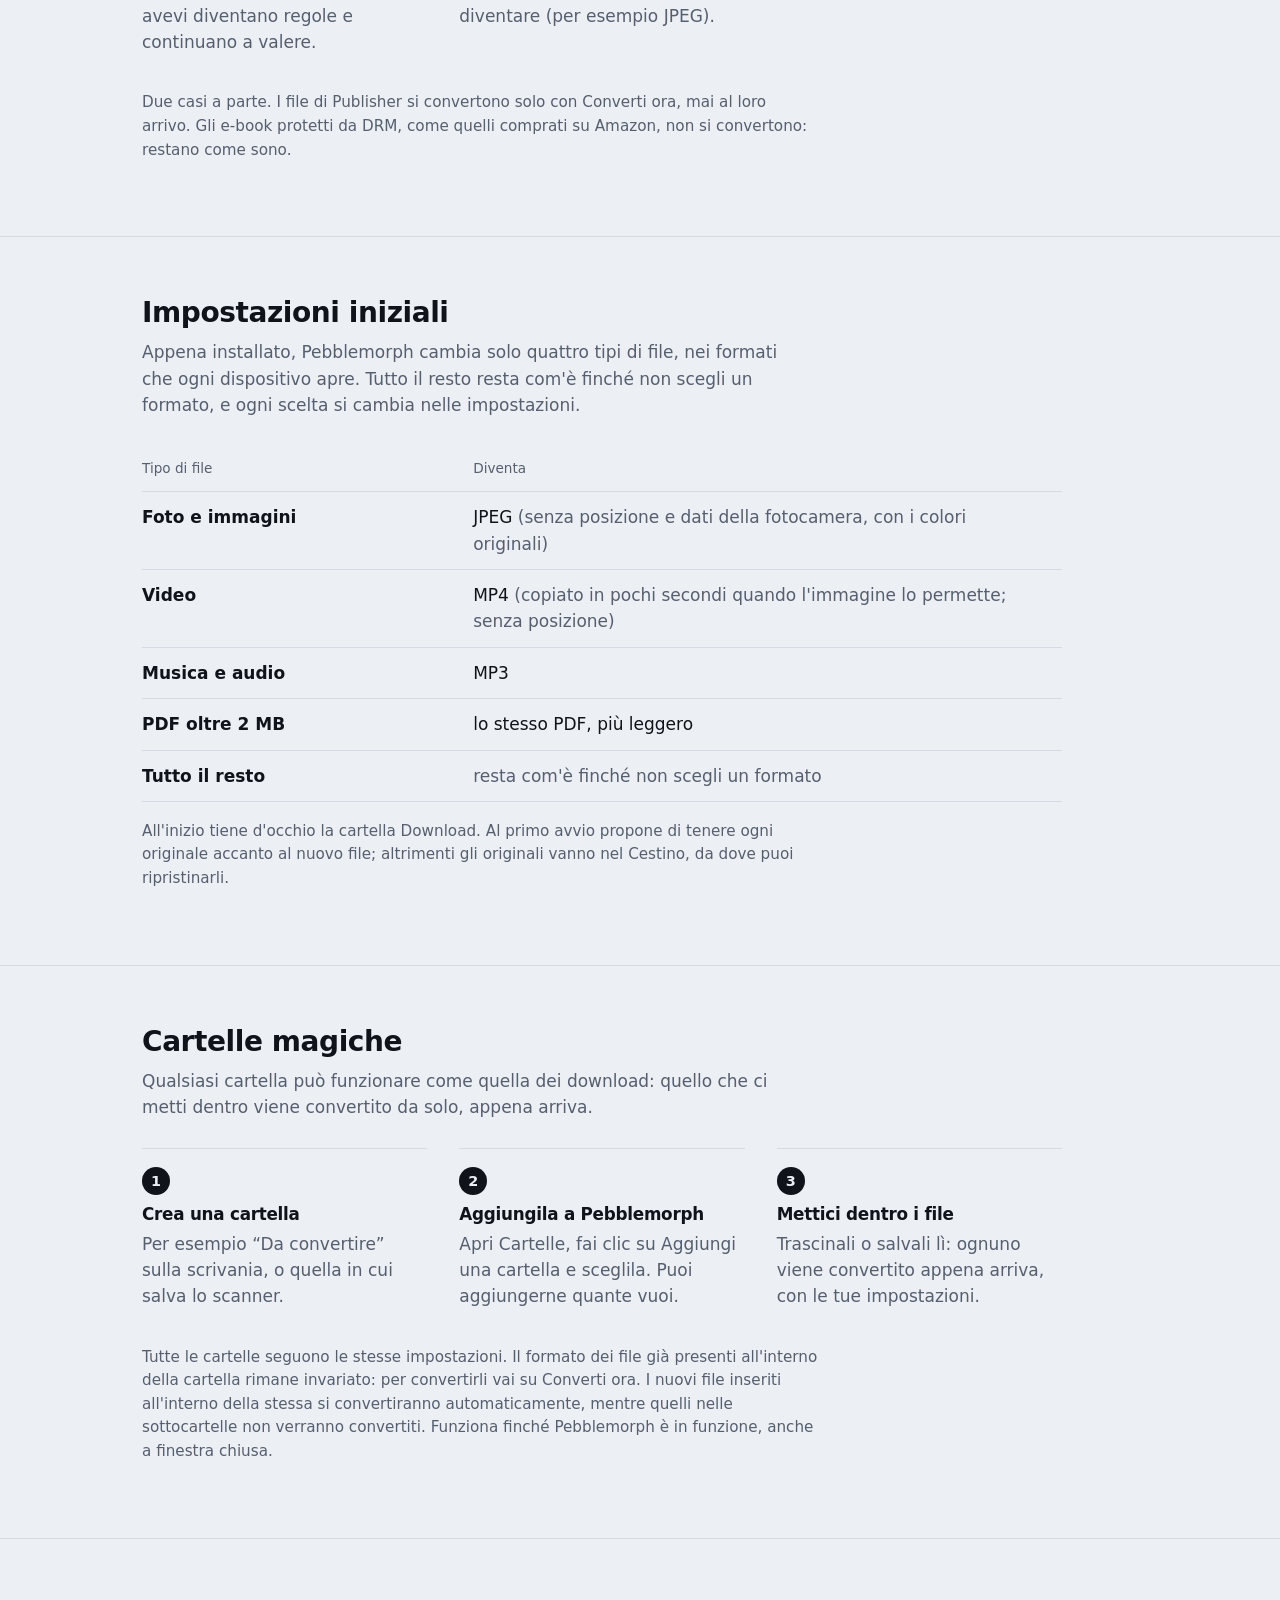
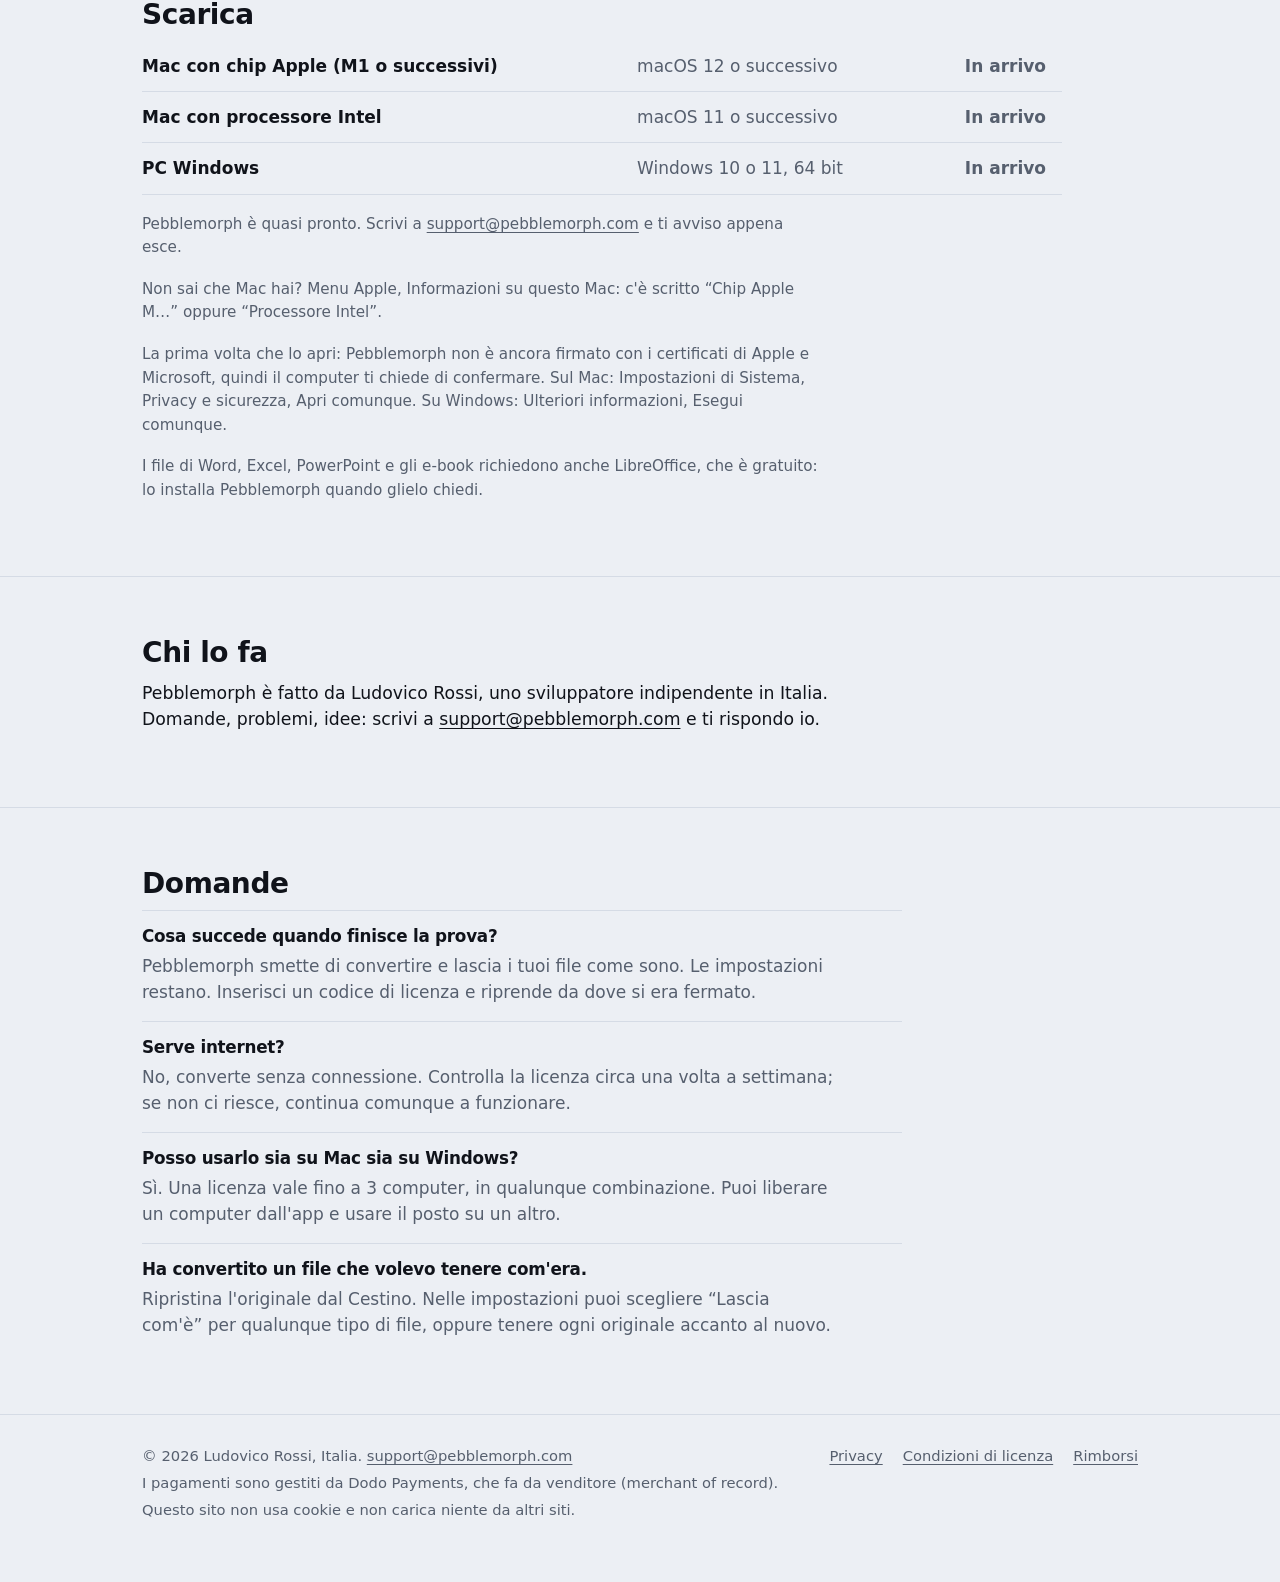
==== commit 2500a6a1: "No extra computers; special formats and how to convert them Dodo sets the activation limit per produ" ====
--- a/it/index.html
+++ b/it/index.html
@@ -66,7 +66,7 @@
     </div>
     <ul class="both">
       <li>Ogni licenza vale su 3 computer, Mac e Windows insieme.</li>
-      <li>Te ne servono di più? Ogni computer in più costa 5 €, pagati una volta sola, fino a 10 per licenza.</li>
+      <li>Te ne servono di più? Una seconda licenza copre altri 3 computer.</li>
       <li>I prezzi comprendono l'IVA.</li>
       <li>Non ti convince? Rimborso completo entro 14 giorni da ogni pagamento.</li>
     </ul>
@@ -112,8 +112,31 @@
         <tr><td>Caratteri</td><td class="soft" data-label="Da">TTF, OTF, WOFF, WOFF2</td><td data-label="In">WOFF2, WOFF, TTF, OTF</td></tr>
       </tbody>
     </table>
-    <p class="note">I file scaricati vengono convertiti appena finiscono di scaricarsi; quelli che hai già, con Converti ora. I file di Publisher si convertono solo con Converti ora, mai al loro arrivo. Gli e-book protetti da DRM, come quelli comprati su Amazon, restano come sono. Anche i RAW delle fotocamere, i file di Photoshop, gli SVG e la musica da collezionisti (APE, WavPack, TTA, DSD, Musepack) si possono convertire, con una regola personale specifica nelle impostazioni avanzate.</p>
+    <p class="note">I file scaricati vengono convertiti appena finiscono di scaricarsi; quelli che hai già, con Converti ora. Alcuni formati si convertono solo se lo chiedi: sono qui sotto, in Formati speciali.</p>
     <p class="note">* Con LibreOffice, che è gratuito: lo installa Pebblemorph quando glielo chiedi.</p>
+  </div>
+</section>
+
+<section class="block" id="special">
+  <div class="wrap">
+    <h2>Formati speciali</h2>
+    <p class="intro">Alcuni file restano come sono anche quando scegli un formato per il loro tipo, perché convertirli da soli farebbe perdere qualcosa. Si convertono solo se lo chiedi, con una regola tua.</p>
+    <table class="table">
+      <thead><tr><th>File</th><th>Formati</th><th>Possono diventare</th><th>Perché restano fuori</th></tr></thead>
+      <tbody>
+        <tr><td>RAW delle fotocamere</td><td class="soft" data-label="Formati">DNG, CR2, CR3, NEF, ARW, ORF, RW2, RAF, PEF e altri</td><td data-label="Possono diventare">JPEG, PNG, TIFF, WebP, AVIF, a piena risoluzione</td><td class="soft" data-label="Perché">si perderebbero i dati grezzi del sensore, che servono per ritoccare la foto</td></tr>
+        <tr><td>Photoshop</td><td class="soft" data-label="Formati">PSD</td><td data-label="Possono diventare">JPEG, PNG, WebP, AVIF, TIFF, GIF, BMP</td><td class="soft" data-label="Perché">si perderebbero i livelli</td></tr>
+        <tr><td>Disegni vettoriali</td><td class="soft" data-label="Formati">SVG</td><td data-label="Possono diventare">PNG, JPEG, WebP, AVIF (almeno 1024 pixel), oppure un PDF che resta vettoriale</td><td class="soft" data-label="Perché">spesso sono loghi e icone, da tenere modificabili e nitidi a ogni dimensione</td></tr>
+        <tr><td>Icone</td><td class="soft" data-label="Formati">ICO</td><td data-label="Possono diventare">PNG, JPEG, WebP, AVIF, TIFF, GIF, BMP</td><td class="soft" data-label="Perché">programmi e siti le usano come icone</td></tr>
+        <tr><td>Musica da collezionisti</td><td class="soft" data-label="Formati">Monkey's Audio (APE), WavPack, True Audio (TTA), DSD (DSF, DFF), Musepack (MPC)</td><td data-label="Possono diventare">FLAC, WAV, AIFF, MP3, M4A, AAC, Ogg, Opus</td><td class="soft" data-label="Perché">senza perdita o in alta risoluzione: in MP3 perderebbe proprio la qualità per cui è stata scelta</td></tr>
+      </tbody>
+    </table>
+    <ol class="steps">
+      <li><h3>Apri le impostazioni</h3><p>In Impostazioni, alla voce “Come si decidono le conversioni”, scegli Avanzata. Le scelte che avevi diventano regole e continuano a valere.</p></li>
+      <li><h3>Scegli cosa e in cosa</h3><p>In fondo, in “Converti … in …”, scegli il formato (per esempio Camera RAW) e quello che deve diventare (per esempio JPEG).</p></li>
+      <li><h3>Aggiungi la regola</h3><p>Fai clic su Aggiungi regola. Vale da subito, per i file che arrivano e per Converti ora.</p></li>
+    </ol>
+    <p class="note">Due casi a parte. I file di Publisher si convertono solo con Converti ora, mai al loro arrivo. Gli e-book protetti da DRM, come quelli comprati su Amazon, non si convertono: restano come sono.</p>
   </div>
 </section>
 
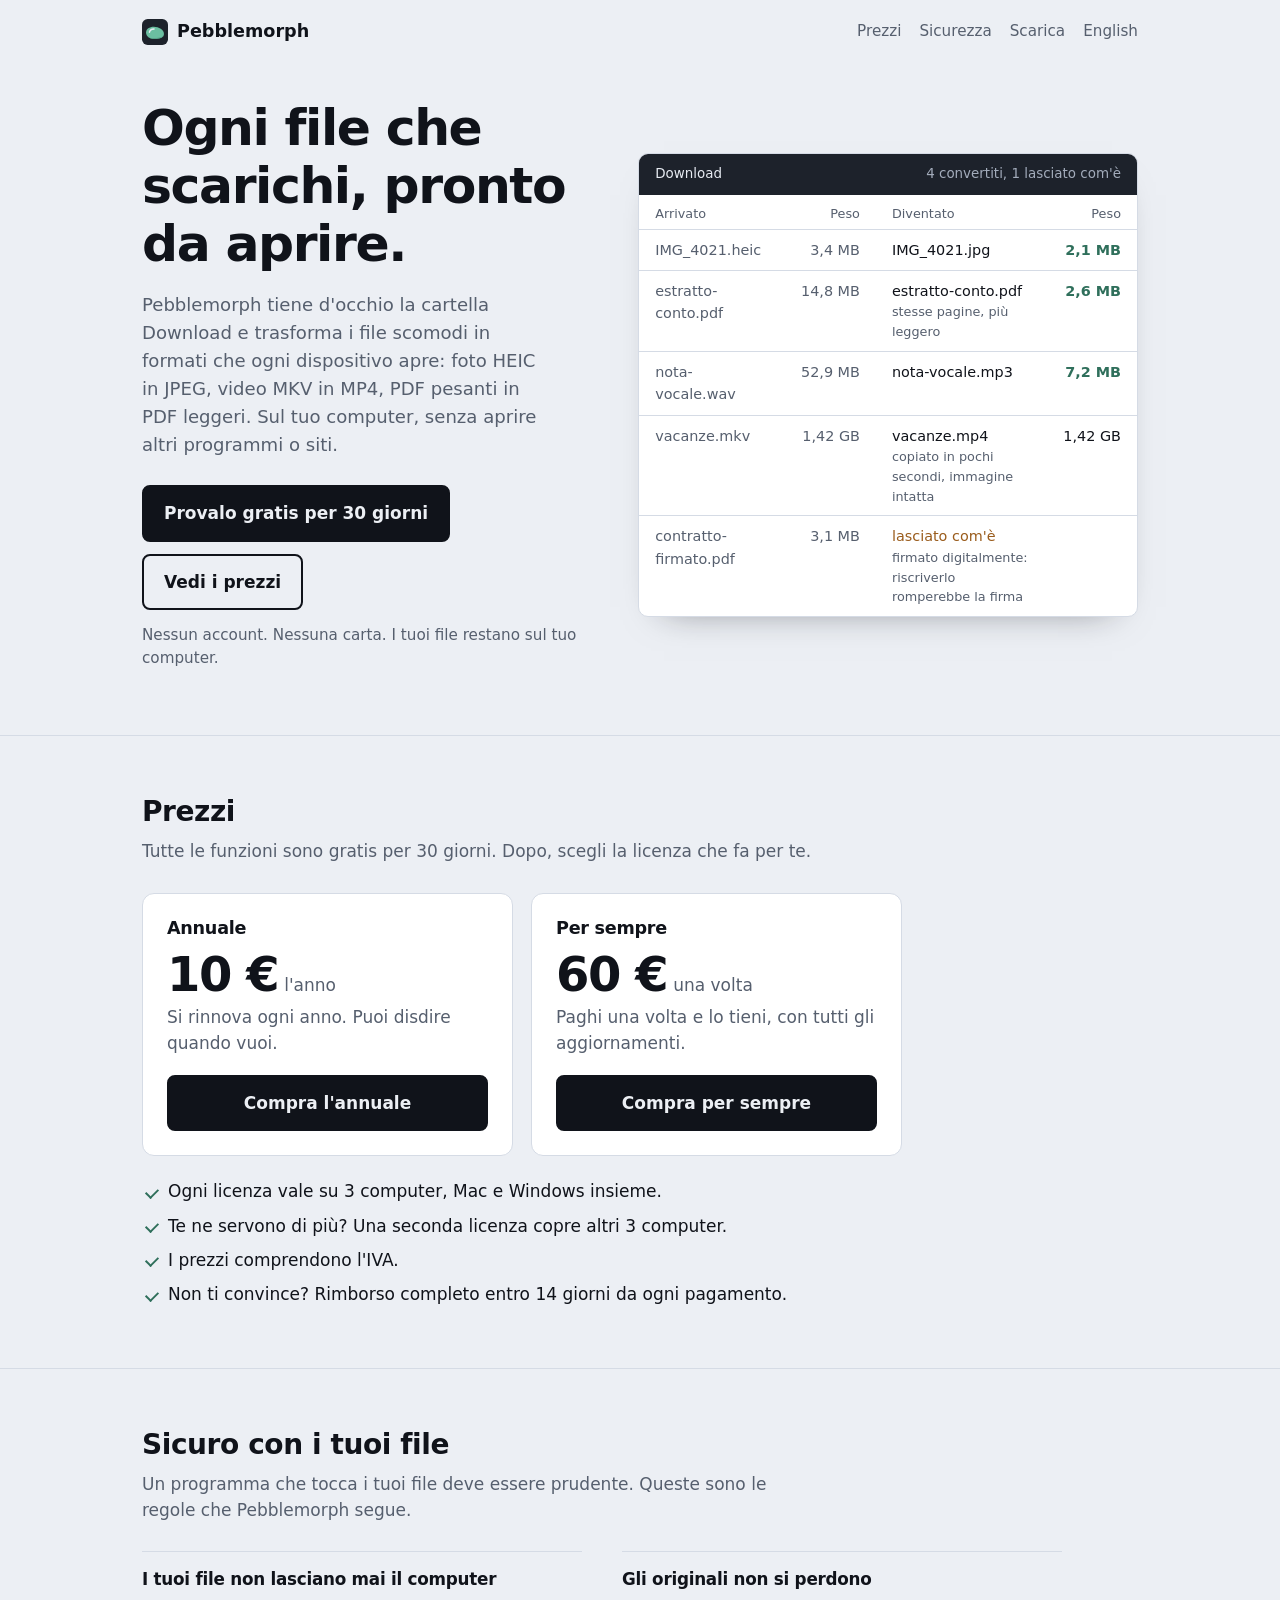
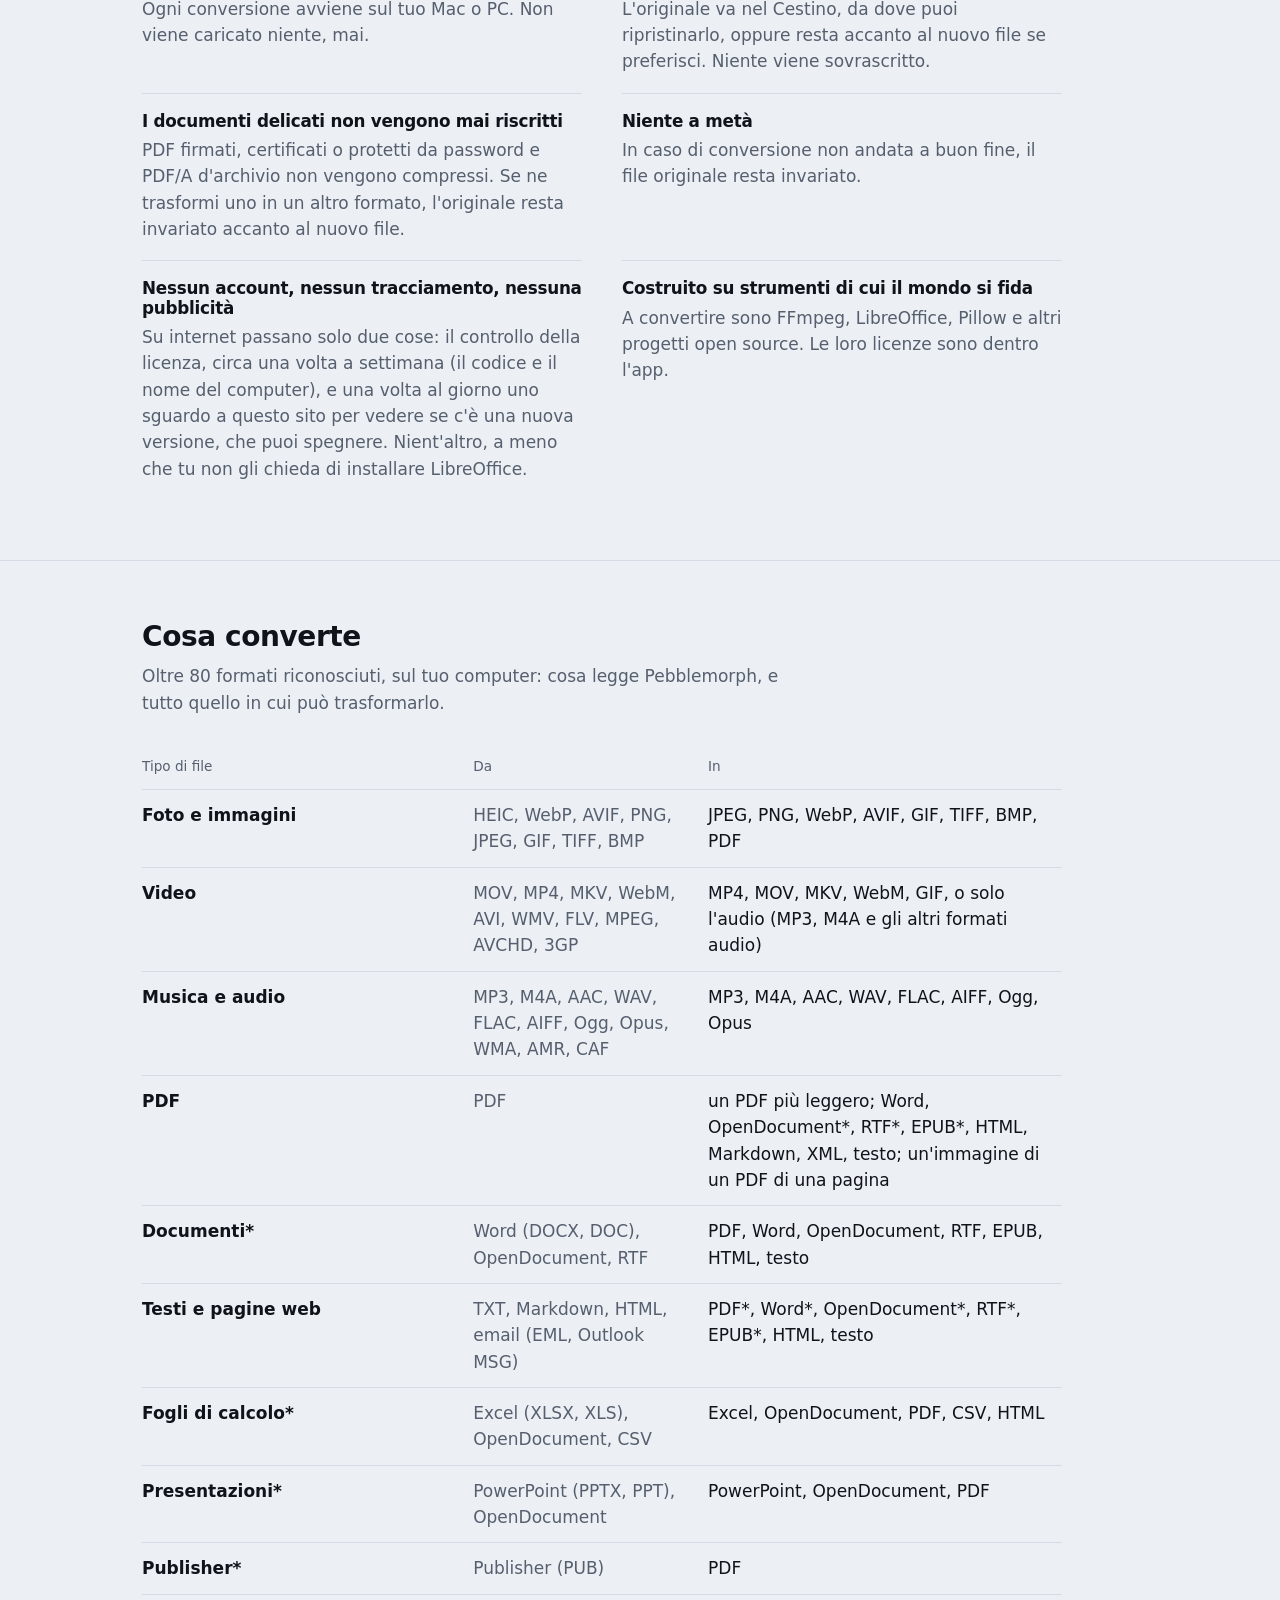
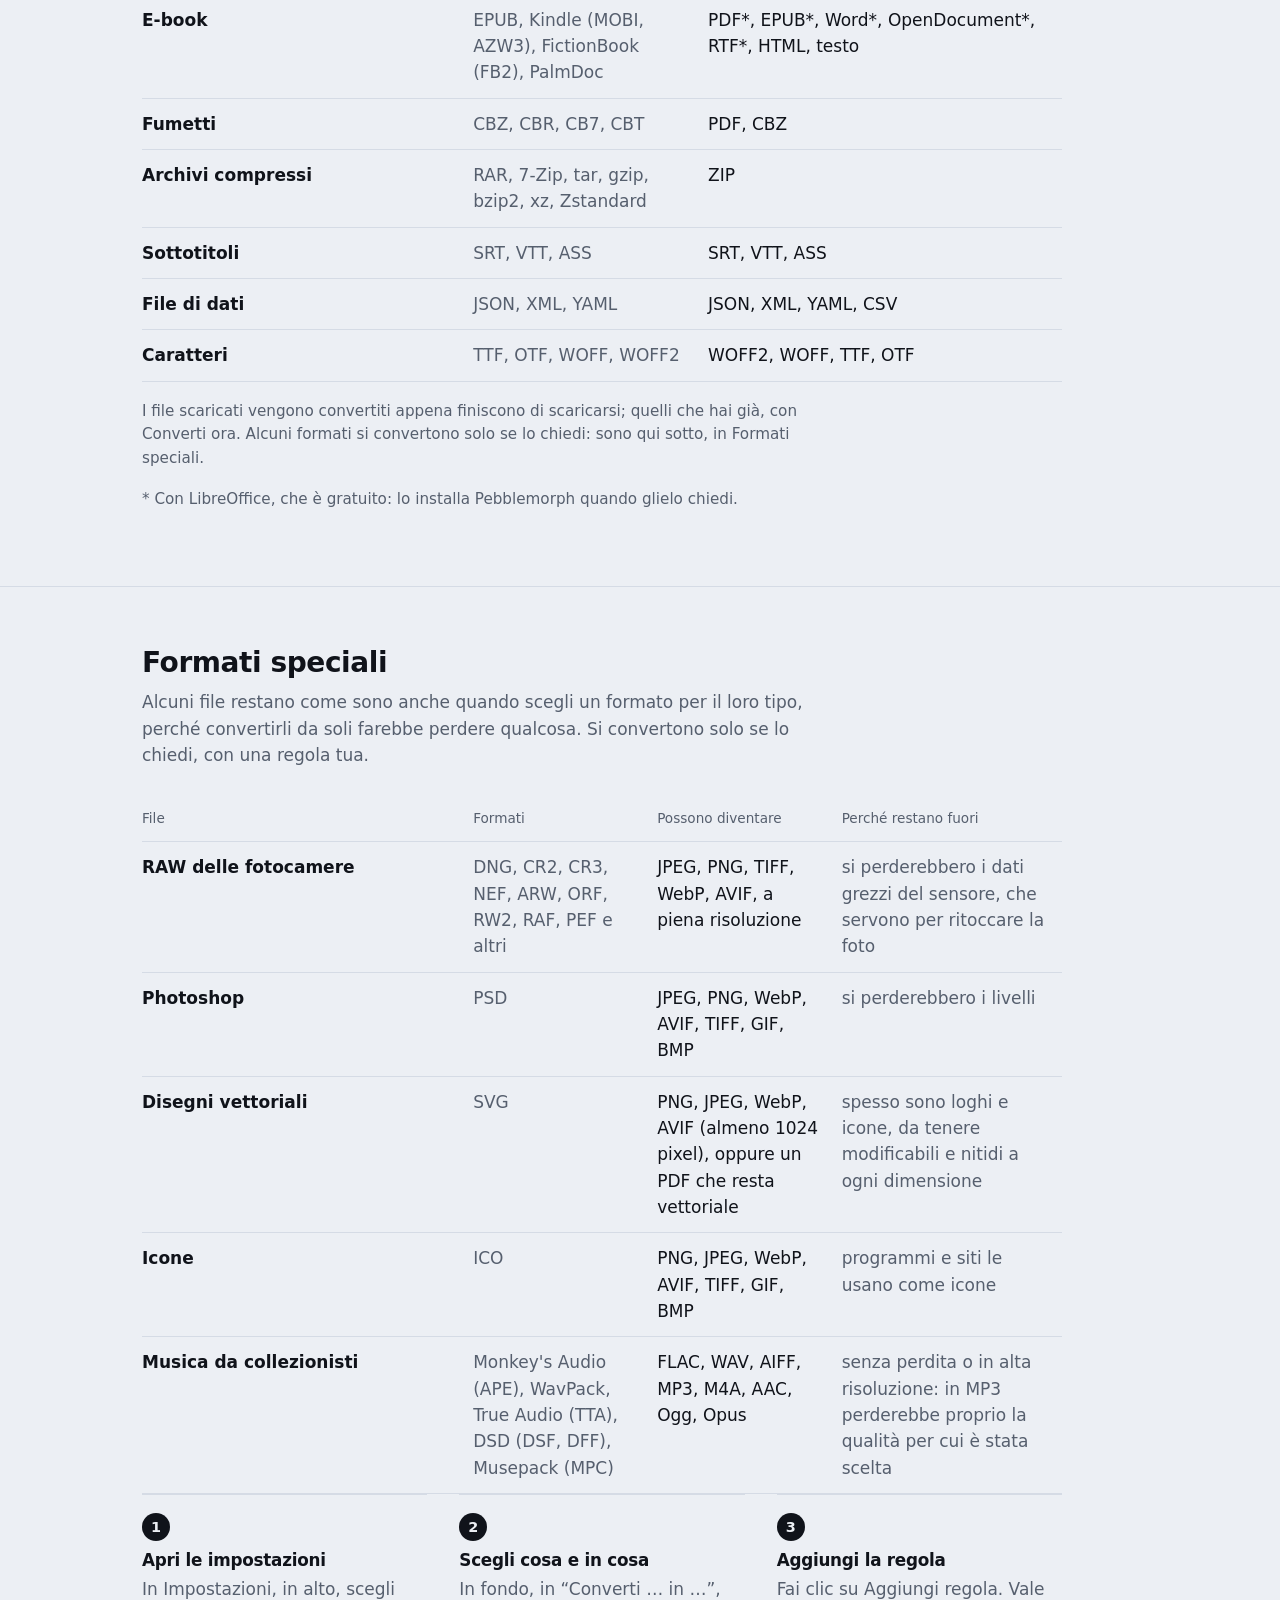
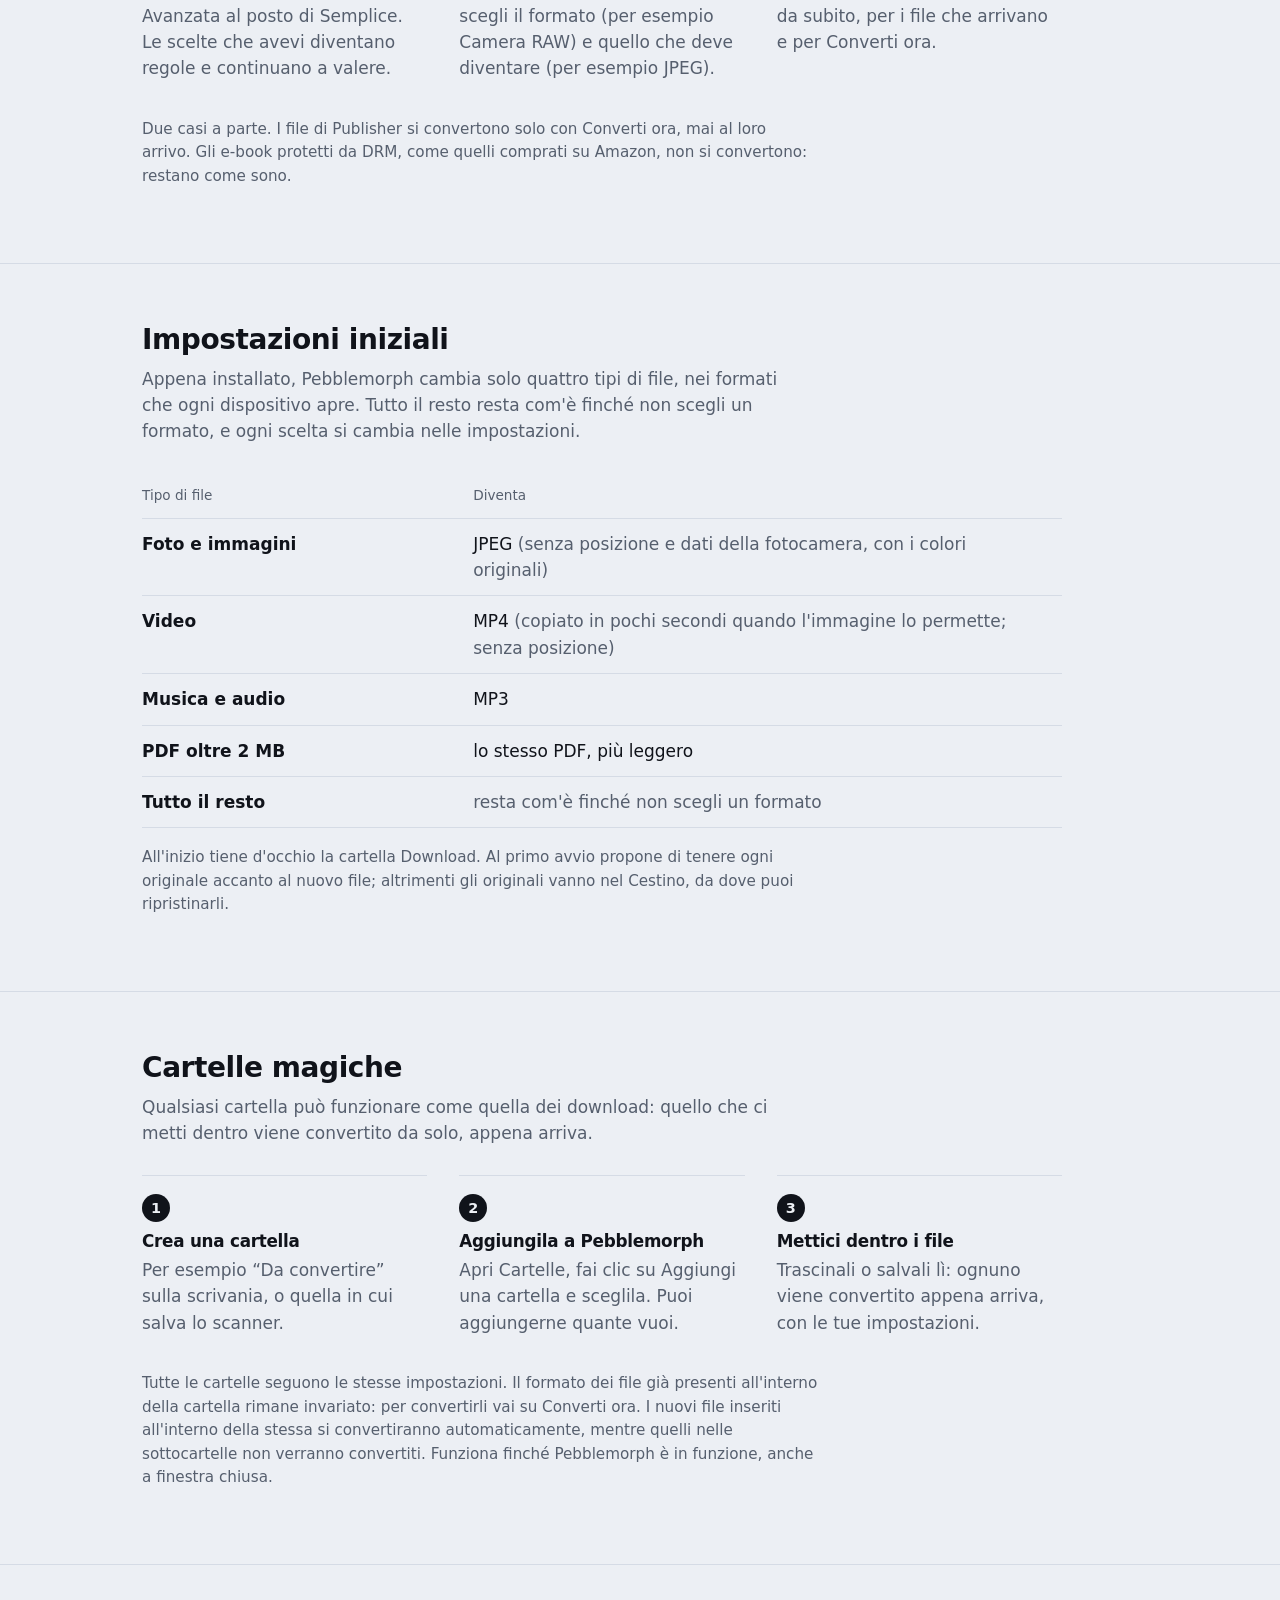
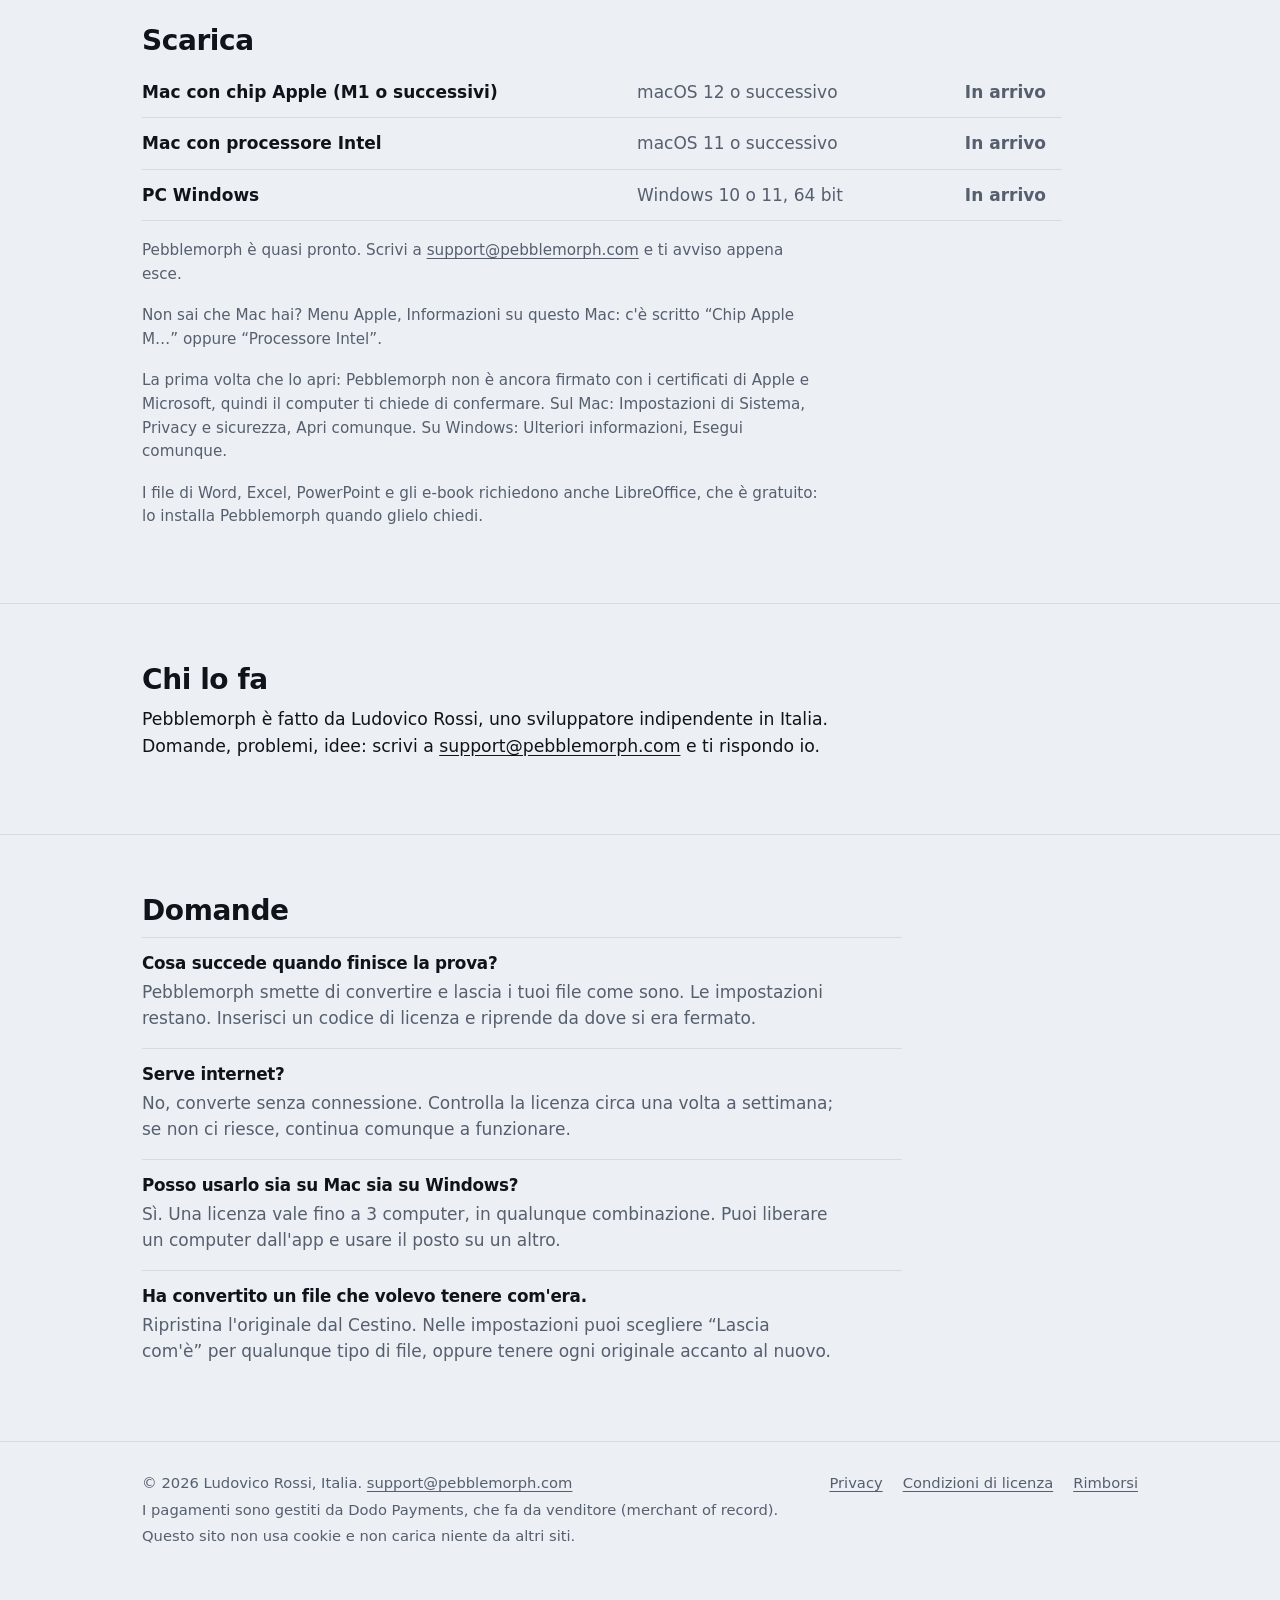
==== commit c6ace3f5: "version.txt: the number the app reads to tell of a new version Once a day Pebblemorph reads pebblemo" ====
--- a/it/index.html
+++ b/it/index.html
@@ -82,7 +82,7 @@
       <div><h3>Gli originali non si perdono</h3><p>L'originale va nel Cestino, da dove puoi ripristinarlo, oppure resta accanto al nuovo file se preferisci. Niente viene sovrascritto.</p></div>
       <div><h3>I documenti delicati non vengono mai riscritti</h3><p>PDF firmati, certificati o protetti da password e PDF/A d'archivio non vengono compressi. Se ne trasformi uno in un altro formato, l'originale resta invariato accanto al nuovo file.</p></div>
       <div><h3>Niente a metà</h3><p>In caso di conversione non andata a buon fine, il file originale resta invariato.</p></div>
-      <div><h3>Nessun account, nessun tracciamento, nessuna pubblicità</h3><p>Su internet passa solo il controllo della licenza, circa una volta a settimana: il codice e il nome del computer. Durante la prova niente, a meno che tu non gli chieda di installare LibreOffice.</p></div>
+      <div><h3>Nessun account, nessun tracciamento, nessuna pubblicità</h3><p>Su internet passano solo due cose: il controllo della licenza, circa una volta a settimana (il codice e il nome del computer), e una volta al giorno uno sguardo a questo sito per vedere se c'è una nuova versione, che puoi spegnere. Nient'altro, a meno che tu non gli chieda di installare LibreOffice.</p></div>
       <div><h3>Costruito su strumenti di cui il mondo si fida</h3><p>A convertire sono FFmpeg, LibreOffice, Pillow e altri progetti open source. Le loro licenze sono dentro l'app.</p></div>
     </div>
   </div>
@@ -132,7 +132,7 @@
       </tbody>
     </table>
     <ol class="steps">
-      <li><h3>Apri le impostazioni</h3><p>In Impostazioni, alla voce “Come si decidono le conversioni”, scegli Avanzata. Le scelte che avevi diventano regole e continuano a valere.</p></li>
+      <li><h3>Apri le impostazioni</h3><p>In Impostazioni, in alto, scegli Avanzata al posto di Semplice. Le scelte che avevi diventano regole e continuano a valere.</p></li>
       <li><h3>Scegli cosa e in cosa</h3><p>In fondo, in “Converti … in …”, scegli il formato (per esempio Camera RAW) e quello che deve diventare (per esempio JPEG).</p></li>
       <li><h3>Aggiungi la regola</h3><p>Fai clic su Aggiungi regola. Vale da subito, per i file che arrivano e per Converti ora.</p></li>
     </ol>
